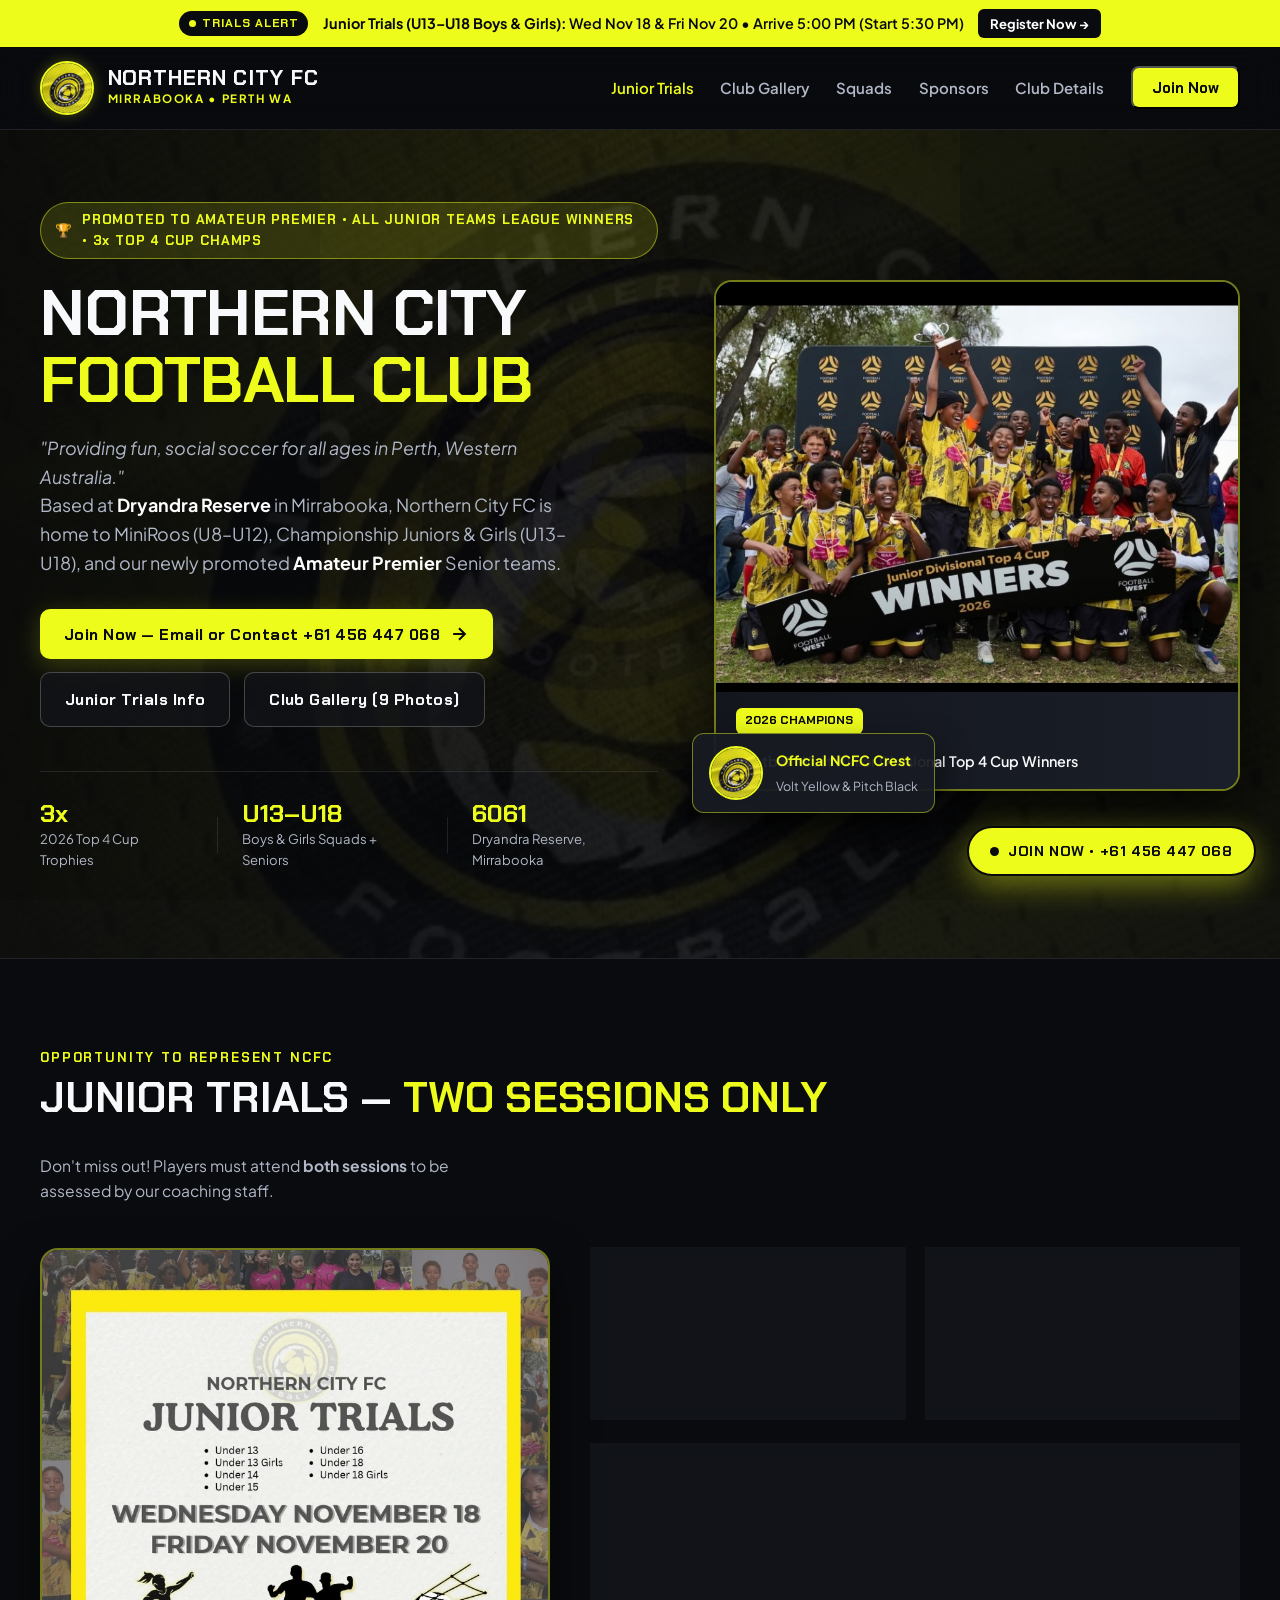
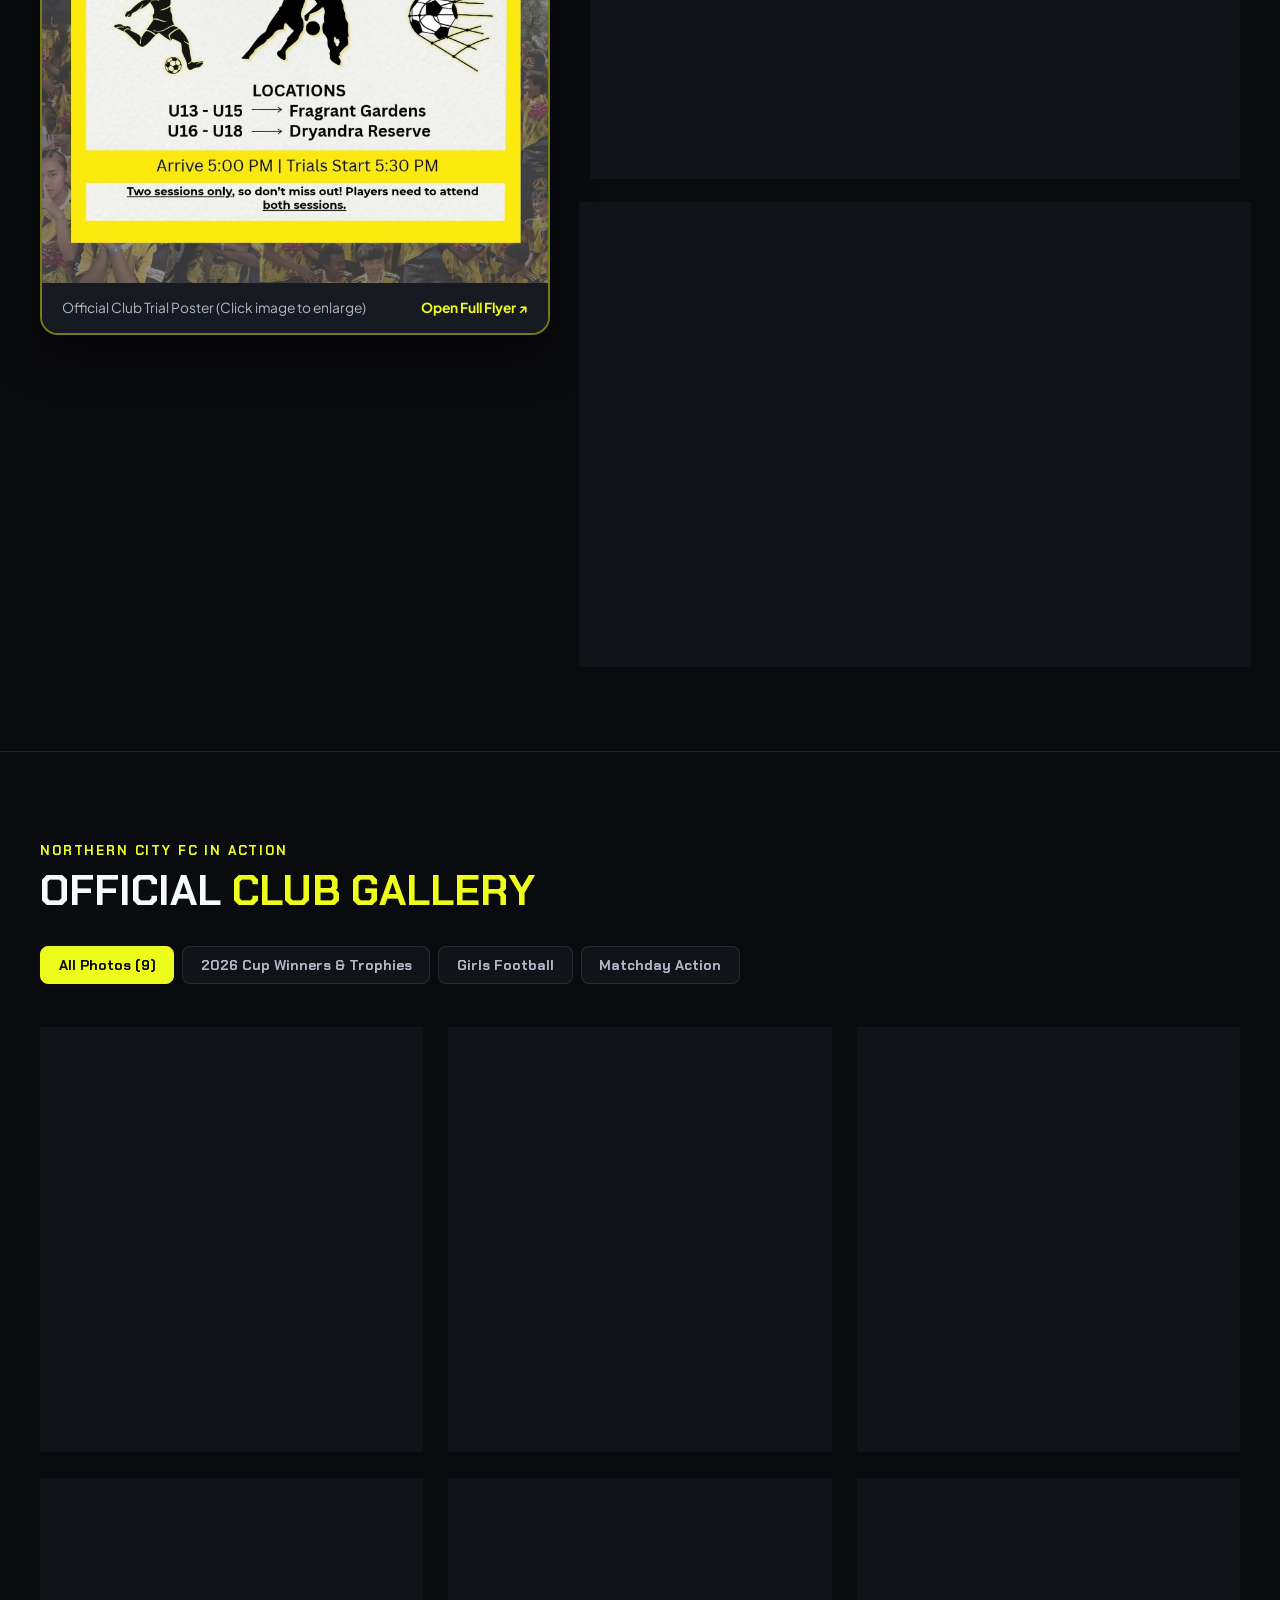
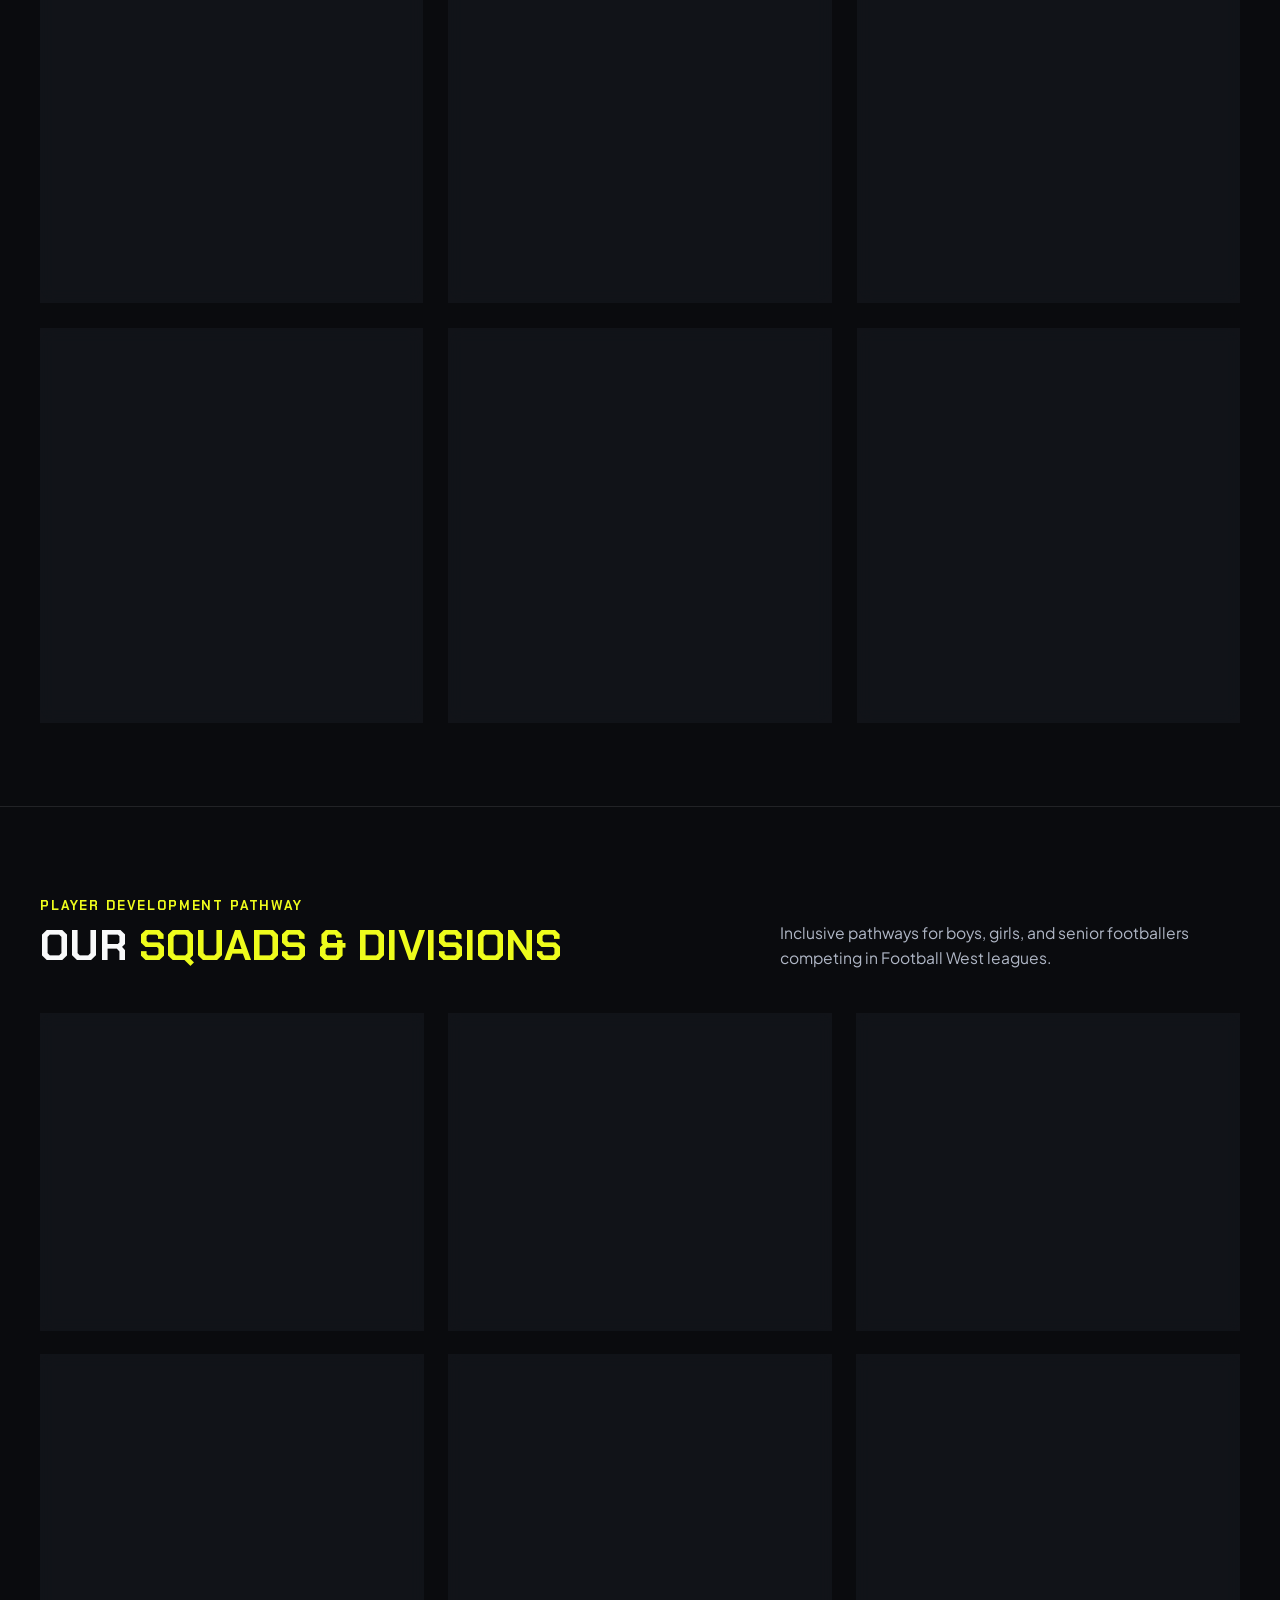
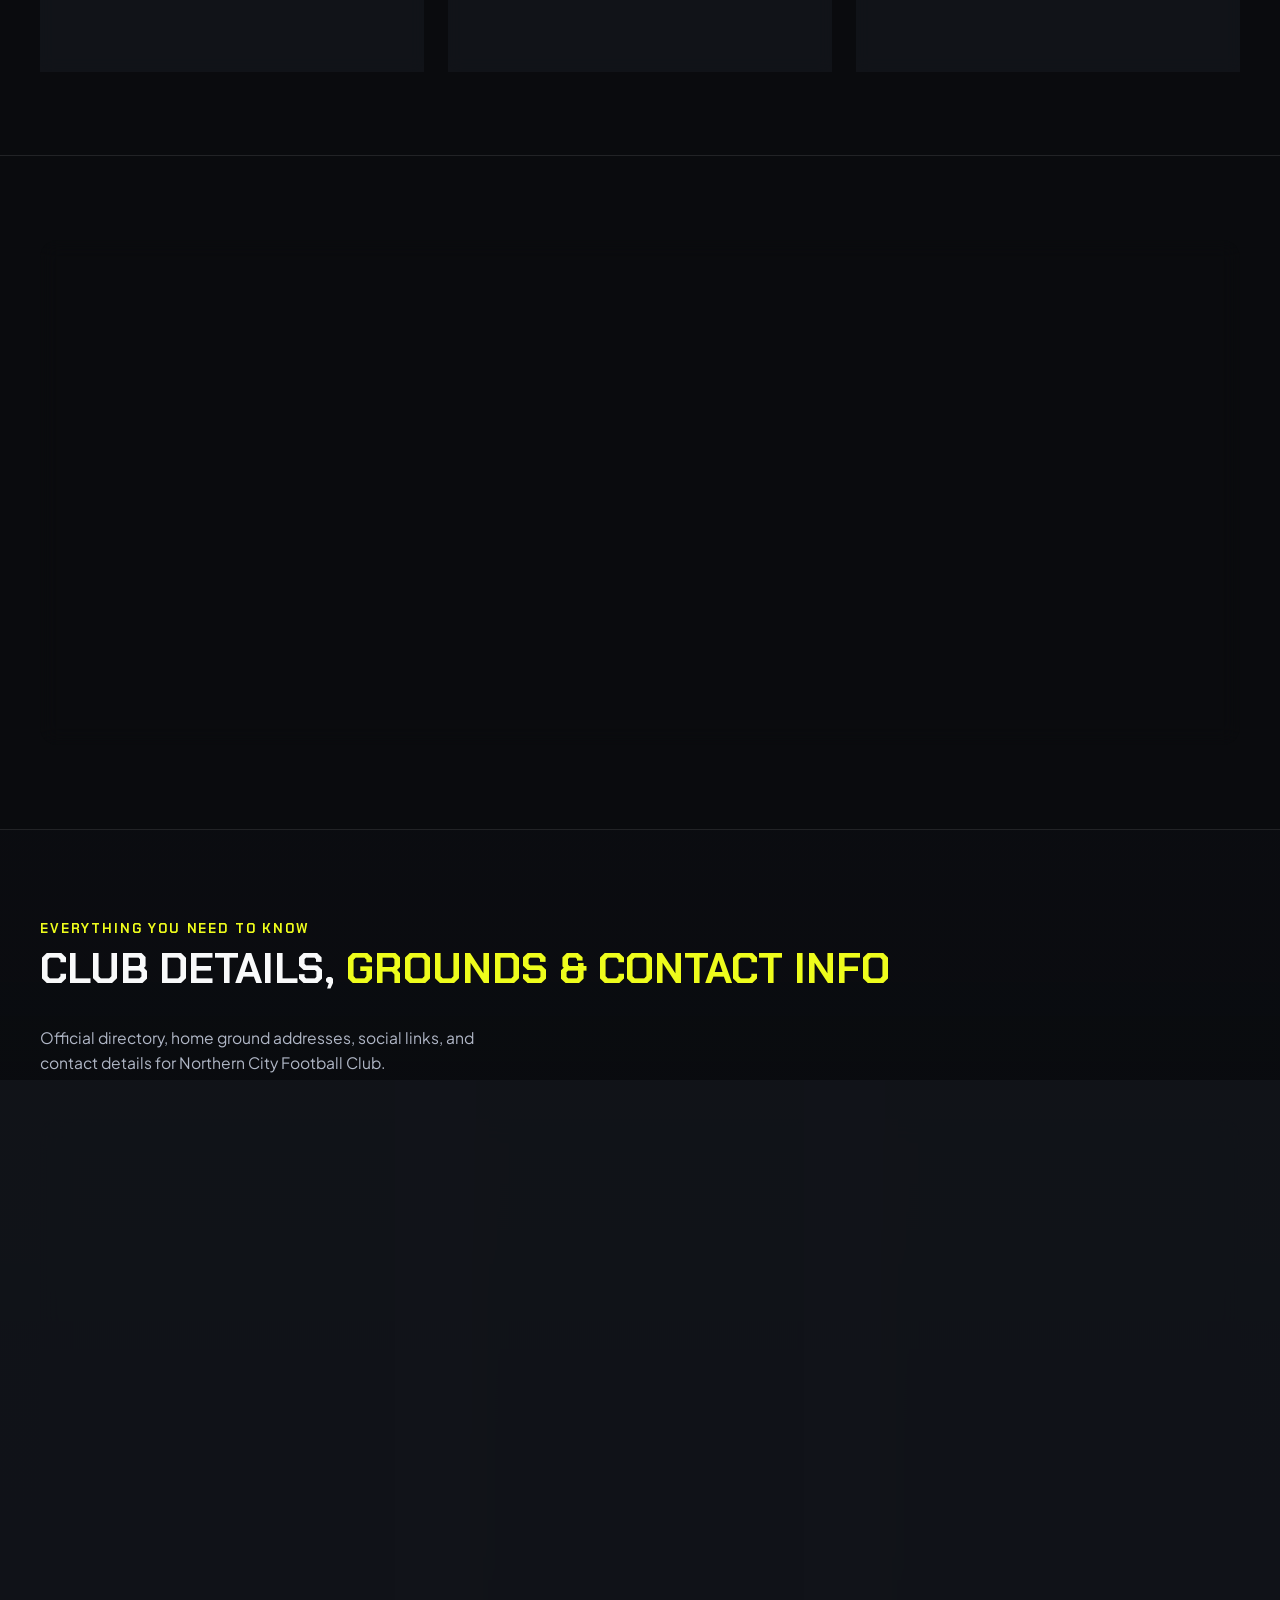
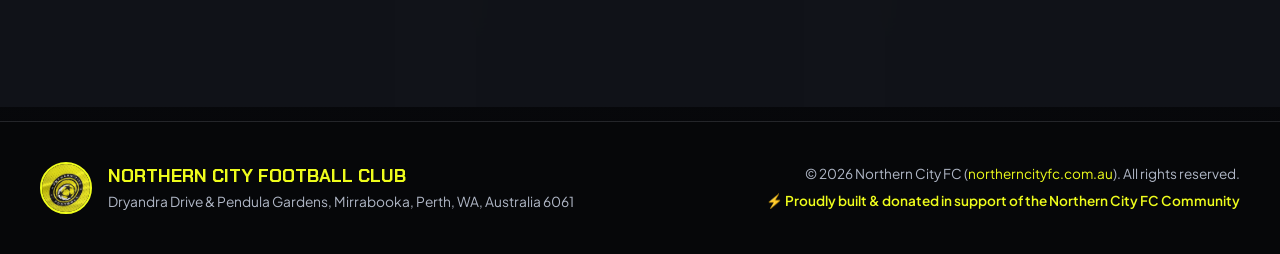
==== index.html @ 36cc4c71 "Add Join Now buttons and modal with direct Email, SMS, WhatsApp, and Call to +61 456 447 068" ====
<!DOCTYPE html>
<html lang="en">
<head>
  <meta charset="UTF-8" />
  <meta name="viewport" content="width=device-width, initial-scale=1.0" />
  <title>Northern City Football Club | Mirrabooka, Perth WA</title>
  <meta name="description" content="Official home of Northern City Football Club (NCFC) in Mirrabooka, Perth WA. 2026 Football West Junior Divisional Top 4 Cup Winners. Register for trials, view our club gallery, and connect with the club." />
  <link rel="preconnect" href="https://fonts.googleapis.com">
  <link rel="preconnect" href="https://fonts.gstatic.com" crossorigin>
  <link href="https://fonts.googleapis.com/css2?family=Chakra+Petch:ital,wght@0,600;0,700;1,700&family=Plus+Jakarta+Sans:wght@400;500;600;700&display=swap" rel="stylesheet">
  <link rel="stylesheet" href="assets/css/styles.css" />
</head>
<body>

  <!-- Fixed Background Club Logo Watermark -->
  <div class="bg-logo-watermark" aria-hidden="true"></div>

  <!-- Top Announcement Bar -->
  <div class="announcement-bar">
    <div class="container announcement-inner">
      <span class="badge-live"><span class="pulse-dot"></span> TRIALS ALERT</span>
      <p><strong>Junior Trials (U13–U18 Boys &amp; Girls):</strong> Wed Nov 18 &amp; Fri Nov 20 &bull; Arrive 5:00 PM (Start 5:30 PM)</p>
      <a href="#trials" class="announcement-cta">Register Now &rarr;</a>
    </div>
  </div>

  <!-- Navigation -->
  <header class="site-header" id="top">
    <div class="container nav-container">
      <a href="#top" class="brand" aria-label="Northern City FC Home">
        <div class="crest-wrapper">
          <img src="assets/images/logo-patch.jpg" alt="Northern City FC Crest" class="nav-crest-img" />
        </div>
        <div class="brand-text">
          <span class="brand-title">NORTHERN CITY FC</span>
          <span class="brand-sub">MIRRABOOKA &bull; PERTH WA</span>
        </div>
      </a>

      <button class="mobile-menu-btn" id="mobileMenuBtn" aria-label="Toggle Menu" aria-expanded="false">
        <span></span>
        <span></span>
        <span></span>
      </button>

      <nav class="main-nav" id="mainNav">
        <a href="#trials" class="nav-link highlight-link">Junior Trials</a>
        <a href="#gallery" class="nav-link">Club Gallery</a>
        <a href="#teams" class="nav-link">Squads</a>
        <a href="#sponsors" class="nav-link">Sponsors</a>
        <a href="#details" class="nav-link">Club Details</a>
        <button type="button" class="nav-btn open-join-modal">Join Now</button>
      </nav>
    </div>
  </header>

  <!-- Hero Section (with prominent Logo backdrop) -->
  <section class="hero">
    <div class="hero-logo-backdrop" aria-hidden="true"></div>
    <div class="container hero-grid">
      <div class="hero-content">
        <div class="hero-eyebrow">
          <span class="trophy-icon">&#127942;</span>
          <span>PROMOTED TO AMATEUR PREMIER &bull; ALL JUNIOR TEAMS LEAGUE WINNERS &bull; 3x TOP 4 CUP CHAMPS</span>
        </div>
        <h1 class="hero-title">
          NORTHERN CITY<br />
          <span class="text-volt">FOOTBALL CLUB</span>
        </h1>
        <p class="hero-lead">
          <em>"Providing fun, social soccer for all ages in Perth, Western Australia."</em><br />
          Based at <strong>Dryandra Reserve</strong> in Mirrabooka, Northern City FC is home to MiniRoos (U8–U12), Championship Juniors &amp; Girls (U13–U18), and our newly promoted <strong>Amateur Premier</strong> Senior teams.
        </p>
        <div class="hero-actions">
          <button type="button" class="btn btn-volt open-join-modal">
            Join Now &mdash; Email or Contact +61 456 447 068
            <svg width="20" height="20" viewBox="0 0 24 24" fill="none" stroke="currentColor" stroke-width="2.5"><path d="M5 12h14M12 5l7 7-7 7"/></svg>
          </button>
          <a href="#trials" class="btn btn-outline">
            Junior Trials Info
          </a>
          <a href="#gallery" class="btn btn-outline">
            Club Gallery (9 Photos)
          </a>
        </div>

        <div class="hero-stats">
          <div class="stat-item">
            <span class="stat-num">3x</span>
            <span class="stat-label">2026 Top 4 Cup Trophies</span>
          </div>
          <div class="stat-divider"></div>
          <div class="stat-item">
            <span class="stat-num">U13–U18</span>
            <span class="stat-label">Boys &amp; Girls Squads + Seniors</span>
          </div>
          <div class="stat-divider"></div>
          <div class="stat-item">
            <span class="stat-num">6061</span>
            <span class="stat-label">Dryandra Reserve, Mirrabooka</span>
          </div>
        </div>
      </div>

      <div class="hero-visual">
        <div class="hero-card-stack">
          <div class="hero-photo-main">
            <img src="assets/images/winners-cup-1.jpg" alt="Northern City FC players lifting the 2026 Football West Junior Divisional Top 4 Cup trophy" />
            <div class="photo-caption">
              <span class="caption-tag">2026 CHAMPIONS</span>
              <p>Football West Junior Divisional Top 4 Cup Winners</p>
            </div>
          </div>
          <div class="floating-crest-card">
            <img src="assets/images/logo-patch.jpg" alt="Northern City FC Woven Crest on Volt Yellow Kit" />
            <div>
              <strong>Official NCFC Crest</strong>
              <span>Volt Yellow &amp; Pitch Black</span>
            </div>
          </div>
        </div>
      </div>
    </div>
  </section>

  <!-- Junior Trials Section -->
  <section class="section trials-section" id="trials">
    <div class="container">
      <div class="section-header">
        <div>
          <span class="section-kicker">OPPORTUNITY TO REPRESENT NCFC</span>
          <h2 class="section-title">JUNIOR TRIALS &mdash; <span class="text-volt">TWO SESSIONS ONLY</span></h2>
        </div>
        <p class="section-subtitle">
          Don't miss out! Players must attend <strong>both sessions</strong> to be assessed by our coaching staff.
        </p>
      </div>

      <div class="trials-grid">
        <!-- Flyer Display -->
        <div class="trials-flyer-card">
          <div class="flyer-image-wrap">
            <img src="assets/images/junior-trials-flyer.jpg" alt="Northern City FC Junior Trials Official Flyer - Wed Nov 18 & Fri Nov 20" class="lightbox-trigger" data-caption="Official Northern City FC Junior Trials Flyer (Wed Nov 18 & Fri Nov 20)" />
          </div>
          <div class="flyer-footer">
            <span>Official Club Trial Poster (Click image to enlarge)</span>
            <a href="assets/images/junior-trials-flyer.jpg" target="_blank" rel="noopener" class="link-volt">Open Full Flyer &nearr;</a>
          </div>
        </div>

        <!-- Structured Schedule & Quick Registration -->
        <div class="trials-details-panel">
          <div class="trial-info-cards">
            <div class="info-card">
              <div class="info-card-icon">&#128197;</div>
              <div>
                <h3>Trial Dates</h3>
                <p class="highlight-text">Wednesday, November 18</p>
                <p class="highlight-text">Friday, November 20</p>
                <span class="info-note">Two sessions only &mdash; players need to attend both sessions.</span>
              </div>
            </div>

            <div class="info-card">
              <div class="info-card-icon">&#9200;</div>
              <div>
                <h3>Arrival &amp; Start Time</h3>
                <p class="highlight-text">Arrive: 5:00 PM</p>
                <p class="highlight-text">Trials Start: 5:30 PM</p>
                <span class="info-note">Bring boots, shin guards, and a water bottle.</span>
              </div>
            </div>
          </div>

          <!-- Age Groups & Split Locations -->
          <div class="location-split-box">
            <h3>Age Groups &amp; Trial Locations</h3>
            <div class="split-columns">
              <div class="split-col">
                <div class="loc-badge">LOCATION 1 &bull; U13 – U15</div>
                <h4>Fragrant Gardens</h4>
                <p class="loc-address">Mirrabooka, Perth WA 6061</p>
                <ul class="age-pill-list">
                  <li>Under 13</li>
                  <li class="girls-pill">Under 13 Girls</li>
                  <li>Under 14</li>
                  <li>Under 15</li>
                </ul>
              </div>
              <div class="split-col">
                <div class="loc-badge volt">LOCATION 2 &bull; U16 – U18</div>
                <h4>Dryandra Reserve</h4>
                <p class="loc-address">Dryandra Dr &amp; Pendula Gardens, Mirrabooka WA 6061</p>
                <ul class="age-pill-list">
                  <li>Under 16</li>
                  <li>Under 18</li>
                  <li class="girls-pill">Under 18 Girls</li>
                </ul>
              </div>
            </div>
          </div>

          <!-- Instant Trial Registration Form -->
          <form class="trial-reg-form" id="trialRegForm">
            <div class="form-head">
              <h3>Express Player Trial Registration</h3>
              <p>Pre-register your player details below so our coaches have you on the check-in sheet at 5:00 PM.</p>
            </div>
            <div class="form-row">
              <div class="form-group">
                <label for="playerName">Player Full Name *</label>
                <input type="text" id="playerName" name="playerName" required placeholder="e.g. Jordan Mensah" />
              </div>
              <div class="form-group">
                <label for="ageGroup">Select Squad / Age Group *</label>
                <select id="ageGroup" name="ageGroup" required>
                  <option value="">Choose Age Group...</option>
                  <option value="Under 13 (Fragrant Gardens)">Under 13 (Fragrant Gardens)</option>
                  <option value="Under 13 Girls (Fragrant Gardens)">Under 13 Girls (Fragrant Gardens)</option>
                  <option value="Under 14 (Fragrant Gardens)">Under 14 (Fragrant Gardens)</option>
                  <option value="Under 15 (Fragrant Gardens)">Under 15 (Fragrant Gardens)</option>
                  <option value="Under 16 (Dryandra Reserve)">Under 16 (Dryandra Reserve)</option>
                  <option value="Under 18 (Dryandra Reserve)">Under 18 (Dryandra Reserve)</option>
                  <option value="Under 18 Girls (Dryandra Reserve)">Under 18 Girls (Dryandra Reserve)</option>
                </select>
              </div>
            </div>
            <div class="form-row">
              <div class="form-group">
                <label for="parentPhone">Parent / Player Mobile *</label>
                <input type="tel" id="parentPhone" name="parentPhone" required placeholder="e.g. 0412 345 678" />
              </div>
              <div class="form-group">
                <label for="position">Preferred Position</label>
                <select id="position" name="position">
                  <option value="Midfielder">Midfielder</option>
                  <option value="Forward / Striker">Forward / Striker</option>
                  <option value="Winger">Winger</option>
                  <option value="Defender">Defender</option>
                  <option value="Goalkeeper">Goalkeeper</option>
                  <option value="Utility / Any">Utility / Any</option>
                </select>
              </div>
            </div>
            <div class="join-submit-actions">
              <button type="submit" data-action="email" class="btn btn-volt btn-full">
                &#9993; Join via Email (fcnortherncity@gmail.com)
              </button>
              <div class="join-phone-row">
                <button type="button" id="formSmsBtn" class="btn btn-outline btn-full">
                  &#128172; Text Details to +61 456 447 068
                </button>
                <button type="button" id="formWhatsappBtn" class="btn btn-outline btn-full">
                  &#128242; WhatsApp +61 456 447 068
                </button>
                <a href="tel:+61456447068" class="btn btn-outline btn-full">
                  &#128222; Call +61 456 447 068
                </a>
              </div>
            </div>
            <div id="formFeedback" class="form-feedback" aria-live="polite"></div>
          </form>
        </div>
      </div>
    </div>
  </section>

  <!-- Dedicated Club Gallery Section (All Uploaded Club Photos with Filter & Lightbox) -->
  <section class="section gallery-section" id="gallery">
    <div class="container">
      <div class="section-header">
        <div>
          <span class="section-kicker">NORTHERN CITY FC IN ACTION</span>
          <h2 class="section-title">OFFICIAL <span class="text-volt">CLUB GALLERY</span></h2>
        </div>
        <div class="filter-tabs" role="tablist" aria-label="Filter Club Gallery">
          <button class="gallery-filter-btn active" data-gallery-filter="all">All Photos (9)</button>
          <button class="gallery-filter-btn" data-gallery-filter="champions">2026 Cup Winners &amp; Trophies</button>
          <button class="gallery-filter-btn" data-gallery-filter="girls">Girls Football</button>
          <button class="gallery-filter-btn" data-gallery-filter="matchday">Matchday Action</button>
        </div>
      </div>

      <div class="club-gallery-grid" id="clubGalleryGrid">
        <!-- Photo 1: Junior Cup Winners 1 -->
        <figure class="club-photo-card" data-gallery-cat="champions">
          <div class="club-photo-img-wrap">
            <img src="assets/images/winners-cup-1.jpg" alt="Northern City FC Junior Squad lifting the 2026 Football West Junior Divisional Top 4 Cup" class="lightbox-trigger" data-caption="2026 Football West Junior Divisional Top 4 Cup Winners — Northern City FC" />
            <span class="photo-badge">2026 CUP WINNERS</span>
          </div>
          <figcaption class="club-photo-caption">
            <h3>Junior Divisional Top 4 Cup Champions</h3>
            <p>Celebrating a massive grand final victory with the 2026 Football West Top 4 Cup trophy.</p>
          </figcaption>
        </figure>

        <!-- Photo 2: Junior Cup Winners 2 -->
        <figure class="club-photo-card" data-gallery-cat="champions">
          <div class="club-photo-img-wrap">
            <img src="assets/images/winners-cup-2.jpg" alt="Northern City FC Squad celebrating 2026 Football West Top 4 Cup victory" class="lightbox-trigger" data-caption="2026 Football West Junior Divisional Top 4 Cup Winners — Trophy Celebration" />
            <span class="photo-badge">2026 CUP WINNERS</span>
          </div>
          <figcaption class="club-photo-caption">
            <h3>2026 Top 4 Cup Winners Celebration</h3>
            <p>Hands in the air as our yellow-and-black champions lift silverware for Mirrabooka.</p>
          </figcaption>
        </figure>

        <!-- Photo 3: Youth Cup Winners 3 -->
        <figure class="club-photo-card" data-gallery-cat="champions">
          <div class="club-photo-img-wrap">
            <img src="assets/images/winners-cup-3.jpg" alt="Northern City FC Youth Division team with 2026 Football West Top 4 Cup Winners banner and coaches" class="lightbox-trigger" data-caption="2026 Football West Junior Divisional Top 4 Cup Winners — Full Squad & Coaches" />
            <span class="photo-badge">2026 CUP WINNERS</span>
          </div>
          <figcaption class="club-photo-caption">
            <h3>Youth Division Top 4 Cup Champions</h3>
            <p>Full squad and coaching staff proud in gold medals after clinching the 2026 Top 4 Cup.</p>
          </figcaption>
        </figure>

        <!-- Photo 4: Coaches with 3 Trophies -->
        <figure class="club-photo-card" data-gallery-cat="champions">
          <div class="club-photo-img-wrap">
            <img src="assets/images/coaches-trophies.jpg" alt="Northern City FC coaching staff holding three 2026 Football West Junior Top 4 Cup trophies" class="lightbox-trigger" data-caption="Northern City FC Coaching & Leadership Team with 3x 2026 Top 4 Cup Trophies" />
            <span class="photo-badge">COACHING LEADERSHIP</span>
          </div>
          <figcaption class="club-photo-caption">
            <h3>Our Championship Coaching Team</h3>
            <p>Three trophies, countless hours on the training pitch — dedicated mentors leading the way.</p>
          </figcaption>
        </figure>

        <!-- Photo 5: Girls Medallists Team -->
        <figure class="club-photo-card" data-gallery-cat="girls champions">
          <div class="club-photo-img-wrap">
            <img src="assets/images/girls-team-medals.jpg" alt="Northern City FC Girls Team wearing their 2026 Football West Junior Top 4 medals" class="lightbox-trigger" data-caption="Northern City FC Girls Squad — 2026 Football West Junior Top 4 Medallists" />
            <span class="photo-badge badge-pink">GIRLS SQUAD</span>
          </div>
          <figcaption class="club-photo-caption">
            <h3>Northern City FC Girls Top 4 Medallists</h3>
            <p>Trailblazers for girls' football in Perth's north, proudly wearing their 2026 Top 4 medals.</p>
          </figcaption>
        </figure>

        <!-- Photo 6: Girls Matchday Action -->
        <figure class="club-photo-card" data-gallery-cat="girls matchday">
          <div class="club-photo-img-wrap">
            <img src="assets/images/girls-match-action.jpg" alt="Northern City FC girls player shielding the ball during weekend fixture" class="lightbox-trigger" data-caption="Girls Division Match Action — Strength & Composure on the Ball" />
            <span class="photo-badge badge-pink">GIRLS MATCHDAY</span>
          </div>
          <figcaption class="club-photo-caption">
            <h3>Girls Division Matchday Action</h3>
            <p>Competing with determination, skill, and poise in every 50/50 challenge.</p>
          </figcaption>
        </figure>

        <!-- Photo 7: Match Action Dryandra Clubrooms -->
        <figure class="club-photo-card" data-gallery-cat="matchday">
          <div class="club-photo-img-wrap">
            <img src="assets/images/match-action-1.jpg" alt="Northern City FC player driving forward with the ball in front of Dryandra Clubrooms" class="lightbox-trigger" data-caption="Matchday at Dryandra Clubrooms — Driving Forward on the Counter" />
            <span class="photo-badge">MATCHDAY ACTION</span>
          </div>
          <figcaption class="club-photo-caption">
            <h3>Home Turf at Dryandra Clubrooms</h3>
            <p>Pacy attacking football in front of our home supporters at Dryandra Reserve.</p>
          </figcaption>
        </figure>

        <!-- Photo 8: Match Action Combination Play -->
        <figure class="club-photo-card" data-gallery-cat="matchday">
          <div class="club-photo-img-wrap">
            <img src="assets/images/match-action-2.jpg" alt="Northern City FC teammates combining with a crisp pass on matchday" class="lightbox-trigger" data-caption="Northern City FC Matchday — High-Tempo Midfield Combination Play" />
            <span class="photo-badge">MATCHDAY ACTION</span>
          </div>
          <figcaption class="club-photo-caption">
            <h3>High-Tempo Combination Play</h3>
            <p>Sharp passing and movement trained every week on the pitch in Mirrabooka.</p>
          </figcaption>
        </figure>

        <!-- Photo 9: Official Woven Crest on Jersey -->
        <figure class="club-photo-card" data-gallery-cat="champions">
          <div class="club-photo-img-wrap">
            <img src="assets/images/logo-patch.jpg" alt="Close-up of the woven Northern City Football Club badge on the volt yellow kit" class="lightbox-trigger" data-caption="Official Northern City Football Club Woven Crest" />
            <span class="photo-badge">CLUB IDENTITY</span>
          </div>
          <figcaption class="club-photo-caption">
            <h3>The Badge We Play For</h3>
            <p>Our iconic black-and-volt Northern City Football Club crest worn with pride.</p>
          </figcaption>
        </figure>
      </div>
    </div>
  </section>

  <!-- Teams & Age Divisions -->
  <section class="section teams-section" id="teams">
    <div class="container">
      <div class="section-header">
        <div>
          <span class="section-kicker">PLAYER DEVELOPMENT PATHWAY</span>
          <h2 class="section-title">OUR <span class="text-volt">SQUADS &amp; DIVISIONS</span></h2>
        </div>
        <p class="section-subtitle">Inclusive pathways for boys, girls, and senior footballers competing in Football West leagues.</p>
      </div>

      <div class="teams-grid">
        <div class="team-card">
          <div class="team-tag">MINIROOS (AGES 7–12)</div>
          <h3>Under 8s to Under 12s</h3>
          <p>Fun, social discovery phase at Fragrant Gardens! Building ball mastery, teamwork, and a lifelong love for football in a welcoming community environment.</p>
          <div class="team-meta">
            <span><strong>Squads:</strong> U8, U9s, U10s, U11s, U12s</span>
            <span><strong>Home Venue:</strong> Fragrant Gardens, Mirrabooka</span>
          </div>
        </div>

        <div class="team-card">
          <div class="team-tag">2026 LEAGUE &amp; CUP WINNERS</div>
          <h3>Under 13, U14 &amp; U15 Boys</h3>
          <p>All our junior squads won their respective 2026 Football West leagues and competed in the Junior Top 4 Finals at UWA Sports Park.</p>
          <div class="team-meta">
            <span><strong>Trials Venue:</strong> Fragrant Gardens (18 &amp; 20 Nov)</span>
            <span><strong>League:</strong> Football West Juniors</span>
          </div>
        </div>

        <div class="team-card girls-card">
          <div class="team-tag tag-pink">GIRLS PATHWAY</div>
          <h3>Under 13 Girls</h3>
          <p>Empowering young female footballers in Mirrabooka with supportive coaching, competitive fixtures, and team spirit.</p>
          <div class="team-meta">
            <span><strong>Trials Venue:</strong> Fragrant Gardens (18 &amp; 20 Nov)</span>
            <span><strong>League:</strong> Football West Junior Girls</span>
          </div>
        </div>

        <div class="team-card">
          <div class="team-tag">YOUTH DEVELOPMENT</div>
          <h3>Under 16 &amp; Under 18 Boys</h3>
          <p>Championship youth divisions preparing players for senior Premier football with advanced match tactics and leadership at Dryandra Reserve.</p>
          <div class="team-meta">
            <span><strong>Trials Venue:</strong> Dryandra Reserve (18 &amp; 20 Nov)</span>
            <span><strong>League:</strong> Football West Youth</span>
          </div>
        </div>

        <div class="team-card girls-card">
          <div class="team-tag tag-pink">2026 TOP 4 MEDALLISTS</div>
          <h3>U17 / Under 18 Girls</h3>
          <p>Fresh off a stellar 2026 Top 4 Finals campaign — fast, competitive girls' football with a direct bridge into women's football.</p>
          <div class="team-meta">
            <span><strong>Trials Venue:</strong> Dryandra Reserve (18 &amp; 20 Nov)</span>
            <span><strong>League:</strong> Football West Girls</span>
          </div>
        </div>

        <div class="team-card">
          <div class="team-tag">PROMOTED FOR 2027</div>
          <h3>Senior Amateur Premier</h3>
          <p>Newly promoted to the <strong>Football West Amateur Premier Division</strong> after a landmark 2026 season! Representing Mirrabooka at the top amateur tier.</p>
          <div class="team-meta">
            <span><strong>Home Ground:</strong> Dryandra Reserve</span>
            <span><strong>League:</strong> Football West Amateur Premier</span>
          </div>
        </div>
      </div>
    </div>
  </section>

  <!-- Community Sponsors Section -->
  <section class="section sponsors-section" id="sponsors">
    <div class="container">
      <div class="sponsor-cta-box">
        <div class="sponsor-copy">
          <span class="section-kicker">COMMUNITY PARTNERSHIPS</span>
          <h2>Proudly Supported by Our <span class="text-volt">2026/27 Club Sponsors</span></h2>
          <p>
            Special thanks to our official club sponsors — <strong>MAA (Mandi Al Arabia)</strong>, <strong>Gratitude Support Services</strong>, <strong>3 YP Transport</strong>, and <strong>LIFE (Islamic Art)</strong> — who keep grassroots football affordable and thriving for young people in Mirrabooka. Want to connect your business with our 880+ local followers and club families?
          </p>
          <div class="sponsor-tiers">
            <div class="tier-pill"><strong>MAA (Mandi Al Arabia)</strong> &bull; Principal Front-of-Shirt Partner</div>
            <div class="tier-pill"><strong>Gratitude Support Services</strong> &bull; Official Sleeve &amp; Community Partner</div>
            <div class="tier-pill"><strong>3 YP Transport</strong> &bull; Official Club Partner</div>
            <div class="tier-pill"><strong>LIFE (Islamic Art)</strong> &bull; Official Club Partner</div>
          </div>
        </div>
        <div class="sponsor-action-card">
          <h3>Become a 2026/27 Club Partner</h3>
          <p>Reach out directly to discuss sponsorship packages or supporting a junior team.</p>
          <a href="mailto:fcnortherncity@gmail.com?subject=Sponsorship%20Enquiry%20-%20Northern%20City%20FC" class="btn btn-volt btn-full">
            Email Sponsorship Team
          </a>
          <a href="tel:+61456447068" class="btn btn-outline btn-full">
            Call: +61 456 447 068
          </a>
        </div>
      </div>
    </div>
  </section>

  <!-- All Club Details, Grounds, Links & Contact at the Bottom -->
  <section class="section bottom-details-section" id="details">
    <div class="container">
      <div class="section-header">
        <div>
          <span class="section-kicker">EVERYTHING YOU NEED TO KNOW</span>
          <h2 class="section-title">CLUB DETAILS, <span class="text-volt">GROUNDS &amp; CONTACT INFO</span></h2>
        </div>
        <p class="section-subtitle">Official directory, home ground addresses, social links, and contact details for Northern City Football Club.</p>
      </div>

      <!-- 3-Column Official Details Hub (Mirroring & expanding the Facebook Details card) -->
      <div class="details-hub-grid">
        <!-- Card 1: Official Details & Grounds -->
        <div class="details-card">
          <div class="details-card-head">
            <span class="details-icon">&#128205;</span>
            <h3>Locations &amp; Hours</h3>
          </div>
          <ul class="details-list">
            <li>
              <span class="detail-label">Club Status</span>
              <strong>Always Open &bull; Active Season &amp; Trials</strong>
            </li>
            <li>
              <span class="detail-label">Home Ground &amp; U16–U18 Trials</span>
              <strong>Dryandra Reserve (Dryandra Clubrooms)</strong>
              <p>Dryandra Drive &amp; Pendula Gardens, Mirrabooka, Perth, WA, Australia, 6061</p>
              <a href="https://www.google.com/maps/search/?api=1&query=Dryandra+Drive+%26+Pendula+Gardens+Mirrabooka+Perth+WA+6061" target="_blank" rel="noopener" class="detail-link">Open in Google Maps &nearr;</a>
            </li>
            <li>
              <span class="detail-label">Junior Trials Venue (U13–U15)</span>
              <strong>Fragrant Gardens Reserve</strong>
              <p>Fragrant Gardens, Mirrabooka, Perth, WA, Australia, 6061</p>
              <a href="https://www.google.com/maps/search/?api=1&query=Fragrant+Gardens+Mirrabooka+Perth+WA+6061" target="_blank" rel="noopener" class="detail-link">Open in Google Maps &nearr;</a>
            </li>
          </ul>
        </div>

        <!-- Card 2: Contact Info -->
        <div class="details-card">
          <div class="details-card-head">
            <span class="details-icon">&#128222;</span>
            <h3>Contact Info</h3>
          </div>
          <ul class="details-list">
            <li>
              <span class="detail-label">Phone / Mobile</span>
              <a href="tel:+61456447068" class="detail-big-link">+61 456 447 068</a>
              <p>Call or message for trial enquiries, team placements, or sponsorship.</p>
            </li>
            <li>
              <span class="detail-label">Official Email</span>
              <a href="mailto:fcnortherncity@gmail.com" class="detail-big-link">fcnortherncity@gmail.com</a>
              <p>Direct inbox for player registrations, KidSport vouchers, and club admin.</p>
            </li>
            <li>
              <span class="detail-label">Trial Check-In Times</span>
              <strong>Wed Nov 18 &amp; Fri Nov 20</strong>
              <p>Arrive 5:00 PM &bull; Trials Start 5:30 PM (Attend both sessions)</p>
            </li>
          </ul>
        </div>

        <!-- Card 3: Official Links & Social Media -->
        <div class="details-card">
          <div class="details-card-head">
            <span class="details-icon">&#128279;</span>
            <h3>Links &amp; Socials</h3>
          </div>
          <ul class="details-list">
            <li>
              <span class="detail-label">Official Website</span>
              <a href="https://northerncityfc.com.au" target="_blank" rel="noopener" class="detail-big-link">northerncityfc.com.au</a>
            </li>
            <li>
              <span class="detail-label">Instagram</span>
              <a href="https://www.instagram.com/northerncityfc/" target="_blank" rel="noopener" class="detail-big-link">@northerncityfc</a>
              <p>Follow for matchday photos, reels, and trial updates.</p>
            </li>
            <li>
              <span class="detail-label">Facebook Page</span>
              <a href="https://www.facebook.com/p/Northern-City-FC-100069073464415/" target="_blank" rel="noopener" class="detail-big-link">Northern City FC on Facebook</a>
              <p>Official community announcements, fixtures, and club news.</p>
            </li>
          </ul>
        </div>
      </div>
    </div>
  </section>

  <!-- Footer -->
  <footer class="site-footer">
    <div class="container footer-inner">
      <div class="footer-brand">
        <div class="footer-logo-row">
          <img src="assets/images/logo-patch.jpg" alt="Northern City FC Logo" class="footer-logo-img" />
          <div>
            <strong>NORTHERN CITY FOOTBALL CLUB</strong>
            <p>Dryandra Drive &amp; Pendula Gardens, Mirrabooka, Perth, WA, Australia 6061</p>
          </div>
        </div>
      </div>
      <div class="footer-credit">
        <p>&copy; 2026 Northern City FC (<a href="https://northerncityfc.com.au">northerncityfc.com.au</a>). All rights reserved.</p>
        <p class="community-supporter-badge">
          <span>&#9889; Proudly built &amp; donated in support of the Northern City FC Community</span>
        </p>
      </div>
    </div>
  </footer>

  <!-- Floating Quick "Join Now" Pill Button -->
  <button type="button" class="floating-join-fab open-join-modal" aria-label="Join Northern City FC Now">
    <span class="fab-dot"></span>
    <span>JOIN NOW &bull; +61 456 447 068</span>
  </button>

  <!-- "Join Now" Instant Contact & Registration Modal -->
  <div class="join-modal" id="joinModal" role="dialog" aria-modal="true" aria-labelledby="joinModalTitle" aria-hidden="true">
    <div class="join-modal-card">
      <button type="button" class="join-modal-close" id="joinModalClose" aria-label="Close Join Now window">&times;</button>

      <div class="join-modal-header">
        <img src="assets/images/logo-patch.jpg" alt="Northern City FC Crest" class="join-modal-crest" />
        <div>
          <span class="section-kicker">JOIN NORTHERN CITY FC</span>
          <h2 id="joinModalTitle">JOIN NOW &mdash; <span class="text-volt">DIRECT CLUB CONTACT</span></h2>
          <p>Enter player details once and choose to <strong>Email</strong>, <strong>SMS Text</strong>, <strong>WhatsApp</strong>, or <strong>Call</strong> our club number directly.</p>
        </div>
      </div>

      <!-- Instant 1-Tap Direct Contact Bar -->
      <div class="direct-contact-strip">
        <a href="tel:+61456447068" class="direct-strip-btn strip-call">
          <span>&#128222;</span>
          <div>
            <small>Call Club Directly</small>
            <strong>+61 456 447 068</strong>
          </div>
        </a>
        <a href="sms:+61456447068?body=Hi%20Northern%20City%20FC%2C%20I%20would%20like%20to%20join%20the%20club!" class="direct-strip-btn strip-sms">
          <span>&#128172;</span>
          <div>
            <small>Send SMS Text</small>
            <strong>+61 456 447 068</strong>
          </div>
        </a>
        <a href="https://wa.me/61456447068?text=Hi%20Northern%20City%20FC%2C%20I%20would%20like%20to%20join%20the%20club!" target="_blank" rel="noopener" class="direct-strip-btn strip-wa">
          <span>&#128242;</span>
          <div>
            <small>WhatsApp Message</small>
            <strong>+61 456 447 068</strong>
          </div>
        </a>
        <a href="mailto:fcnortherncity@gmail.com?subject=Join%20Northern%20City%20FC%20Enquiry" class="direct-strip-btn strip-email">
          <span>&#9993;</span>
          <div>
            <small>Official Club Email</small>
            <strong>fcnortherncity@gmail.com</strong>
          </div>
        </a>
      </div>

      <!-- Pre-filled Player Details Form -->
      <form class="join-modal-form" id="joinModalForm">
        <div class="form-row">
          <div class="form-group">
            <label for="modalPlayerName">Player / Parent Full Name *</label>
            <input type="text" id="modalPlayerName" required placeholder="e.g. Jordan Mensah" />
          </div>
          <div class="form-group">
            <label for="modalAgeGroup">Squad / Age Group *</label>
            <select id="modalAgeGroup" required>
              <option value="MiniRoos (U8 - U12)">MiniRoos (Ages 7–12 / U8–U12)</option>
              <option value="Under 13 (Fragrant Gardens)">Under 13 (Fragrant Gardens)</option>
              <option value="Under 13 Girls (Fragrant Gardens)">Under 13 Girls (Fragrant Gardens)</option>
              <option value="Under 14 (Fragrant Gardens)">Under 14 (Fragrant Gardens)</option>
              <option value="Under 15 (Fragrant Gardens)">Under 15 (Fragrant Gardens)</option>
              <option value="Under 16 (Dryandra Reserve)">Under 16 (Dryandra Reserve)</option>
              <option value="Under 18 (Dryandra Reserve)">Under 18 (Dryandra Reserve)</option>
              <option value="Under 18 Girls (Dryandra Reserve)">Under 18 Girls (Dryandra Reserve)</option>
              <option value="Senior Amateur Premier">Senior Amateur Premier</option>
            </select>
          </div>
        </div>
        <div class="form-row">
          <div class="form-group">
            <label for="modalPhone">Your Contact Number *</label>
            <input type="tel" id="modalPhone" required placeholder="e.g. 0412 345 678" />
          </div>
          <div class="form-group">
            <label for="modalNotes">Position or Question (Optional)</label>
            <input type="text" id="modalNotes" placeholder="e.g. Midfielder / Attending Trials" />
          </div>
        </div>

        <div class="modal-action-buttons">
          <button type="button" id="modalSendEmail" class="btn btn-volt">
            &#9993; Send via Email (fcnortherncity@gmail.com)
          </button>
          <button type="button" id="modalSendSms" class="btn btn-outline">
            &#128172; Text to +61 456 447 068
          </button>
          <button type="button" id="modalSendWa" class="btn btn-outline">
            &#128242; WhatsApp +61 456 447 068
          </button>
        </div>
        <div id="modalFeedback" class="form-feedback" aria-live="polite"></div>
      </form>
    </div>
  </div>

  <!-- Fullscreen Image Lightbox Modal -->
  <div class="lightbox-modal" id="lightboxModal" role="dialog" aria-modal="true" aria-hidden="true">
    <button class="lightbox-close" id="lightboxClose" aria-label="Close Image Preview">&times;</button>
    <div class="lightbox-content">
      <img src="" alt="" id="lightboxImg" />
      <p class="lightbox-caption" id="lightboxCaption"></p>
    </div>
  </div>

  <script src="assets/js/main.js"></script>
</body>
</html>
---- assets/css/styles.css ----
:root {
  --volt: #eefc1c;
  --volt-hover: #fff44f;
  --volt-dim: rgba(238, 252, 28, 0.14);
  --bg-dark: #0a0b0e;
  --bg-card: rgba(18, 20, 26, 0.9);
  --bg-card-elevated: rgba(24, 27, 35, 0.94);
  --border-subtle: rgba(255, 255, 255, 0.1);
  --border-volt: rgba(238, 252, 28, 0.45);
  --text-main: #f8f9fa;
  --text-muted: #b0b7c6;
  --pink-accent: #ff3e9d;
  --font-display: 'Chakra Petch', sans-serif;
  --font-sans: 'Plus Jakarta Sans', -apple-system, BlinkMacSystemFont, sans-serif;
  --radius-md: 12px;
  --radius-lg: 18px;
}

* {
  box-sizing: border-box;
  margin: 0;
  padding: 0;
}

html {
  scroll-behavior: smooth;
}

body {
  background-color: var(--bg-dark);
  color: var(--text-main);
  font-family: var(--font-sans);
  line-height: 1.6;
  overflow-x: hidden;
  position: relative;
}

/* Fixed Background Club Logo Watermark */
.bg-logo-watermark {
  position: fixed;
  inset: 0;
  z-index: 0;
  pointer-events: none;
  background-image:
    radial-gradient(circle at 50% 50%, rgba(10, 11, 14, 0.72) 0%, rgba(10, 11, 14, 0.93) 75%),
    url('../images/logo-patch.jpg');
  background-position: center center;
  background-repeat: no-repeat;
  background-size: cover, 640px auto;
  opacity: 0.28;
  filter: saturate(1.15) contrast(1.1);
}

.announcement-bar,
.site-header,
.hero,
.section,
.site-footer {
  position: relative;
  z-index: 1;
}

img {
  max-width: 100%;
  display: block;
}

a {
  color: inherit;
  text-decoration: none;
}

.container {
  width: 100%;
  max-width: 1240px;
  margin: 0 auto;
  padding: 0 1.25rem;
}

.text-volt {
  color: var(--volt);
}

/* Announcement Bar */
.announcement-bar {
  background: var(--volt);
  color: #090a0d;
  font-size: 0.9rem;
  font-weight: 600;
  padding: 0.55rem 0;
}

.announcement-inner {
  display: flex;
  align-items: center;
  justify-content: center;
  gap: 0.9rem;
  flex-wrap: wrap;
  text-align: center;
}

.badge-live {
  background: #0a0b0e;
  color: var(--volt);
  font-family: var(--font-display);
  font-size: 0.75rem;
  font-weight: 700;
  letter-spacing: 0.08em;
  padding: 0.2rem 0.6rem;
  border-radius: 99px;
  display: inline-flex;
  align-items: center;
  gap: 0.4rem;
}

.pulse-dot {
  width: 7px;
  height: 7px;
  background: var(--volt);
  border-radius: 50%;
  display: inline-block;
  animation: pulse 1.6s infinite;
}

@keyframes pulse {
  0%, 100% { transform: scale(1); opacity: 1; }
  50% { transform: scale(1.4); opacity: 0.45; }
}

.announcement-cta {
  background: #0a0b0e;
  color: #ffffff;
  padding: 0.25rem 0.75rem;
  border-radius: 6px;
  font-size: 0.82rem;
  font-weight: 700;
  transition: transform 0.2s ease;
}

.announcement-cta:hover {
  transform: translateX(3px);
}

/* Header & Navigation */
.site-header {
  position: sticky;
  top: 0;
  z-index: 100;
  background: rgba(10, 11, 14, 0.88);
  backdrop-filter: blur(16px);
  border-bottom: 1px solid var(--border-subtle);
}

.nav-container {
  display: flex;
  align-items: center;
  justify-content: space-between;
  height: 82px;
}

.brand {
  display: flex;
  align-items: center;
  gap: 0.85rem;
}

.crest-wrapper {
  width: 54px;
  height: 54px;
  flex-shrink: 0;
  border-radius: 50%;
  overflow: hidden;
  border: 2px solid var(--volt);
  box-shadow: 0 0 14px rgba(238, 252, 28, 0.28);
}

.nav-crest-img {
  width: 100%;
  height: 100%;
  object-fit: cover;
}

.brand-text {
  display: flex;
  flex-direction: column;
}

.brand-title {
  font-family: var(--font-display);
  font-size: 1.35rem;
  font-weight: 700;
  letter-spacing: 0.04em;
  line-height: 1.1;
}

.brand-sub {
  font-size: 0.72rem;
  color: var(--volt);
  font-weight: 700;
  letter-spacing: 0.14em;
}

.main-nav {
  display: flex;
  align-items: center;
  gap: 1.65rem;
}

.nav-link {
  font-size: 0.94rem;
  font-weight: 600;
  color: var(--text-muted);
  transition: color 0.2s ease;
}

.nav-link:hover,
.nav-link.highlight-link {
  color: var(--volt);
}

.nav-btn {
  background: var(--volt);
  color: #0a0b0e;
  font-family: var(--font-display);
  font-weight: 700;
  font-size: 0.95rem;
  padding: 0.6rem 1.2rem;
  border-radius: 8px;
  transition: all 0.2s ease;
}

.nav-btn:hover {
  background: var(--volt-hover);
  transform: translateY(-2px);
}

.mobile-menu-btn {
  display: none;
  background: none;
  border: 1px solid var(--border-subtle);
  border-radius: 8px;
  padding: 0.5rem;
  cursor: pointer;
  flex-direction: column;
  gap: 5px;
}

.mobile-menu-btn span {
  width: 22px;
  height: 2px;
  background: var(--text-main);
  display: block;
}

/* Hero Section with Large Logo Backdrop */
.hero {
  position: relative;
  padding: 4.5rem 0 5.5rem;
  overflow: hidden;
  border-bottom: 1px solid var(--border-subtle);
}

.hero-logo-backdrop {
  position: absolute;
  inset: 0;
  background:
    linear-gradient(90deg, rgba(10, 11, 14, 0.92) 0%, rgba(10, 11, 14, 0.72) 50%, rgba(10, 11, 14, 0.88) 100%),
    url('../images/logo-patch.jpg') center center / cover no-repeat;
  opacity: 0.34;
  pointer-events: none;
}

.hero-grid {
  position: relative;
  display: grid;
  grid-template-columns: 1.08fr 0.92fr;
  gap: 3.5rem;
  align-items: center;
}

.hero-eyebrow {
  display: inline-flex;
  align-items: center;
  gap: 0.55rem;
  background: var(--volt-dim);
  border: 1px solid var(--border-volt);
  color: var(--volt);
  font-family: var(--font-display);
  font-weight: 700;
  font-size: 0.84rem;
  letter-spacing: 0.06em;
  padding: 0.4rem 0.9rem;
  border-radius: 99px;
  margin-bottom: 1.35rem;
}

.hero-title {
  font-family: var(--font-display);
  font-size: clamp(2.5rem, 5vw, 4.3rem);
  font-weight: 700;
  line-height: 1.04;
  letter-spacing: -0.01em;
  margin-bottom: 1.25rem;
}

.hero-lead {
  font-size: 1.12rem;
  color: var(--text-muted);
  max-width: 560px;
  margin-bottom: 2rem;
}

.hero-lead strong {
  color: #ffffff;
}

.hero-actions {
  display: flex;
  flex-wrap: wrap;
  gap: 0.85rem;
  margin-bottom: 2.75rem;
}

.btn {
  display: inline-flex;
  align-items: center;
  justify-content: center;
  gap: 0.55rem;
  font-family: var(--font-display);
  font-size: 0.98rem;
  font-weight: 700;
  letter-spacing: 0.03em;
  padding: 0.88rem 1.5rem;
  border-radius: 10px;
  cursor: pointer;
  transition: all 0.2s ease;
  border: none;
}

.btn-volt {
  background: var(--volt);
  color: #090a0d;
  box-shadow: 0 6px 24px rgba(238, 252, 28, 0.22);
}

.btn-volt:hover {
  background: var(--volt-hover);
  transform: translateY(-2px);
  box-shadow: 0 10px 30px rgba(238, 252, 28, 0.34);
}

.btn-outline {
  background: rgba(18, 20, 26, 0.75);
  color: var(--text-main);
  border: 1px solid rgba(255, 255, 255, 0.22);
}

.btn-outline:hover {
  border-color: var(--volt);
  color: var(--volt);
}

.btn-full {
  width: 100%;
}

.hero-stats {
  display: flex;
  align-items: center;
  gap: 1.5rem;
  padding-top: 1.75rem;
  border-top: 1px solid var(--border-subtle);
}

.stat-item {
  display: flex;
  flex-direction: column;
}

.stat-num {
  font-family: var(--font-display);
  font-size: 1.55rem;
  font-weight: 700;
  color: var(--volt);
  line-height: 1.1;
}

.stat-label {
  font-size: 0.82rem;
  color: var(--text-muted);
}

.stat-divider {
  width: 1px;
  height: 36px;
  background: var(--border-subtle);
}

/* Hero Visual Card Stack */
.hero-card-stack {
  position: relative;
}

.hero-photo-main {
  border-radius: var(--radius-lg);
  overflow: hidden;
  border: 2px solid var(--border-volt);
  box-shadow: 0 24px 55px rgba(0, 0, 0, 0.7);
  background: var(--bg-card);
}

.hero-photo-main img {
  width: 100%;
  height: 410px;
  object-fit: cover;
}

.photo-caption {
  padding: 1rem 1.25rem;
  background: linear-gradient(90deg, #13161d, #1b1f29);
  display: flex;
  align-items: center;
  justify-content: space-between;
  gap: 1rem;
  flex-wrap: wrap;
}

.caption-tag {
  background: var(--volt);
  color: #0a0b0e;
  font-family: var(--font-display);
  font-size: 0.76rem;
  font-weight: 700;
  padding: 0.2rem 0.6rem;
  border-radius: 6px;
}

.photo-caption p {
  font-size: 0.9rem;
  font-weight: 600;
}

.floating-crest-card {
  position: absolute;
  bottom: -22px;
  left: -22px;
  background: var(--bg-card-elevated);
  border: 1px solid var(--border-volt);
  border-radius: var(--radius-md);
  padding: 0.75rem 1rem;
  display: flex;
  align-items: center;
  gap: 0.85rem;
  box-shadow: 0 16px 32px rgba(0, 0, 0, 0.65);
}

.floating-crest-card img {
  width: 54px;
  height: 54px;
  border-radius: 50%;
  object-fit: cover;
  border: 2px solid var(--volt);
}

.floating-crest-card strong {
  display: block;
  font-size: 0.88rem;
  color: var(--volt);
}

.floating-crest-card span {
  font-size: 0.78rem;
  color: var(--text-muted);
}

/* Generic Sections */
.section {
  padding: 5.25rem 0;
  border-bottom: 1px solid var(--border-subtle);
}

.section-header {
  display: flex;
  align-items: flex-end;
  justify-content: space-between;
  gap: 2rem;
  margin-bottom: 2.75rem;
  flex-wrap: wrap;
}

.section-kicker {
  display: inline-block;
  font-family: var(--font-display);
  font-size: 0.82rem;
  font-weight: 700;
  letter-spacing: 0.14em;
  color: var(--volt);
  margin-bottom: 0.45rem;
  text-transform: uppercase;
}

.section-title {
  font-family: var(--font-display);
  font-size: clamp(1.9rem, 3.3vw, 2.75rem);
  font-weight: 700;
  line-height: 1.1;
}

.section-subtitle {
  max-width: 460px;
  color: var(--text-muted);
  font-size: 0.98rem;
}

/* Trials Section */
.trials-grid {
  display: grid;
  grid-template-columns: 0.88fr 1.12fr;
  gap: 2.5rem;
  align-items: start;
}

.trials-flyer-card {
  background: var(--bg-card);
  border: 2px solid var(--border-volt);
  border-radius: var(--radius-lg);
  overflow: hidden;
  box-shadow: 0 20px 45px rgba(0, 0, 0, 0.55);
}

.flyer-image-wrap img {
  width: 100%;
  height: auto;
  cursor: zoom-in;
}

.flyer-footer {
  padding: 0.9rem 1.25rem;
  display: flex;
  justify-content: space-between;
  align-items: center;
  background: var(--bg-card-elevated);
  font-size: 0.86rem;
  color: var(--text-muted);
}

.link-volt {
  color: var(--volt);
  font-weight: 700;
}

.trials-details-panel {
  display: flex;
  flex-direction: column;
  gap: 1.5rem;
}

.trial-info-cards {
  display: grid;
  grid-template-columns: 1fr 1fr;
  gap: 1.25rem;
}

.info-card {
  background: var(--bg-card);
  border: 1px solid var(--border-subtle);
  border-left: 4px solid var(--volt);
  border-radius: var(--radius-md);
  padding: 1.25rem;
  display: flex;
  gap: 1rem;
  backdrop-filter: blur(8px);
}

.info-card-icon {
  font-size: 1.65rem;
}

.info-card h3 {
  font-family: var(--font-display);
  font-size: 1.1rem;
  margin-bottom: 0.3rem;
}

.highlight-text {
  color: var(--volt);
  font-weight: 700;
  font-size: 0.98rem;
}

.info-note {
  display: block;
  margin-top: 0.4rem;
  font-size: 0.8rem;
  color: var(--text-muted);
}

.location-split-box {
  background: var(--bg-card);
  border: 1px solid var(--border-subtle);
  border-radius: var(--radius-md);
  padding: 1.5rem;
  backdrop-filter: blur(8px);
}

.location-split-box > h3 {
  font-family: var(--font-display);
  font-size: 1.2rem;
  margin-bottom: 1.1rem;
}

.split-columns {
  display: grid;
  grid-template-columns: 1fr 1fr;
  gap: 1.25rem;
}

.split-col {
  background: var(--bg-card-elevated);
  border: 1px solid var(--border-subtle);
  border-radius: 10px;
  padding: 1.15rem;
}

.loc-badge {
  display: inline-block;
  font-family: var(--font-display);
  font-size: 0.75rem;
  font-weight: 700;
  background: rgba(255, 255, 255, 0.1);
  color: #ffffff;
  padding: 0.2rem 0.55rem;
  border-radius: 5px;
  margin-bottom: 0.5rem;
}

.loc-badge.volt {
  background: var(--volt);
  color: #0a0b0e;
}

.split-col h4 {
  font-family: var(--font-display);
  font-size: 1.25rem;
  color: var(--volt);
}

.loc-address {
  font-size: 0.82rem;
  color: var(--text-muted);
  margin-bottom: 0.85rem;
}

.age-pill-list {
  list-style: none;
  display: flex;
  flex-wrap: wrap;
  gap: 0.5rem;
}

.age-pill-list li {
  background: rgba(255, 255, 255, 0.07);
  border: 1px solid rgba(255, 255, 255, 0.12);
  padding: 0.3rem 0.65rem;
  border-radius: 6px;
  font-size: 0.82rem;
  font-weight: 600;
}

.age-pill-list li.girls-pill {
  background: rgba(255, 62, 157, 0.15);
  border-color: rgba(255, 62, 157, 0.45);
  color: #ff8bc2;
}

/* Trial Form */
.trial-reg-form {
  background: var(--bg-card);
  border: 1px solid var(--border-volt);
  border-radius: var(--radius-md);
  padding: 1.5rem;
  backdrop-filter: blur(8px);
}

.form-head {
  margin-bottom: 1.15rem;
}

.form-head h3 {
  font-family: var(--font-display);
  font-size: 1.25rem;
  color: var(--volt);
}

.form-head p {
  font-size: 0.88rem;
  color: var(--text-muted);
}

.form-row {
  display: grid;
  grid-template-columns: 1fr 1fr;
  gap: 1rem;
  margin-bottom: 1rem;
}

.form-group {
  display: flex;
  flex-direction: column;
  gap: 0.35rem;
}

.form-group label {
  font-size: 0.82rem;
  font-weight: 600;
  color: var(--text-muted);
}

.form-group input,
.form-group select {
  background: #0b0d12;
  border: 1px solid rgba(255, 255, 255, 0.16);
  color: var(--text-main);
  padding: 0.72rem 0.9rem;
  border-radius: 8px;
  font-family: var(--font-sans);
  font-size: 0.92rem;
}

.form-group input:focus,
.form-group select:focus {
  outline: none;
  border-color: var(--volt);
}

.form-feedback {
  margin-top: 0.85rem;
  font-size: 0.88rem;
  font-weight: 600;
  color: var(--volt);
}

.join-submit-actions {
  display: flex;
  flex-direction: column;
  gap: 0.75rem;
}

.join-phone-row {
  display: grid;
  grid-template-columns: repeat(3, 1fr);
  gap: 0.65rem;
}

.join-phone-row .btn {
  padding: 0.72rem 0.65rem;
  font-size: 0.86rem;
}

/* Floating Quick Join Now Pill */
.floating-join-fab {
  position: fixed;
  bottom: 1.5rem;
  right: 1.5rem;
  z-index: 95;
  background: var(--volt);
  color: #090a0d;
  border: 2px solid #090a0d;
  border-radius: 99px;
  padding: 0.8rem 1.35rem;
  font-family: var(--font-display);
  font-size: 0.92rem;
  font-weight: 700;
  letter-spacing: 0.04em;
  display: inline-flex;
  align-items: center;
  gap: 0.55rem;
  cursor: pointer;
  box-shadow: 0 10px 30px rgba(238, 252, 28, 0.4);
  transition: transform 0.2s ease, background 0.2s ease;
}

.floating-join-fab:hover {
  background: var(--volt-hover);
  transform: translateY(-3px) scale(1.02);
}

.fab-dot {
  width: 9px;
  height: 9px;
  border-radius: 50%;
  background: #090a0d;
  animation: pulse 1.6s infinite;
}

/* Join Now Instant Contact Modal */
.join-modal {
  position: fixed;
  inset: 0;
  z-index: 1000;
  background: rgba(5, 6, 9, 0.88);
  backdrop-filter: blur(12px);
  display: none;
  align-items: center;
  justify-content: center;
  padding: 1.25rem;
  overflow-y: auto;
}

.join-modal.open {
  display: flex;
}

.join-modal-card {
  position: relative;
  width: 100%;
  max-width: 720px;
  background: #12151d;
  border: 2px solid var(--border-volt);
  border-radius: var(--radius-lg);
  padding: 2rem;
  box-shadow: 0 28px 65px rgba(0, 0, 0, 0.85);
}

.join-modal-close {
  position: absolute;
  top: 1.15rem;
  right: 1.25rem;
  width: 38px;
  height: 38px;
  border-radius: 50%;
  border: 1px solid var(--border-subtle);
  background: rgba(255, 255, 255, 0.08);
  color: var(--text-main);
  font-size: 1.5rem;
  line-height: 1;
  cursor: pointer;
}

.join-modal-close:hover {
  background: var(--volt);
  color: #090a0d;
}

.join-modal-header {
  display: flex;
  align-items: center;
  gap: 1.15rem;
  margin-bottom: 1.35rem;
}

.join-modal-crest {
  width: 68px;
  height: 68px;
  border-radius: 50%;
  object-fit: cover;
  border: 2px solid var(--volt);
  flex-shrink: 0;
}

.join-modal-header h2 {
  font-family: var(--font-display);
  font-size: 1.65rem;
  line-height: 1.15;
}

.join-modal-header p {
  font-size: 0.9rem;
  color: var(--text-muted);
  margin-top: 0.25rem;
}

.direct-contact-strip {
  display: grid;
  grid-template-columns: repeat(2, 1fr);
  gap: 0.75rem;
  margin-bottom: 1.5rem;
}

.direct-strip-btn {
  display: flex;
  align-items: center;
  gap: 0.75rem;
  background: rgba(255, 255, 255, 0.04);
  border: 1px solid var(--border-subtle);
  border-radius: 10px;
  padding: 0.75rem 1rem;
  transition: all 0.2s ease;
}

.direct-strip-btn:hover {
  border-color: var(--volt);
  background: var(--volt-dim);
}

.direct-strip-btn span {
  font-size: 1.4rem;
}

.direct-strip-btn small {
  display: block;
  font-size: 0.75rem;
  color: var(--text-muted);
}

.direct-strip-btn strong {
  font-family: var(--font-display);
  font-size: 0.98rem;
  color: var(--volt);
}

.modal-action-buttons {
  display: grid;
  grid-template-columns: 1.3fr 1fr 1fr;
  gap: 0.75rem;
  margin-top: 0.5rem;
}

/* Dedicated Club Gallery Section */
.filter-tabs {
  display: flex;
  gap: 0.5rem;
  flex-wrap: wrap;
}

.gallery-filter-btn {
  background: var(--bg-card);
  border: 1px solid var(--border-subtle);
  color: var(--text-muted);
  font-family: var(--font-display);
  font-weight: 700;
  font-size: 0.88rem;
  padding: 0.55rem 1.1rem;
  border-radius: 8px;
  cursor: pointer;
  transition: all 0.2s ease;
}

.gallery-filter-btn.active,
.gallery-filter-btn:hover {
  background: var(--volt);
  color: #090a0d;
  border-color: var(--volt);
}

.club-gallery-grid {
  display: grid;
  grid-template-columns: repeat(3, 1fr);
  gap: 1.65rem;
}

.club-photo-card {
  background: var(--bg-card);
  border: 1px solid var(--border-subtle);
  border-radius: var(--radius-lg);
  overflow: hidden;
  display: flex;
  flex-direction: column;
  transition: transform 0.25s ease, border-color 0.25s ease, box-shadow 0.25s ease;
  backdrop-filter: blur(8px);
}

.club-photo-card:hover {
  transform: translateY(-5px);
  border-color: var(--border-volt);
  box-shadow: 0 18px 40px rgba(0, 0, 0, 0.55);
}

.club-photo-img-wrap {
  position: relative;
  height: 270px;
  overflow: hidden;
  background: #07080a;
}

.club-photo-img-wrap img {
  width: 100%;
  height: 100%;
  object-fit: cover;
  cursor: zoom-in;
  transition: transform 0.4s ease;
}

.club-photo-card:hover .club-photo-img-wrap img {
  transform: scale(1.04);
}

.photo-badge {
  position: absolute;
  top: 0.85rem;
  right: 0.85rem;
  background: var(--volt);
  color: #090a0d;
  font-family: var(--font-display);
  font-size: 0.74rem;
  font-weight: 700;
  letter-spacing: 0.06em;
  padding: 0.25rem 0.65rem;
  border-radius: 99px;
}

.photo-badge.badge-pink {
  background: var(--pink-accent);
  color: #ffffff;
}

.club-photo-caption {
  padding: 1.25rem 1.35rem;
}

.club-photo-caption h3 {
  font-family: var(--font-display);
  font-size: 1.2rem;
  margin-bottom: 0.35rem;
}

.club-photo-caption p {
  font-size: 0.88rem;
  color: var(--text-muted);
}

/* Squads / Teams Grid */
.teams-grid {
  display: grid;
  grid-template-columns: repeat(3, 1fr);
  gap: 1.5rem;
}

.team-card {
  background: var(--bg-card);
  border: 1px solid var(--border-subtle);
  border-radius: var(--radius-md);
  padding: 1.65rem;
  display: flex;
  flex-direction: column;
  justify-content: space-between;
  transition: border-color 0.2s ease, transform 0.2s ease;
  backdrop-filter: blur(8px);
}

.team-card:hover {
  border-color: var(--volt);
  transform: translateY(-4px);
}

.team-card.girls-card:hover {
  border-color: var(--pink-accent);
}

.team-tag {
  display: inline-block;
  align-self: flex-start;
  font-family: var(--font-display);
  font-size: 0.74rem;
  font-weight: 700;
  letter-spacing: 0.08em;
  background: var(--volt-dim);
  color: var(--volt);
  padding: 0.22rem 0.6rem;
  border-radius: 5px;
  margin-bottom: 0.85rem;
}

.team-tag.tag-pink {
  background: rgba(255, 62, 157, 0.15);
  color: #ff8bc2;
}

.team-card h3 {
  font-family: var(--font-display);
  font-size: 1.4rem;
  margin-bottom: 0.6rem;
}

.team-card p {
  color: var(--text-muted);
  font-size: 0.92rem;
  margin-bottom: 1.25rem;
}

.team-meta {
  border-top: 1px solid var(--border-subtle);
  padding-top: 0.9rem;
  display: flex;
  flex-direction: column;
  gap: 0.3rem;
  font-size: 0.83rem;
  color: var(--text-muted);
}

.team-meta strong {
  color: var(--text-main);
}

/* Sponsors Section */
.sponsor-cta-box {
  background: linear-gradient(135deg, rgba(238, 252, 28, 0.12), rgba(18, 20, 26, 0.92));
  border: 1px solid var(--border-volt);
  border-radius: var(--radius-lg);
  padding: 2.5rem;
  display: grid;
  grid-template-columns: 1.35fr 0.65fr;
  gap: 2.5rem;
  align-items: center;
  backdrop-filter: blur(10px);
}

.sponsor-copy h2 {
  font-family: var(--font-display);
  font-size: 2.1rem;
  margin-bottom: 0.85rem;
}

.sponsor-copy p {
  color: var(--text-muted);
  margin-bottom: 1.5rem;
}

.sponsor-copy strong {
  color: #ffffff;
}

.sponsor-tiers {
  display: flex;
  flex-wrap: wrap;
  gap: 0.75rem;
}

.tier-pill {
  background: rgba(10, 11, 14, 0.78);
  border: 1px solid var(--border-subtle);
  padding: 0.5rem 0.9rem;
  border-radius: 8px;
  font-size: 0.85rem;
}

.tier-pill strong {
  color: var(--volt);
}

.sponsor-action-card {
  background: var(--bg-card);
  border: 1px solid var(--border-subtle);
  border-radius: var(--radius-md);
  padding: 1.75rem;
  display: flex;
  flex-direction: column;
  gap: 0.9rem;
}

.sponsor-action-card h3 {
  font-family: var(--font-display);
  font-size: 1.3rem;
}

.sponsor-action-card p {
  font-size: 0.88rem;
  color: var(--text-muted);
}

/* Bottom All-In-One Club Details Hub */
.bottom-details-section {
  background: linear-gradient(180deg, rgba(12, 14, 19, 0.65) 0%, rgba(7, 8, 11, 0.96) 100%);
}

.details-hub-grid {
  display: grid;
  grid-template-columns: repeat(3, 1fr);
  gap: 1.75rem;
}

.details-card {
  background: var(--bg-card);
  border: 1px solid var(--border-volt);
  border-radius: var(--radius-lg);
  padding: 2rem;
  backdrop-filter: blur(12px);
  box-shadow: 0 16px 36px rgba(0, 0, 0, 0.45);
}

.details-card-head {
  display: flex;
  align-items: center;
  gap: 0.85rem;
  padding-bottom: 1.15rem;
  margin-bottom: 1.25rem;
  border-bottom: 1px solid var(--border-subtle);
}

.details-icon {
  width: 44px;
  height: 44px;
  border-radius: 10px;
  background: var(--volt-dim);
  color: var(--volt);
  display: flex;
  align-items: center;
  justify-content: center;
  font-size: 1.3rem;
}

.details-card-head h3 {
  font-family: var(--font-display);
  font-size: 1.4rem;
  color: var(--volt);
}

.details-list {
  list-style: none;
  display: flex;
  flex-direction: column;
  gap: 1.35rem;
}

.detail-label {
  display: block;
  font-size: 0.76rem;
  font-weight: 700;
  text-transform: uppercase;
  letter-spacing: 0.08em;
  color: var(--text-muted);
  margin-bottom: 0.2rem;
}

.details-list strong {
  display: block;
  font-size: 1.02rem;
  color: #ffffff;
}

.details-list p {
  font-size: 0.88rem;
  color: var(--text-muted);
  margin-top: 0.2rem;
}

.detail-big-link {
  display: inline-block;
  font-family: var(--font-display);
  font-size: 1.18rem;
  font-weight: 700;
  color: var(--volt);
  transition: color 0.2s ease;
}

.detail-big-link:hover {
  color: var(--volt-hover);
  text-decoration: underline;
}

.detail-link {
  display: inline-block;
  margin-top: 0.35rem;
  font-size: 0.84rem;
  font-weight: 700;
  color: var(--volt);
}

.detail-link:hover {
  text-decoration: underline;
}

/* Footer */
.site-footer {
  background: #060709;
  padding: 2.5rem 0;
}

.footer-inner {
  display: flex;
  justify-content: space-between;
  align-items: center;
  flex-wrap: wrap;
  gap: 1.5rem;
}

.footer-logo-row {
  display: flex;
  align-items: center;
  gap: 1rem;
}

.footer-logo-img {
  width: 52px;
  height: 52px;
  border-radius: 50%;
  object-fit: cover;
  border: 2px solid var(--volt);
}

.footer-brand strong {
  font-family: var(--font-display);
  font-size: 1.15rem;
  color: var(--volt);
}

.footer-brand p {
  font-size: 0.86rem;
  color: var(--text-muted);
}

.footer-credit {
  text-align: right;
  font-size: 0.85rem;
  color: var(--text-muted);
}

.footer-credit a {
  color: var(--volt);
}

.community-supporter-badge {
  margin-top: 0.35rem;
  color: var(--volt);
  font-weight: 600;
}

/* Lightbox Modal */
.lightbox-modal {
  position: fixed;
  inset: 0;
  z-index: 999;
  background: rgba(5, 6, 8, 0.92);
  backdrop-filter: blur(10px);
  display: none;
  align-items: center;
  justify-content: center;
  padding: 2rem;
}

.lightbox-modal.open {
  display: flex;
}

.lightbox-close {
  position: absolute;
  top: 1.5rem;
  right: 2rem;
  background: var(--volt);
  color: #090a0d;
  border: none;
  width: 44px;
  height: 44px;
  border-radius: 50%;
  font-size: 1.8rem;
  font-weight: 700;
  cursor: pointer;
  line-height: 1;
}

.lightbox-content {
  max-width: 960px;
  width: 100%;
  text-align: center;
}

.lightbox-content img {
  max-height: 80vh;
  margin: 0 auto;
  border-radius: var(--radius-md);
  border: 2px solid var(--border-volt);
}

.lightbox-caption {
  margin-top: 1rem;
  font-family: var(--font-display);
  font-size: 1.1rem;
  color: var(--volt);
}

/* Responsive Breakpoints */
@media (max-width: 992px) {
  .hero-grid,
  .trials-grid,
  .sponsor-cta-box,
  .details-hub-grid {
    grid-template-columns: 1fr;
  }

  .club-gallery-grid,
  .teams-grid {
    grid-template-columns: repeat(2, 1fr);
  }

  .floating-crest-card {
    position: static;
    margin-top: 1rem;
  }
}

@media (max-width: 768px) {
  .mobile-menu-btn {
    display: flex;
  }

  .main-nav {
    position: absolute;
    top: 82px;
    left: 0;
    right: 0;
    background: #0d0f14;
    border-bottom: 1px solid var(--border-subtle);
    flex-direction: column;
    padding: 1.5rem;
    display: none;
  }

  .main-nav.open {
    display: flex;
  }

  .trial-info-cards,
  .split-columns,
  .form-row,
  .club-gallery-grid,
  .teams-grid,
  .join-phone-row,
  .direct-contact-strip,
  .modal-action-buttons {
    grid-template-columns: 1fr;
  }

  .footer-credit {
    text-align: left;
  }
}
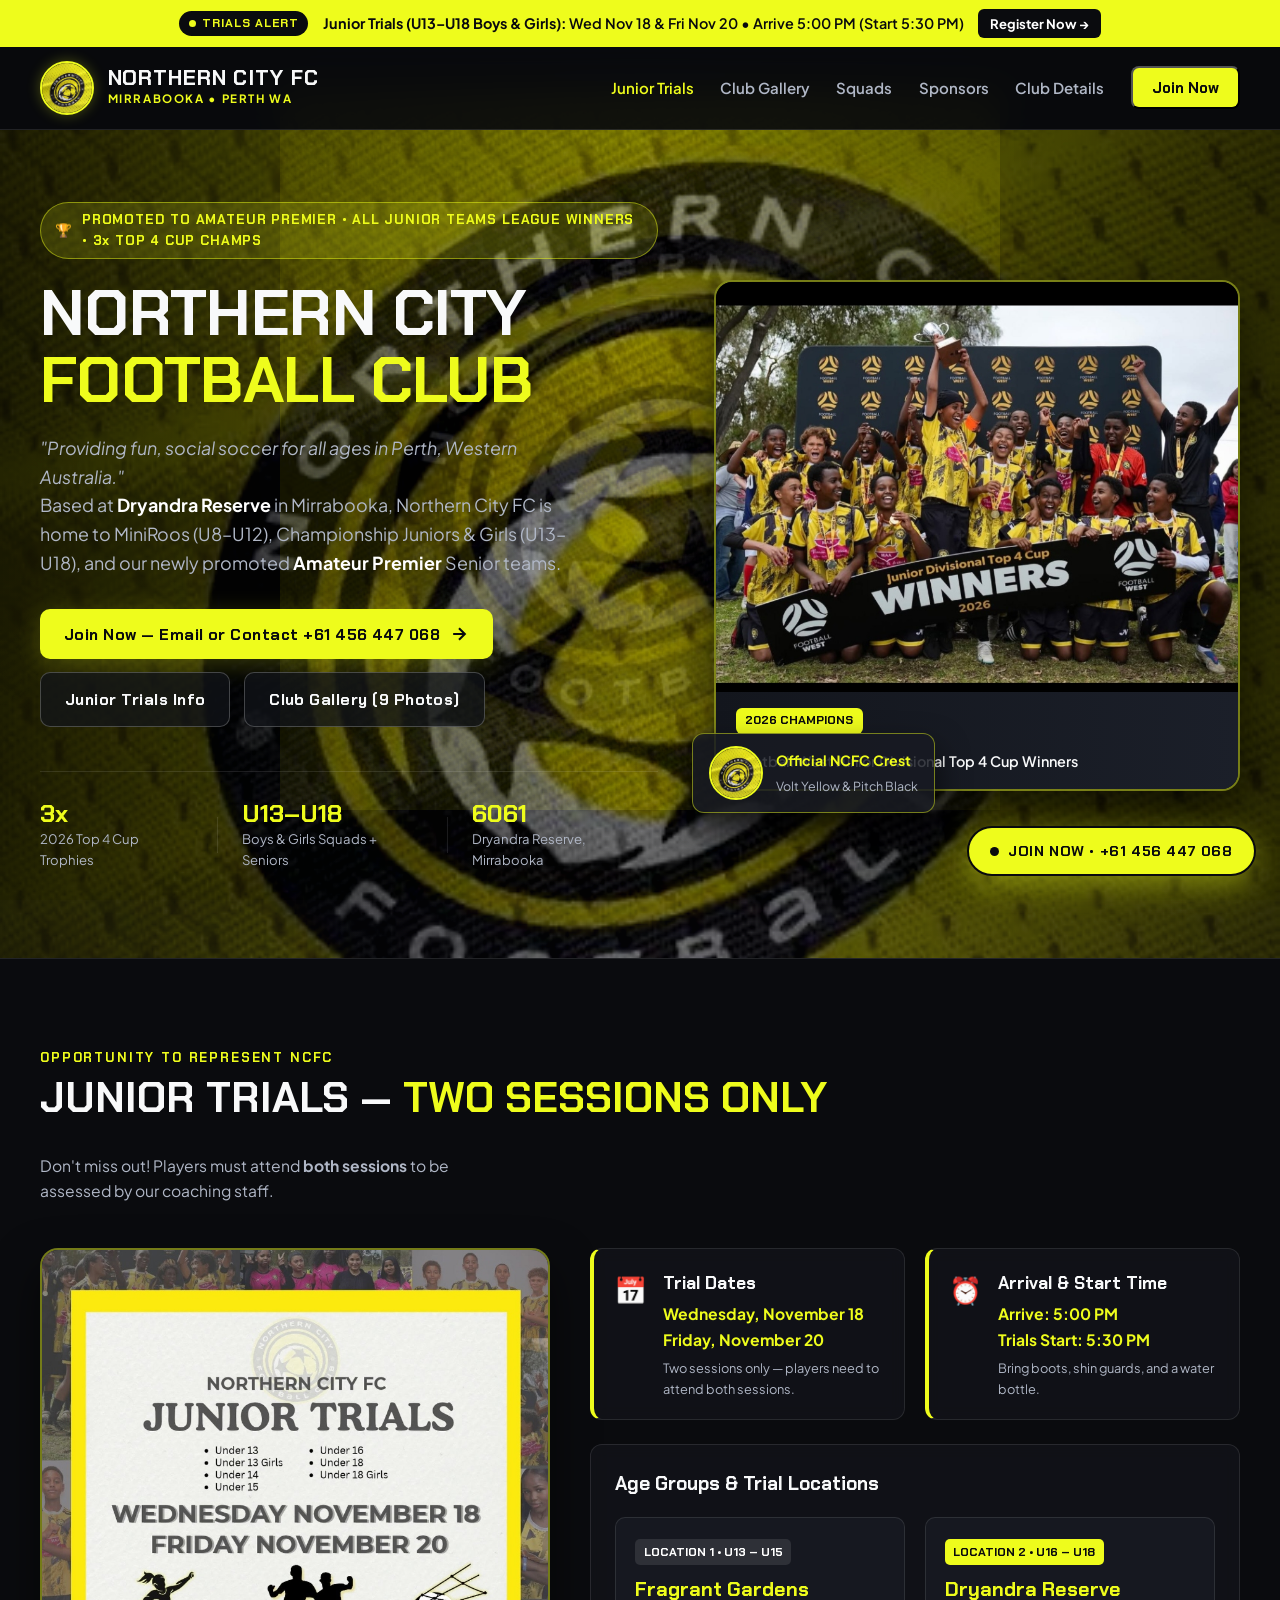
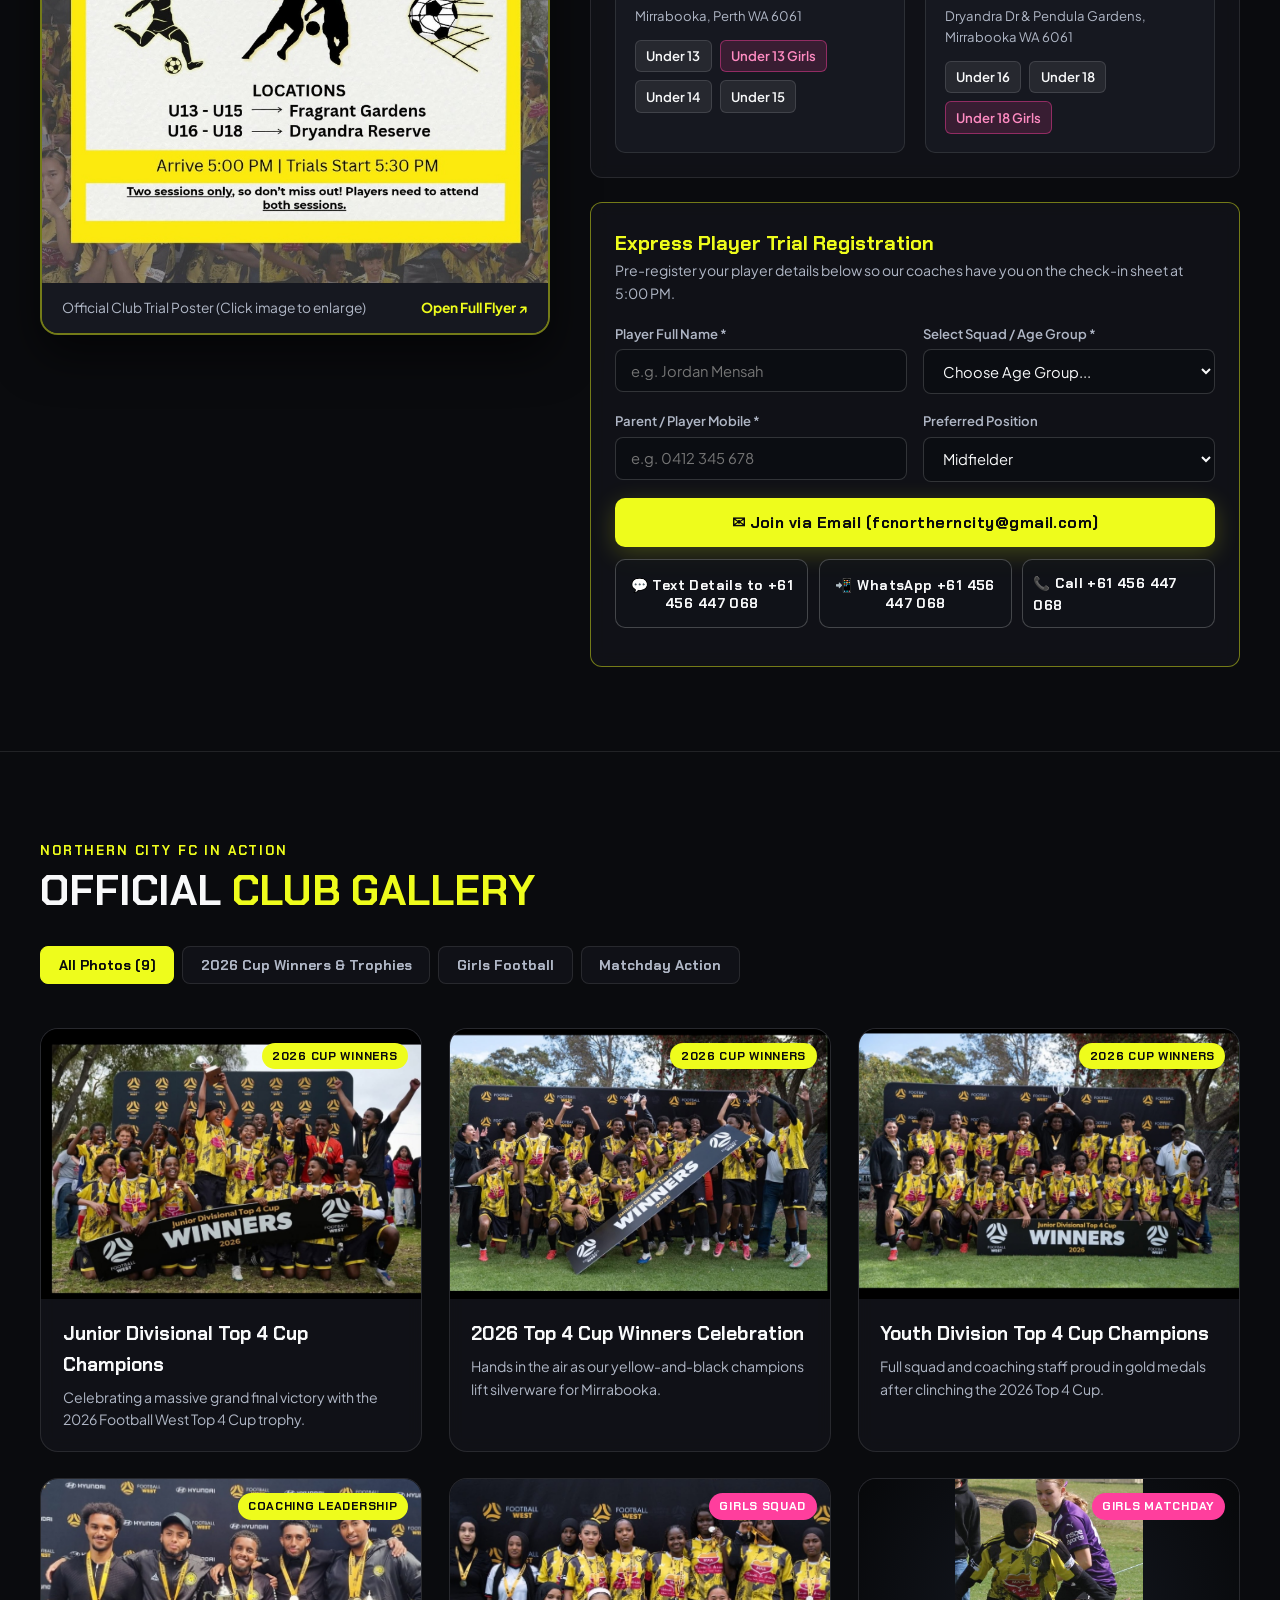
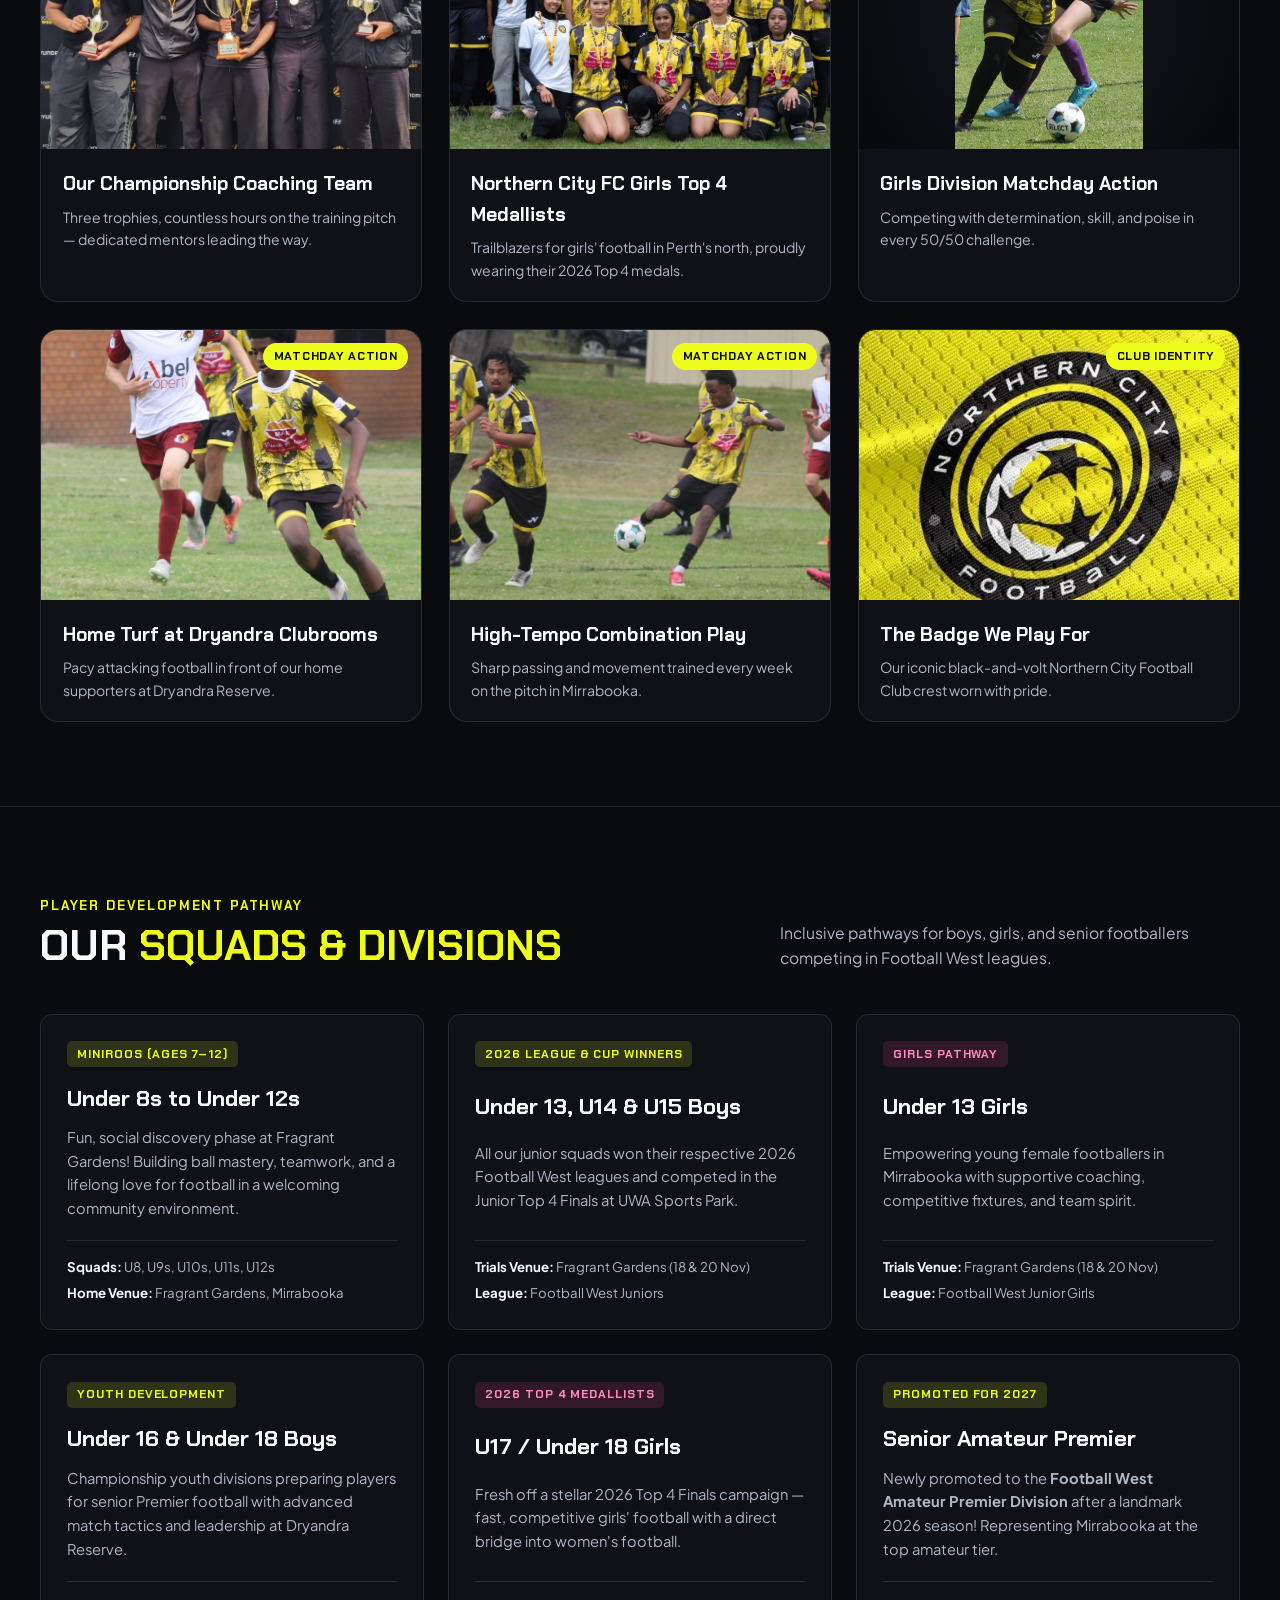
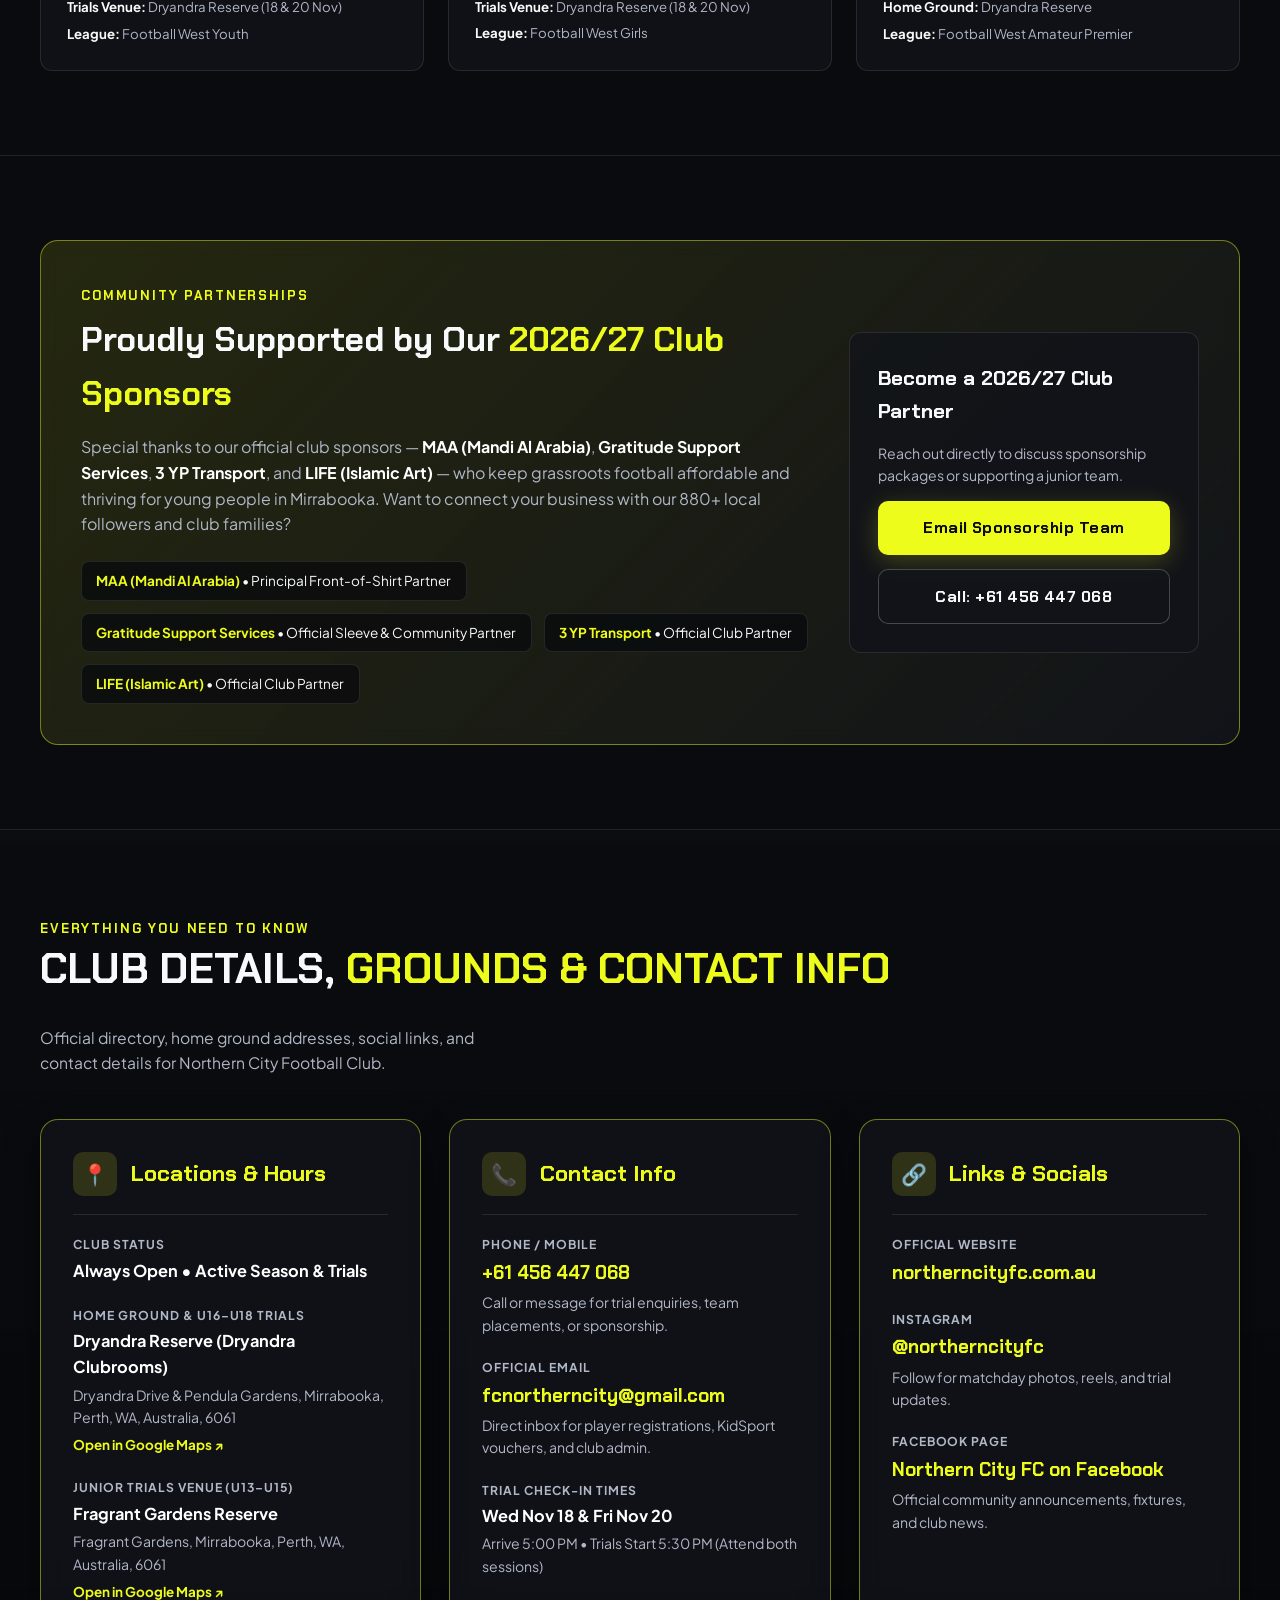
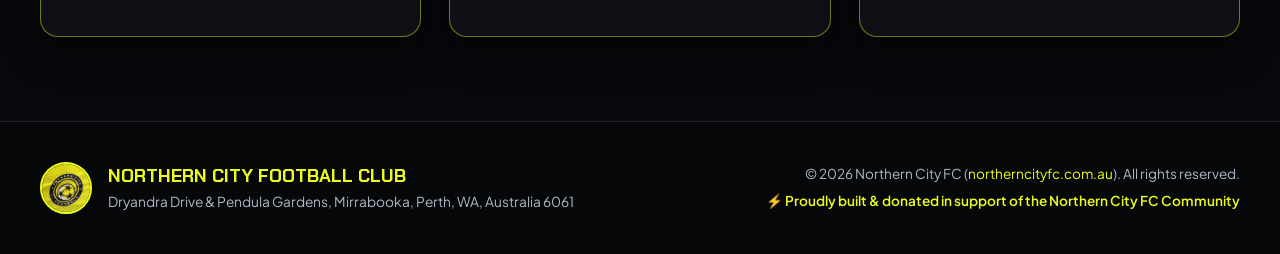
==== commit 495e6d74: "Tighter crop on coaches photo and zoom out girls matchday action photo" ====
--- a/index.html
+++ b/index.html
@@ -321,7 +321,7 @@
         <!-- Photo 4: Coaches with 3 Trophies -->
         <figure class="club-photo-card" data-gallery-cat="champions">
           <div class="club-photo-img-wrap">
-            <img src="assets/images/coaches-trophies.jpg" alt="Northern City FC coaching staff holding three 2026 Football West Junior Top 4 Cup trophies" class="lightbox-trigger" data-caption="Northern City FC Coaching & Leadership Team with 3x 2026 Top 4 Cup Trophies" />
+            <img src="assets/images/coaches-trophies.jpg" alt="Northern City FC coaching staff holding three 2026 Football West Junior Top 4 Cup trophies" class="lightbox-trigger img-coaches-closeup" data-caption="Northern City FC Coaching & Leadership Team with 3x 2026 Top 4 Cup Trophies" />
             <span class="photo-badge">COACHING LEADERSHIP</span>
           </div>
           <figcaption class="club-photo-caption">
@@ -345,7 +345,7 @@
         <!-- Photo 6: Girls Matchday Action -->
         <figure class="club-photo-card" data-gallery-cat="girls matchday">
           <div class="club-photo-img-wrap">
-            <img src="assets/images/girls-match-action.jpg" alt="Northern City FC girls player shielding the ball during weekend fixture" class="lightbox-trigger" data-caption="Girls Division Match Action — Strength & Composure on the Ball" />
+            <img src="assets/images/girls-match-action.jpg" alt="Northern City FC girls player shielding the ball during weekend fixture" class="lightbox-trigger img-girls-action" data-caption="Girls Division Match Action — Strength & Composure on the Ball" />
             <span class="photo-badge badge-pink">GIRLS MATCHDAY</span>
           </div>
           <figcaption class="club-photo-caption">
--- a/assets/css/styles.css
+++ b/assets/css/styles.css
@@ -3,8 +3,8 @@
   --volt-hover: #fff44f;
   --volt-dim: rgba(238, 252, 28, 0.14);
   --bg-dark: #0a0b0e;
-  --bg-card: rgba(18, 20, 26, 0.9);
-  --bg-card-elevated: rgba(24, 27, 35, 0.94);
+  --bg-card: rgba(18, 20, 26, 0.78);
+  --bg-card-elevated: rgba(24, 27, 35, 0.85);
   --border-subtle: rgba(255, 255, 255, 0.1);
   --border-volt: rgba(238, 252, 28, 0.45);
   --text-main: #f8f9fa;
@@ -42,13 +42,13 @@
   z-index: 0;
   pointer-events: none;
   background-image:
-    radial-gradient(circle at 50% 50%, rgba(10, 11, 14, 0.72) 0%, rgba(10, 11, 14, 0.93) 75%),
+    radial-gradient(circle at 50% 50%, rgba(10, 11, 14, 0.25) 0%, rgba(10, 11, 14, 0.78) 78%),
     url('../images/logo-patch.jpg');
   background-position: center center;
   background-repeat: no-repeat;
-  background-size: cover, 640px auto;
-  opacity: 0.28;
-  filter: saturate(1.15) contrast(1.1);
+  background-size: cover, min(720px, 88vw) auto;
+  opacity: 0.62;
+  filter: saturate(1.25) contrast(1.15) brightness(1.08);
 }
 
 .announcement-bar,
@@ -264,9 +264,10 @@
   position: absolute;
   inset: 0;
   background:
-    linear-gradient(90deg, rgba(10, 11, 14, 0.92) 0%, rgba(10, 11, 14, 0.72) 50%, rgba(10, 11, 14, 0.88) 100%),
+    linear-gradient(90deg, rgba(10, 11, 14, 0.78) 0%, rgba(10, 11, 14, 0.35) 50%, rgba(10, 11, 14, 0.72) 100%),
     url('../images/logo-patch.jpg') center center / cover no-repeat;
-  opacity: 0.34;
+  opacity: 0.64;
+  filter: saturate(1.2) contrast(1.12);
   pointer-events: none;
 }
 
@@ -981,6 +982,17 @@
   transition: transform 0.4s ease;
 }
 
+.club-photo-img-wrap img.img-coaches-closeup {
+  object-fit: cover;
+  object-position: center 22%;
+}
+
+.club-photo-img-wrap img.img-girls-action {
+  object-fit: contain;
+  object-position: center center;
+  background: radial-gradient(circle at 50% 50%, #151922 0%, #07080a 100%);
+}
+
 .club-photo-card:hover .club-photo-img-wrap img {
   transform: scale(1.04);
 }
@@ -1160,7 +1172,7 @@
 
 /* Bottom All-In-One Club Details Hub */
 .bottom-details-section {
-  background: linear-gradient(180deg, rgba(12, 14, 19, 0.65) 0%, rgba(7, 8, 11, 0.96) 100%);
+  background: linear-gradient(180deg, rgba(12, 14, 19, 0.45) 0%, rgba(7, 8, 11, 0.78) 100%);
 }
 
 .details-hub-grid {
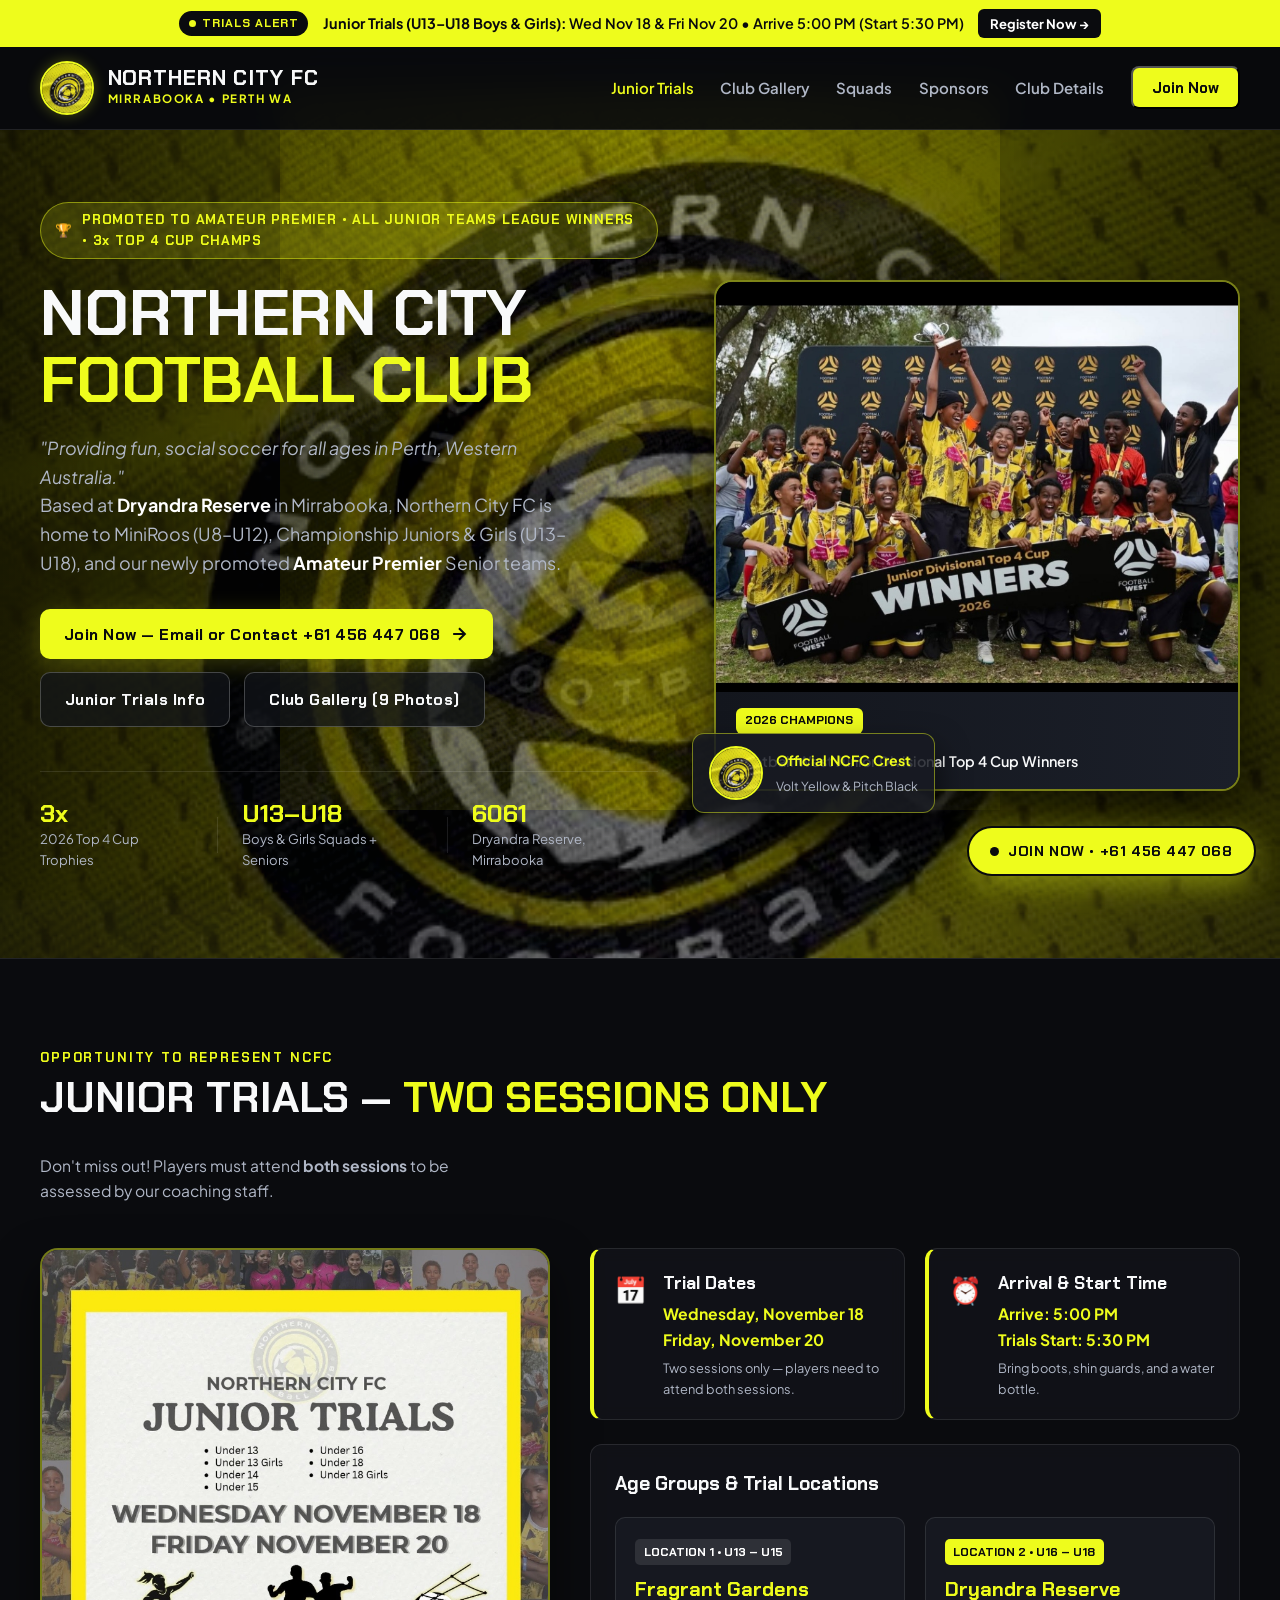
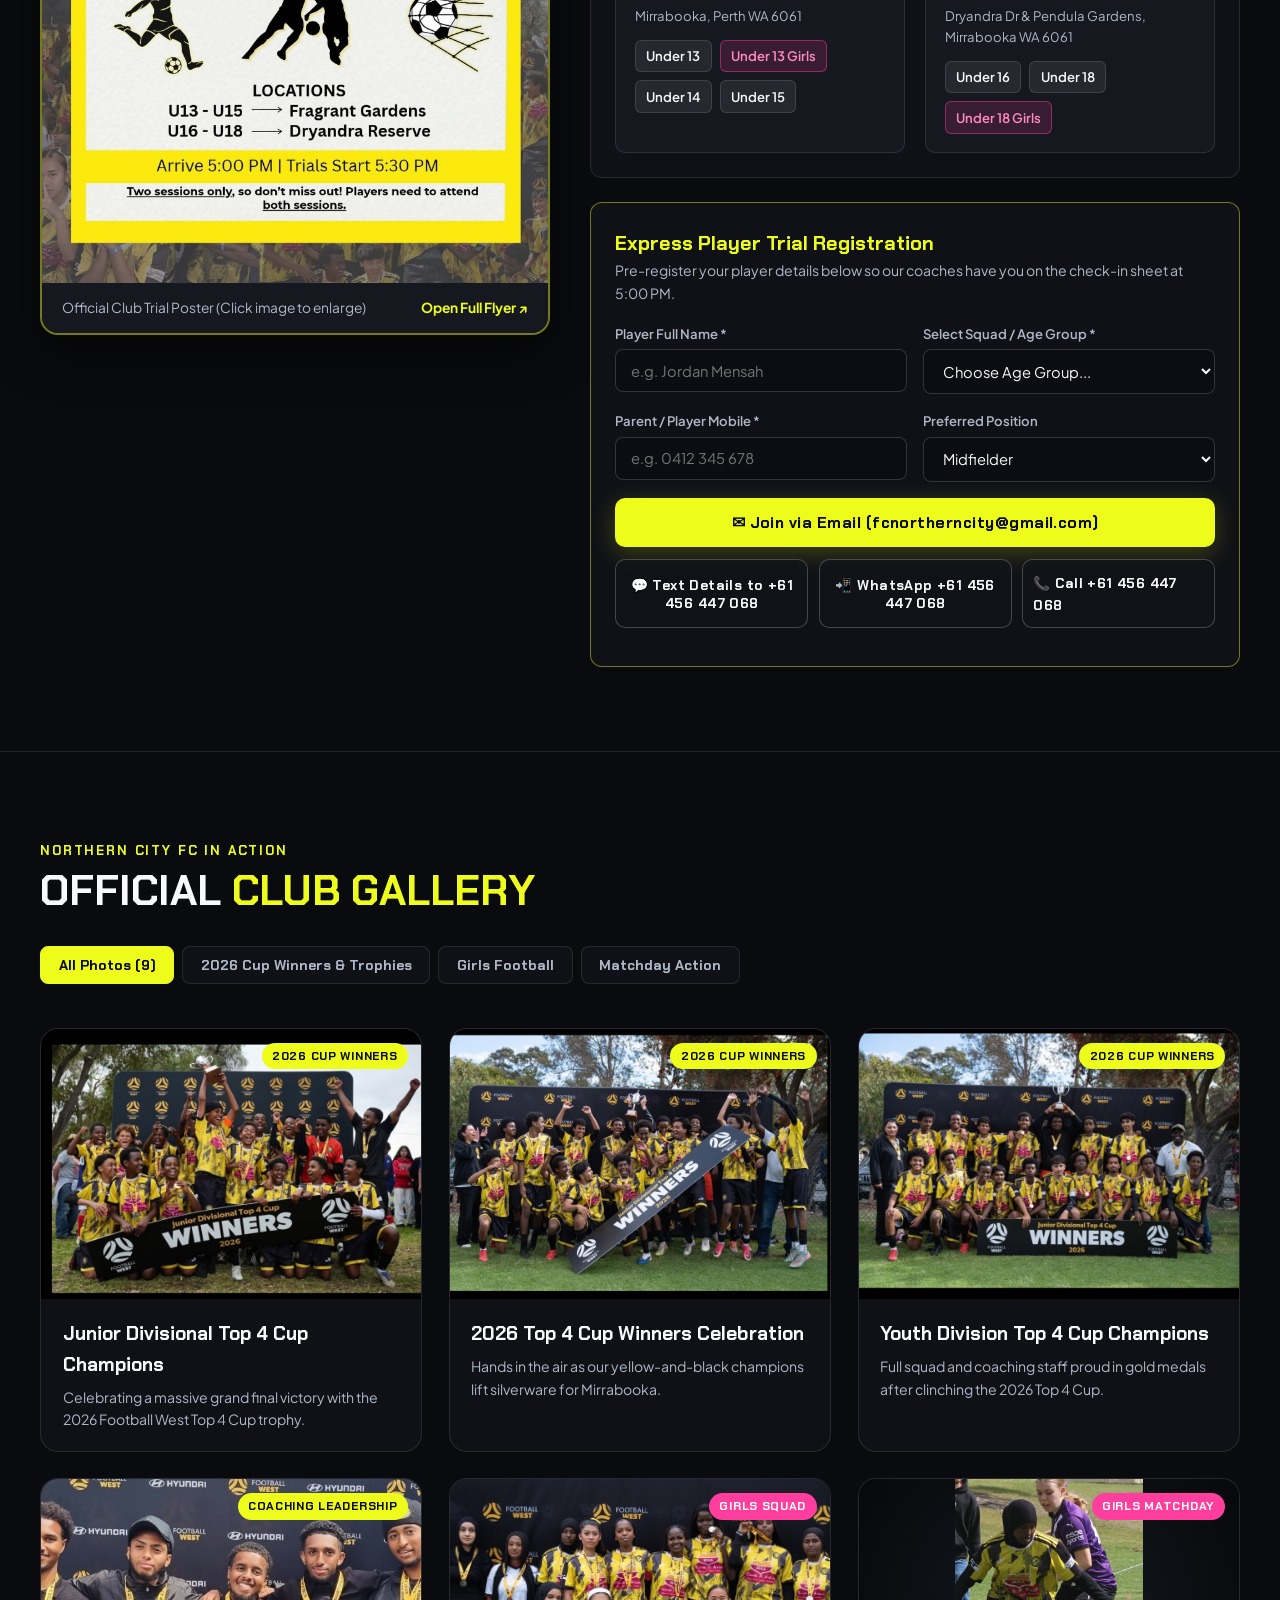
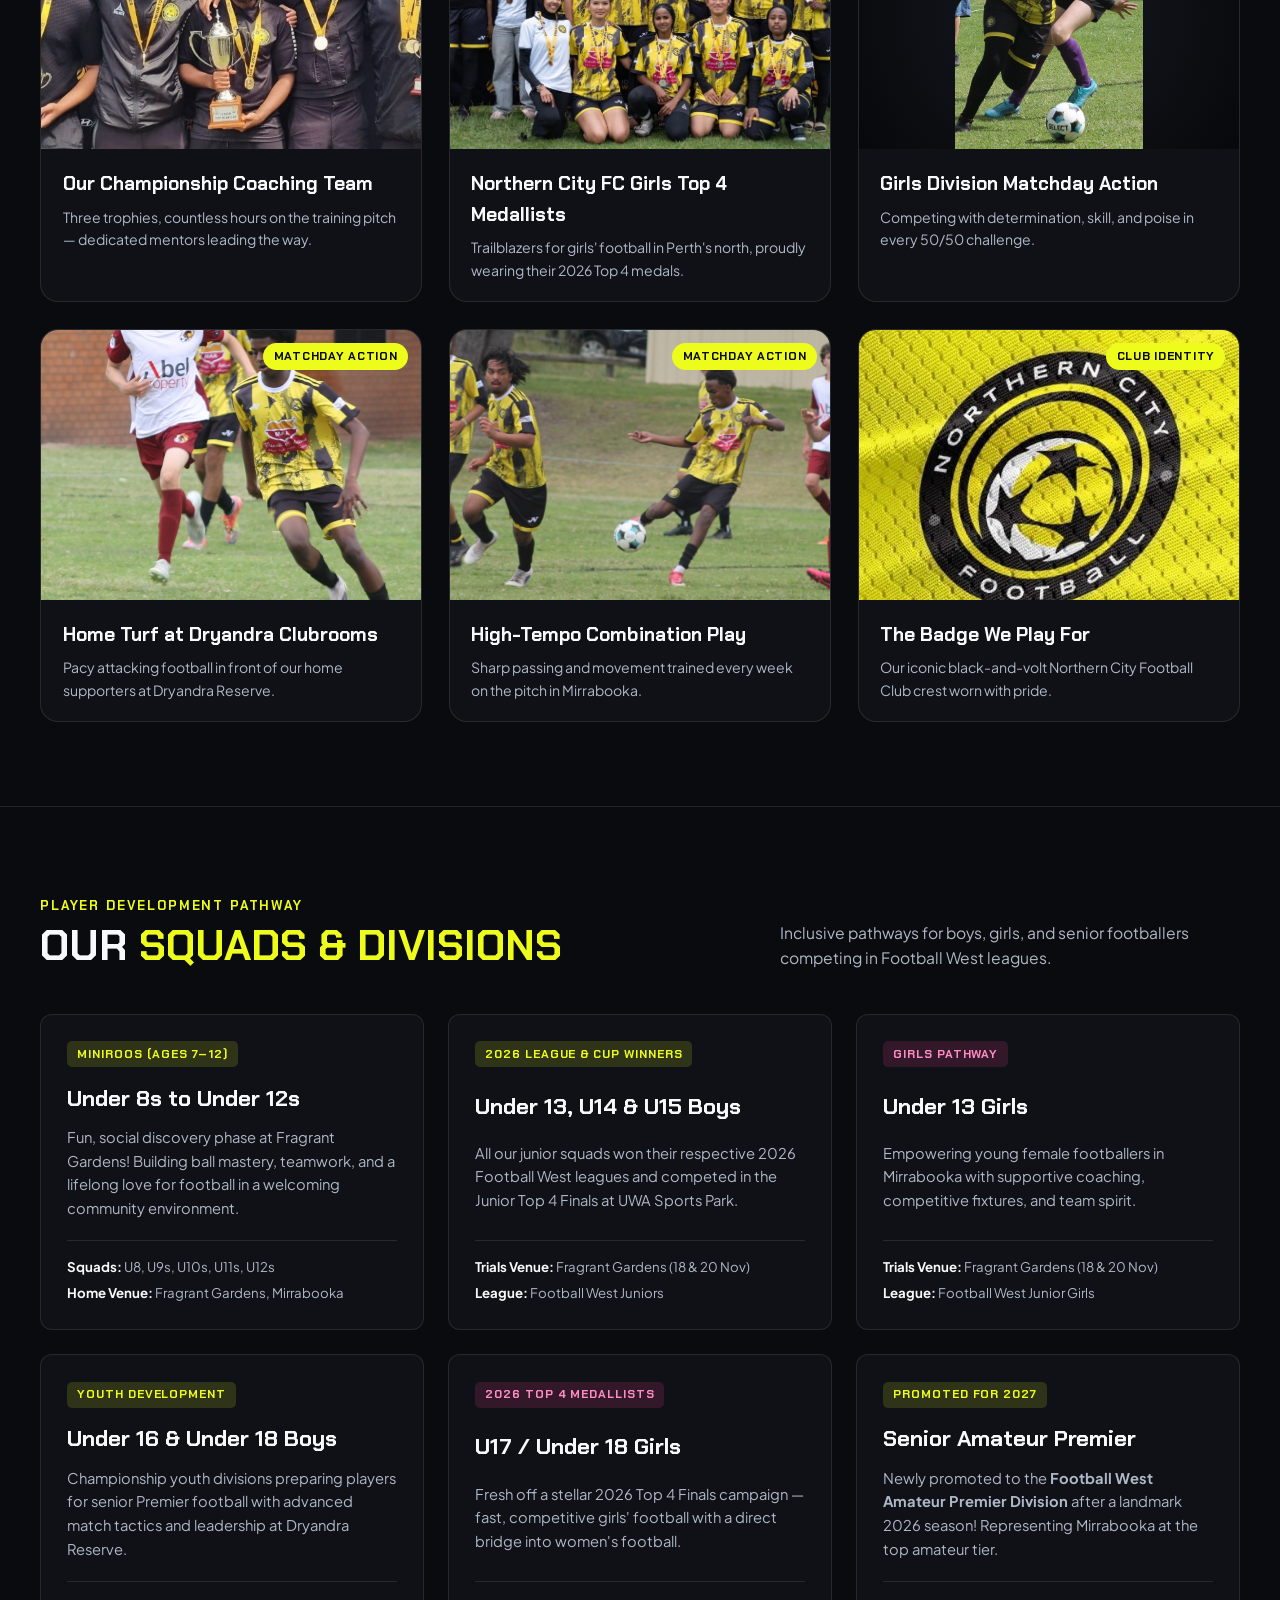
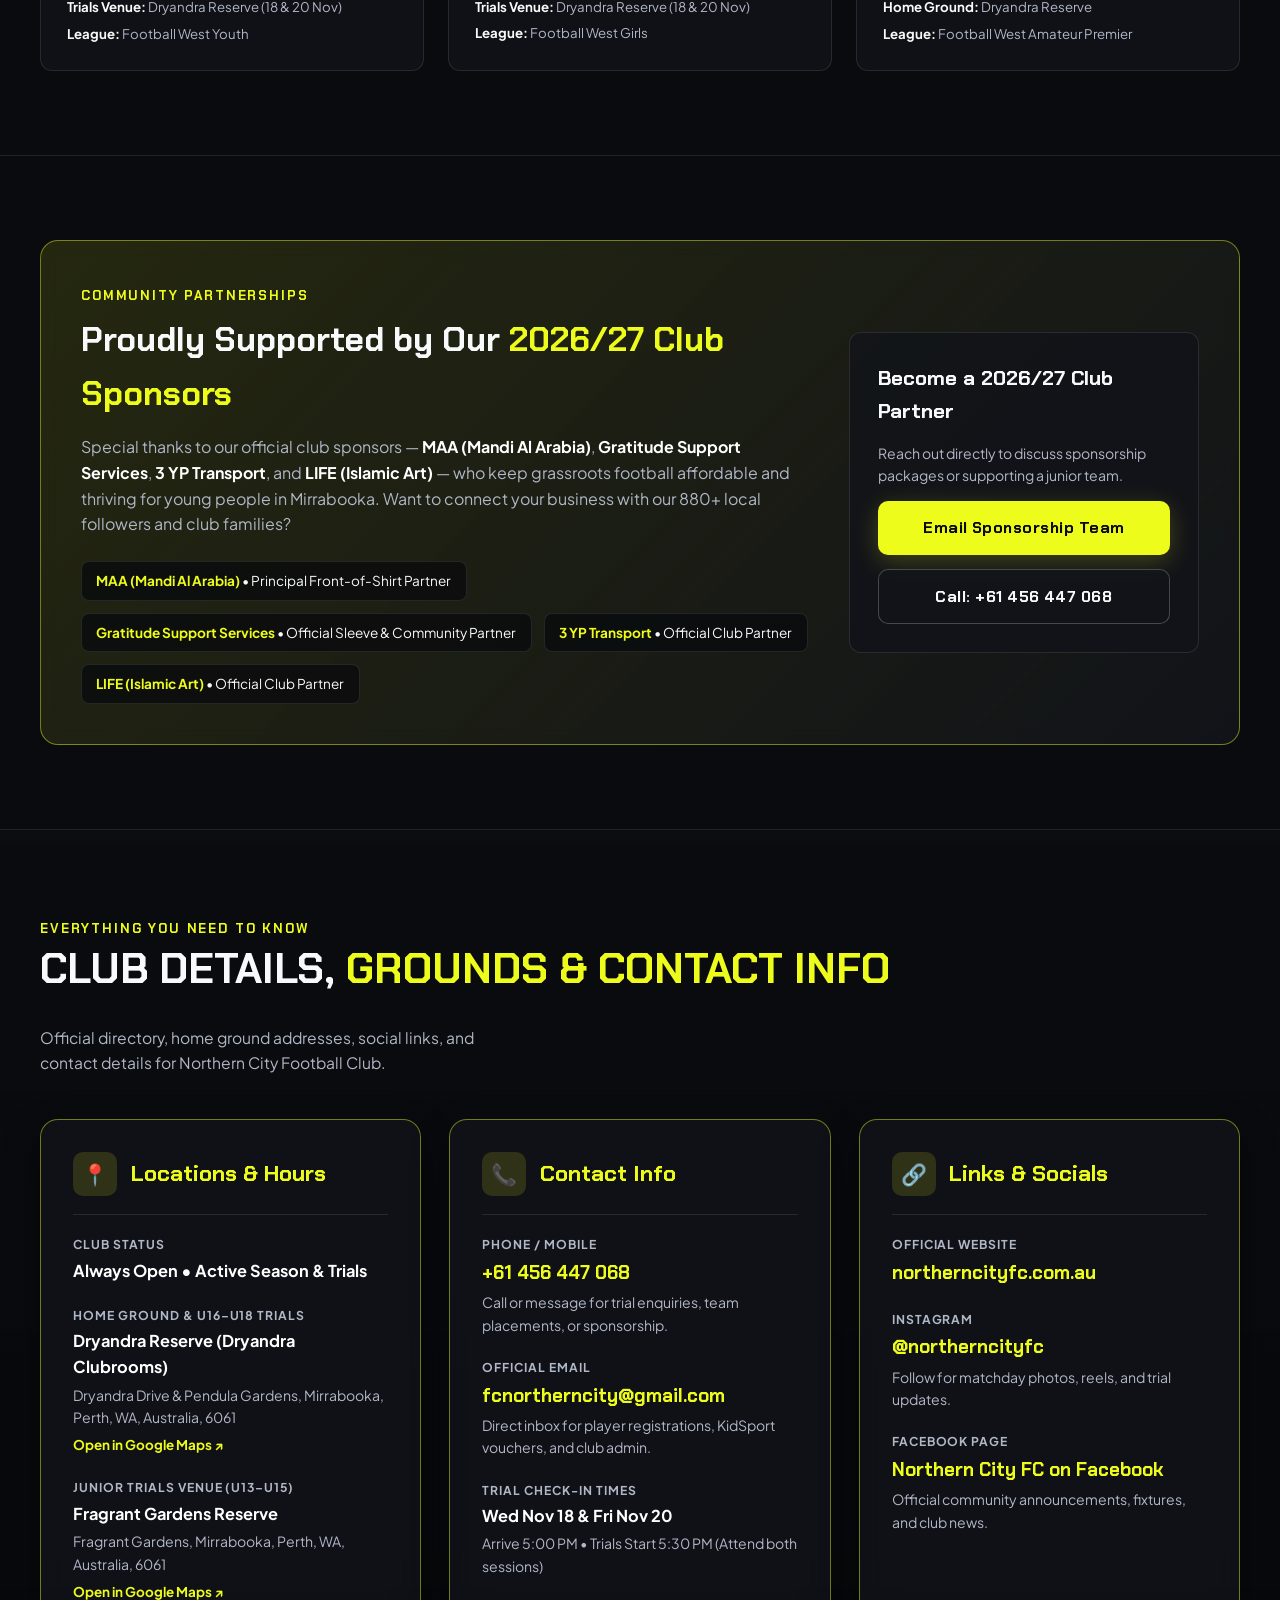
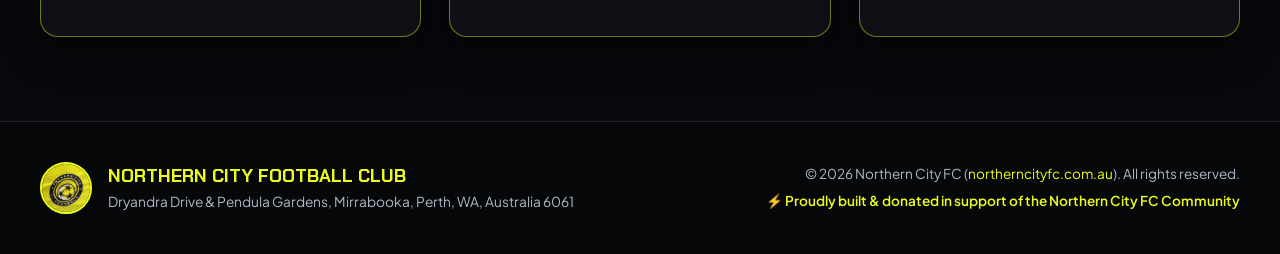
==== commit 849e7706: "Add cache-busting query params and tighter upper-body crop on coaches photo" ====
--- a/index.html
+++ b/index.html
@@ -8,7 +8,7 @@
   <link rel="preconnect" href="https://fonts.googleapis.com">
   <link rel="preconnect" href="https://fonts.gstatic.com" crossorigin>
   <link href="https://fonts.googleapis.com/css2?family=Chakra+Petch:ital,wght@0,600;0,700;1,700&family=Plus+Jakarta+Sans:wght@400;500;600;700&display=swap" rel="stylesheet">
-  <link rel="stylesheet" href="assets/css/styles.css" />
+  <link rel="stylesheet" href="assets/css/styles.css?v=3" />
 </head>
 <body>
 
@@ -321,7 +321,7 @@
         <!-- Photo 4: Coaches with 3 Trophies -->
         <figure class="club-photo-card" data-gallery-cat="champions">
           <div class="club-photo-img-wrap">
-            <img src="assets/images/coaches-trophies.jpg" alt="Northern City FC coaching staff holding three 2026 Football West Junior Top 4 Cup trophies" class="lightbox-trigger img-coaches-closeup" data-caption="Northern City FC Coaching & Leadership Team with 3x 2026 Top 4 Cup Trophies" />
+            <img src="assets/images/coaches-trophies.jpg?v=3" alt="Northern City FC coaching staff holding three 2026 Football West Junior Top 4 Cup trophies" class="lightbox-trigger img-coaches-closeup" data-caption="Northern City FC Coaching & Leadership Team with 3x 2026 Top 4 Cup Trophies" />
             <span class="photo-badge">COACHING LEADERSHIP</span>
           </div>
           <figcaption class="club-photo-caption">
@@ -345,7 +345,7 @@
         <!-- Photo 6: Girls Matchday Action -->
         <figure class="club-photo-card" data-gallery-cat="girls matchday">
           <div class="club-photo-img-wrap">
-            <img src="assets/images/girls-match-action.jpg" alt="Northern City FC girls player shielding the ball during weekend fixture" class="lightbox-trigger img-girls-action" data-caption="Girls Division Match Action — Strength & Composure on the Ball" />
+            <img src="assets/images/girls-match-action.jpg?v=3" alt="Northern City FC girls player shielding the ball during weekend fixture" class="lightbox-trigger img-girls-action" data-caption="Girls Division Match Action — Strength & Composure on the Ball" />
             <span class="photo-badge badge-pink">GIRLS MATCHDAY</span>
           </div>
           <figcaption class="club-photo-caption">
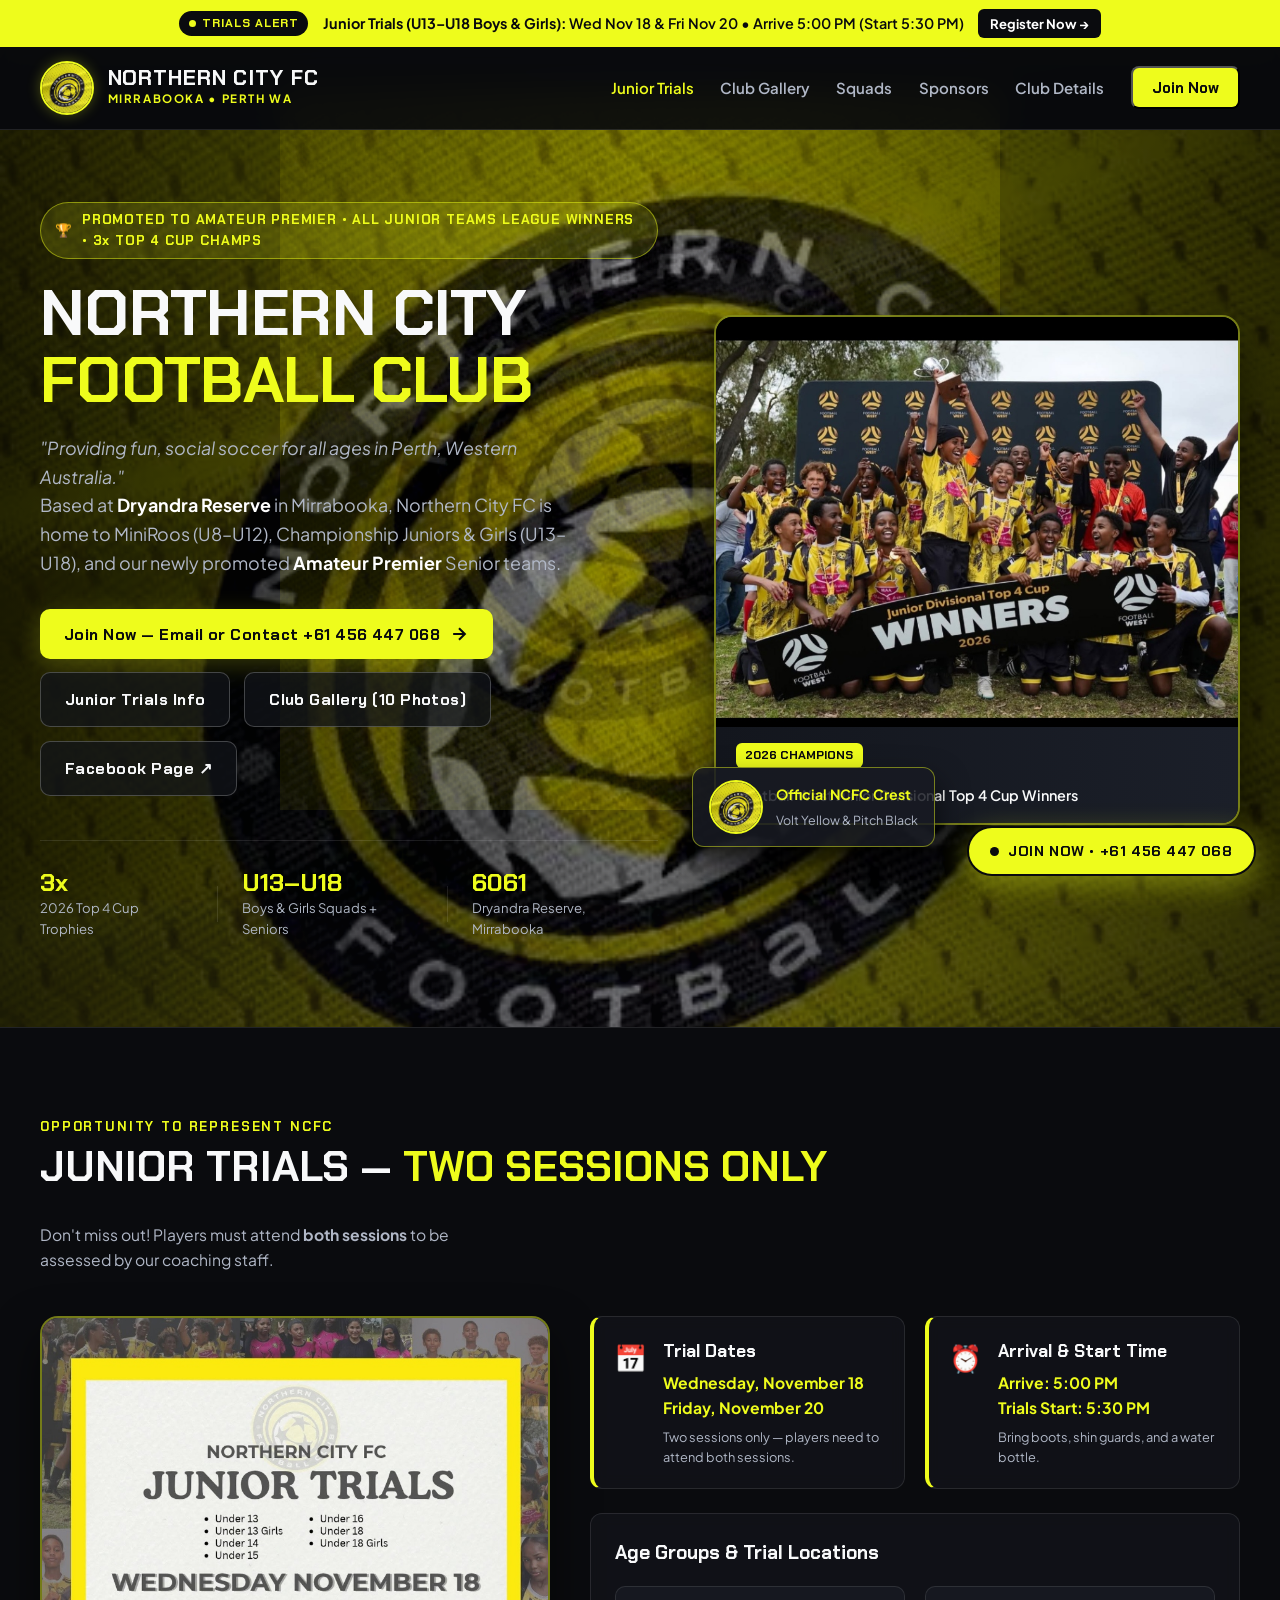
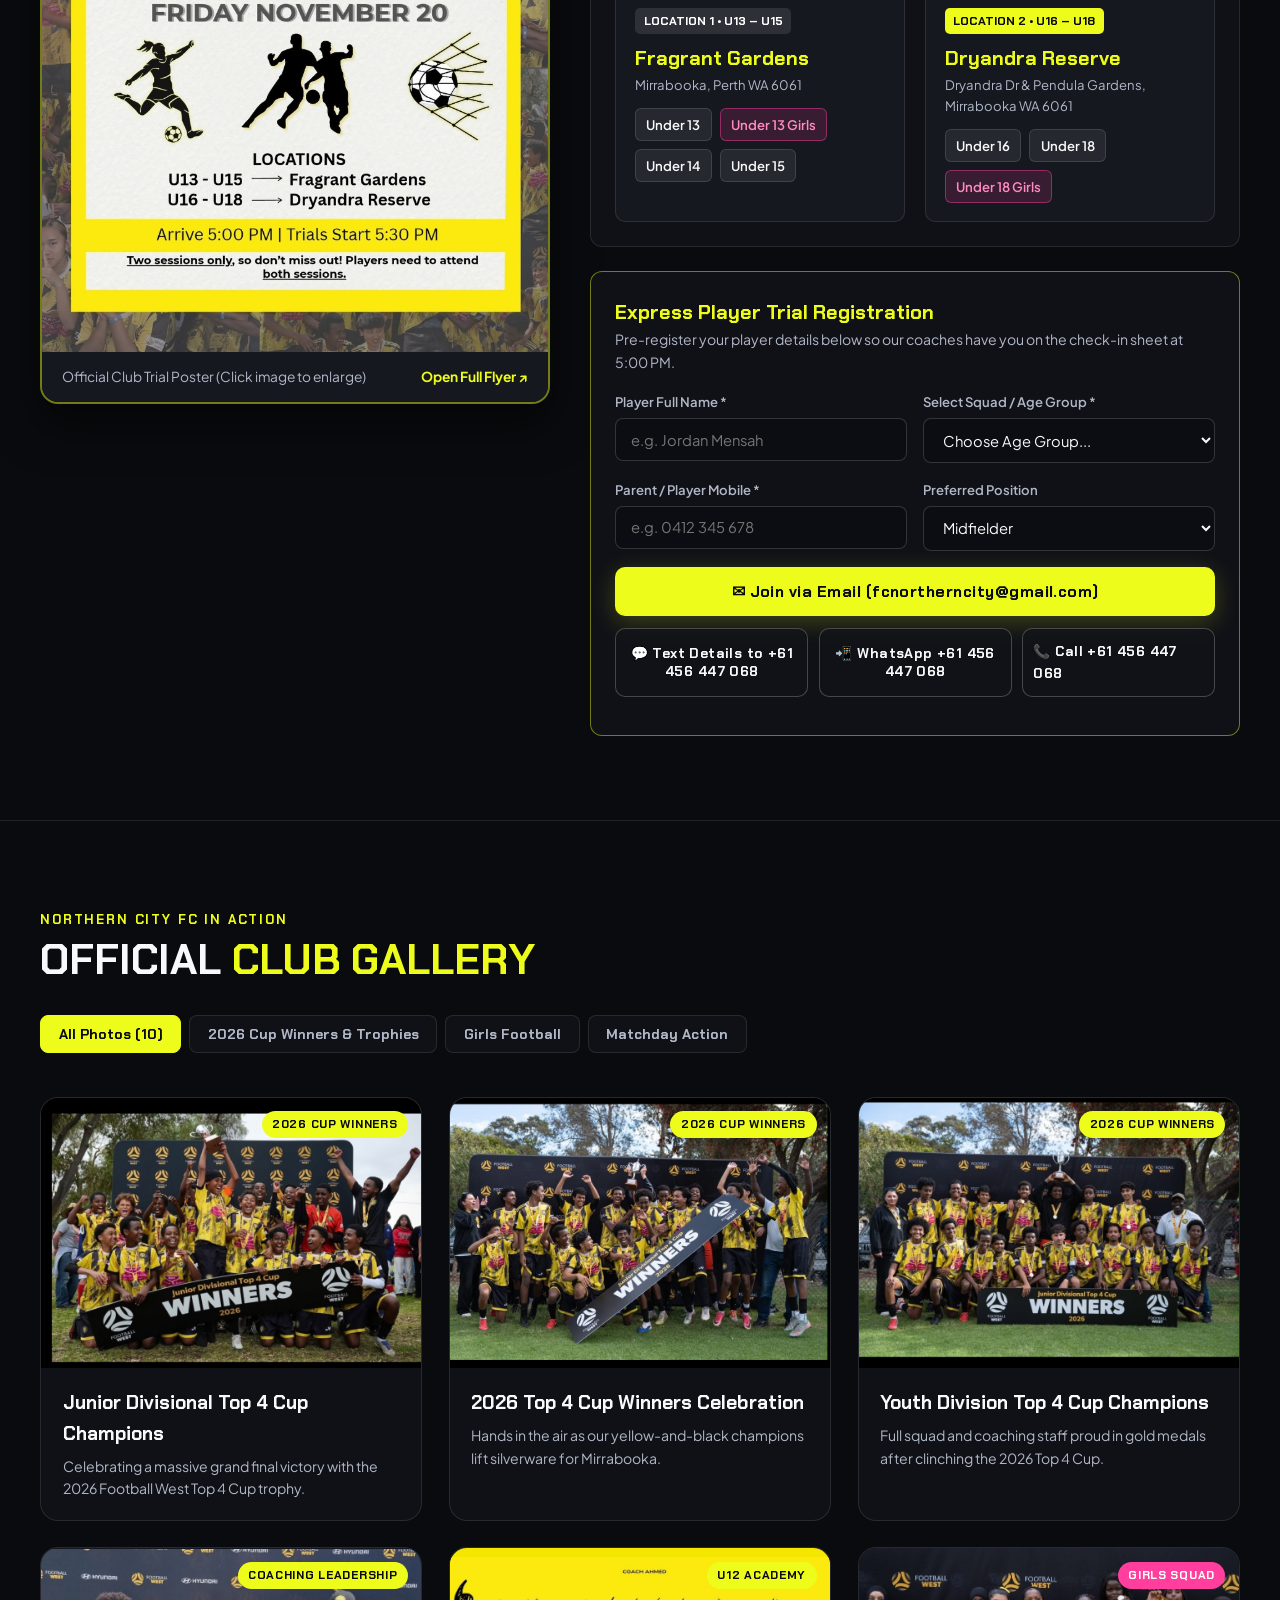
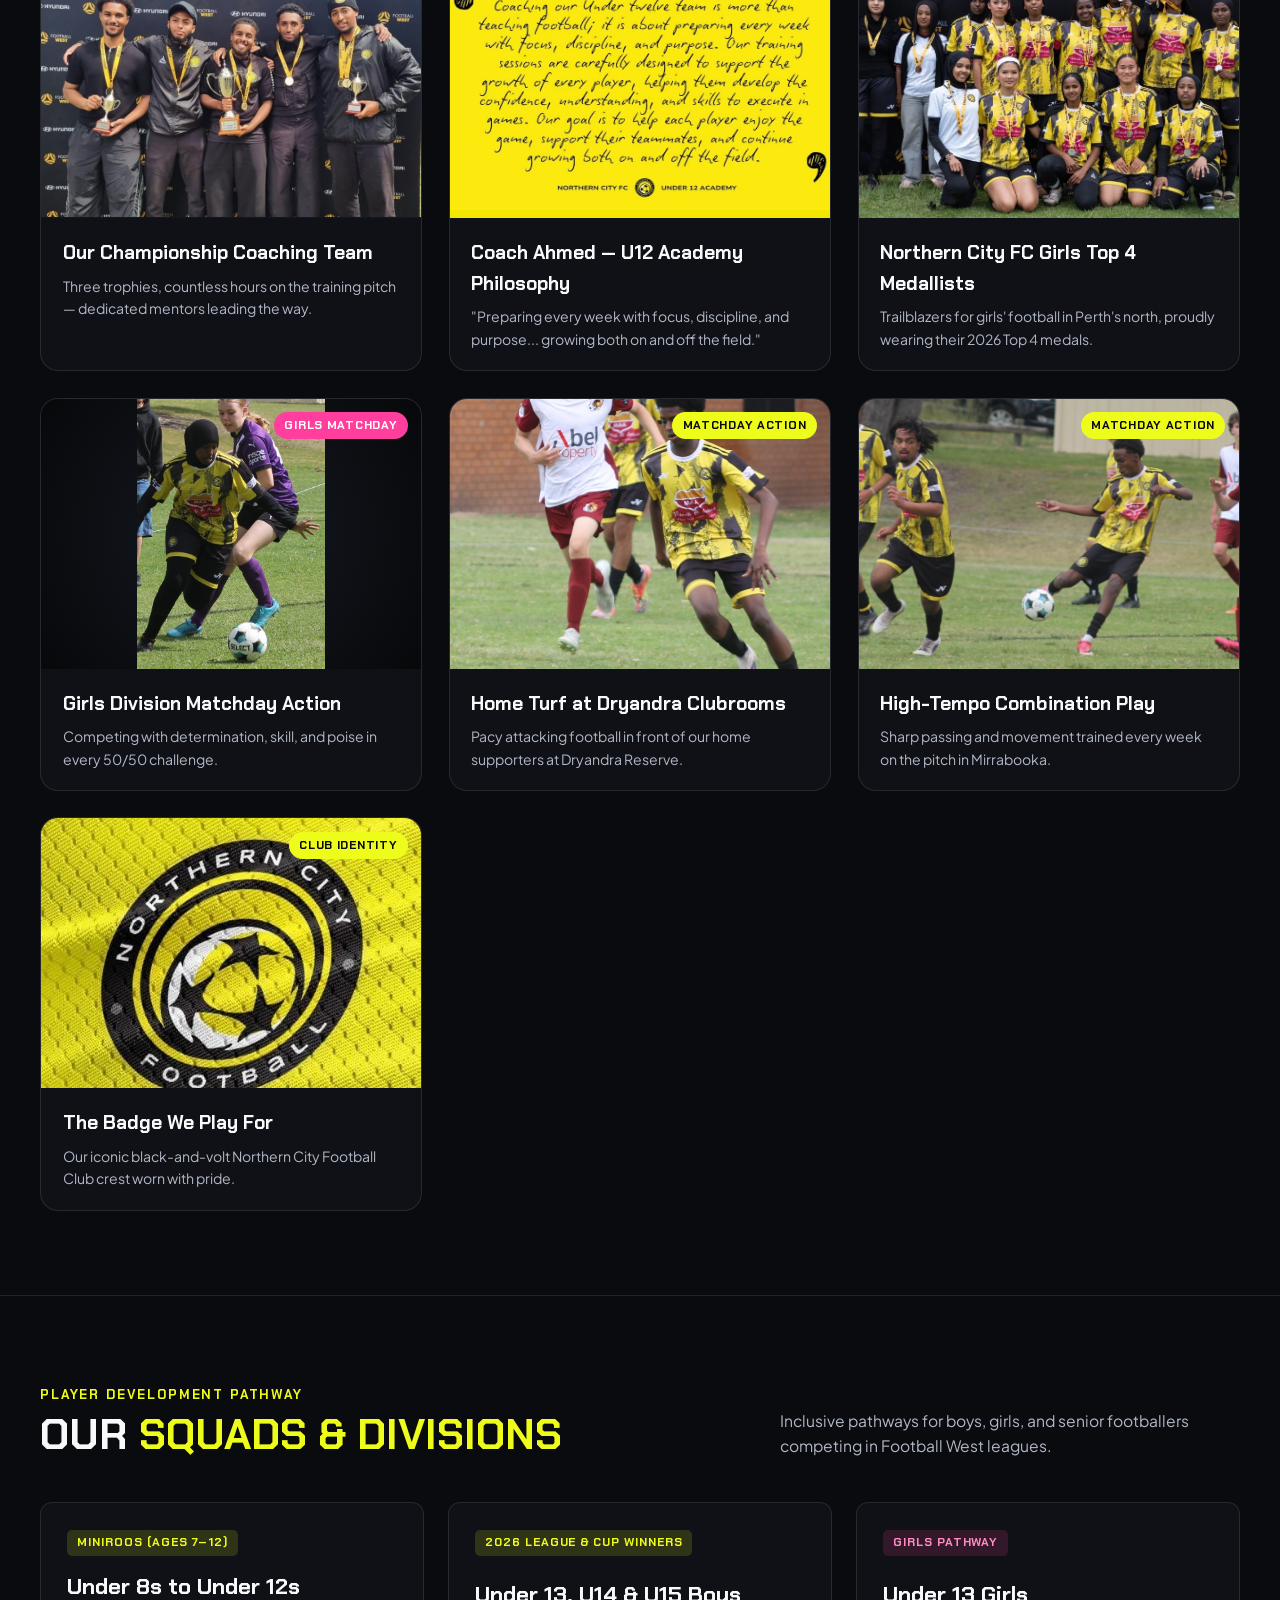
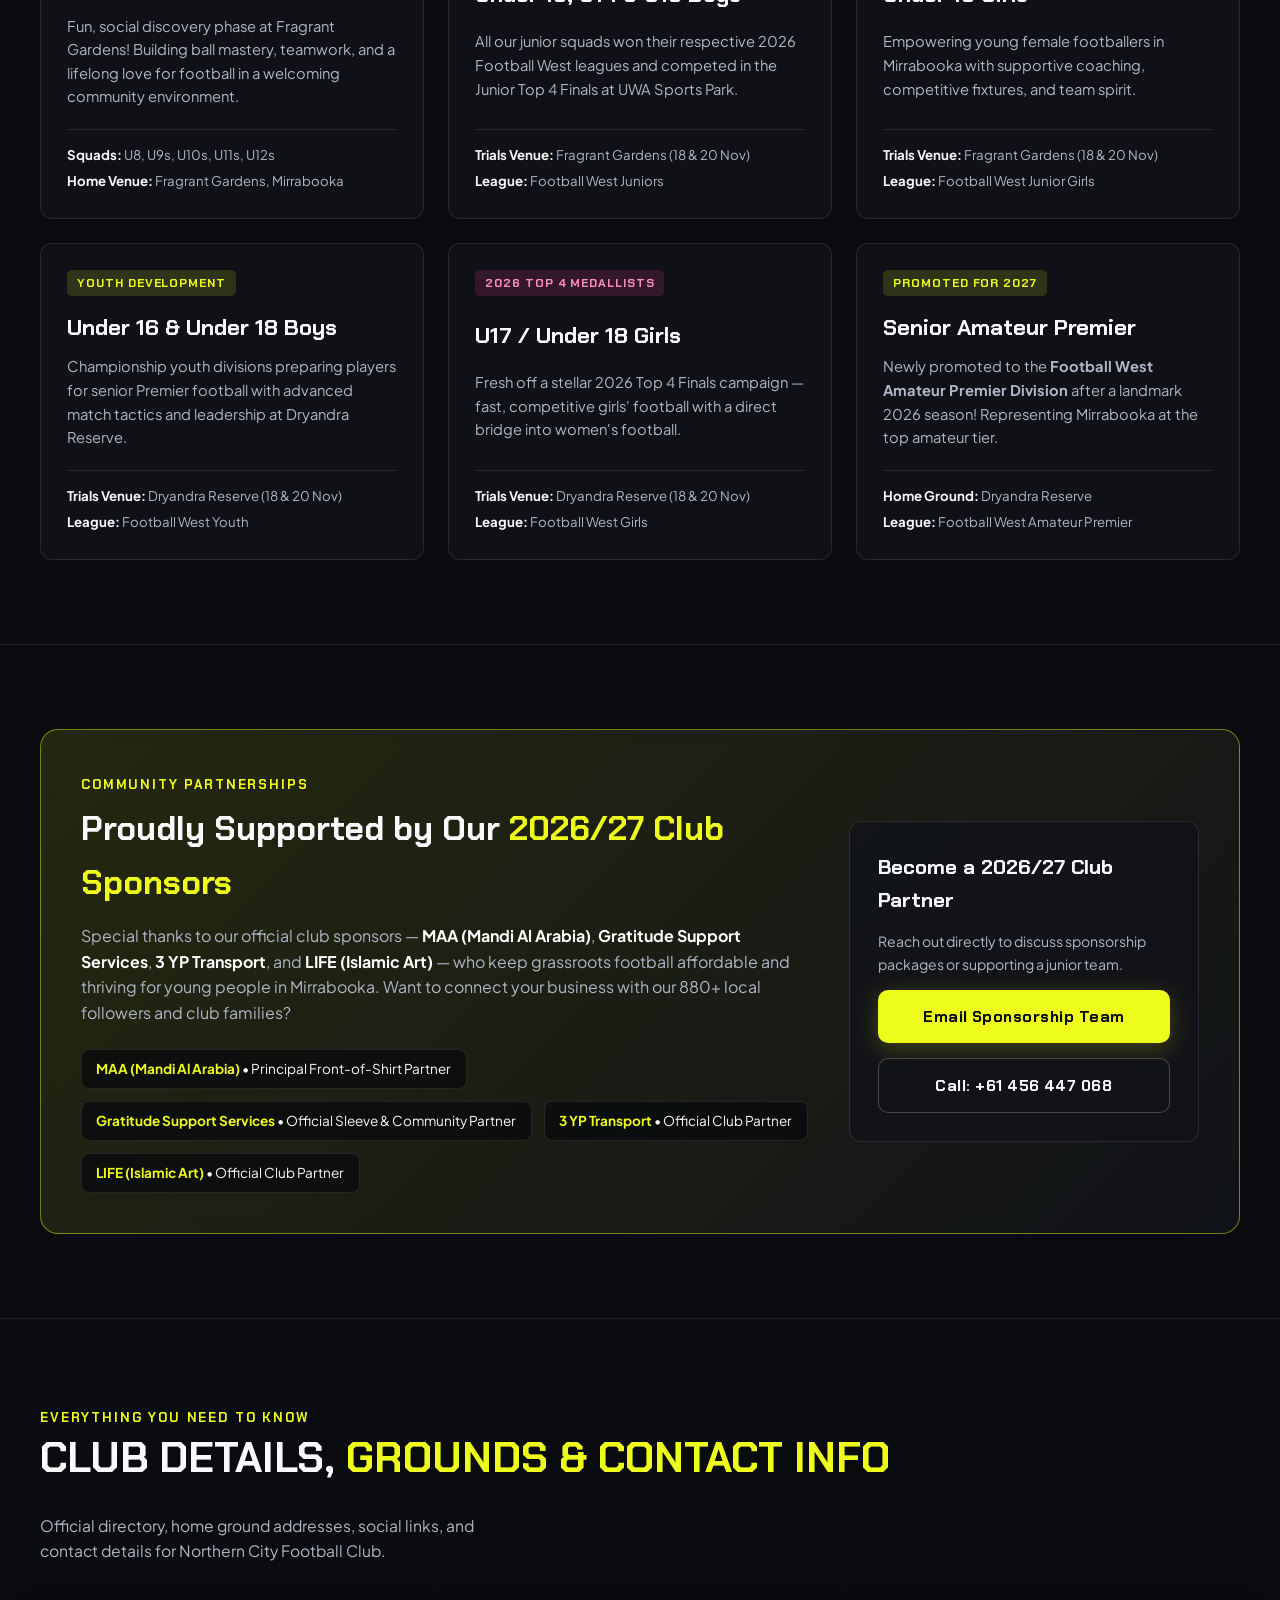
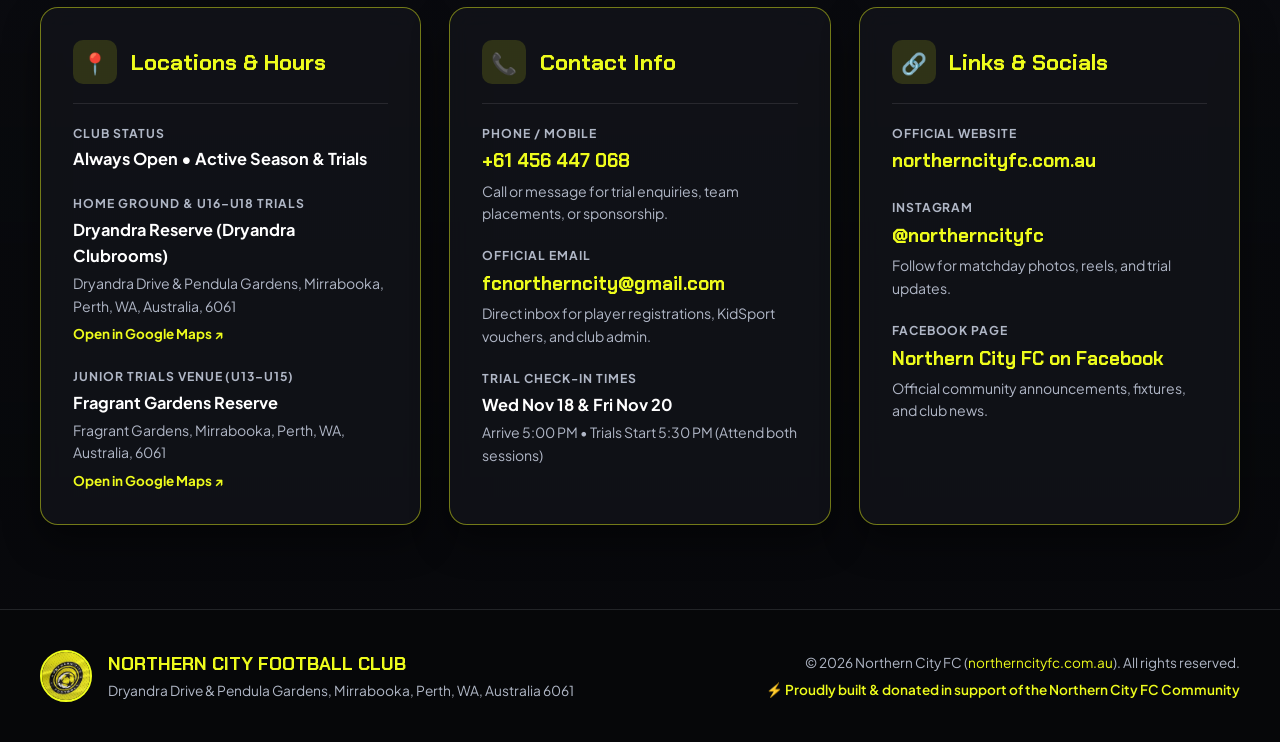
==== commit 86e2f668: "Zoom out coaches photo to keep all 5 coaches visible, add Coach Ahmed quote card, and update Faceboo" ====
--- a/index.html
+++ b/index.html
@@ -8,7 +8,7 @@
   <link rel="preconnect" href="https://fonts.googleapis.com">
   <link rel="preconnect" href="https://fonts.gstatic.com" crossorigin>
   <link href="https://fonts.googleapis.com/css2?family=Chakra+Petch:ital,wght@0,600;0,700;1,700&family=Plus+Jakarta+Sans:wght@400;500;600;700&display=swap" rel="stylesheet">
-  <link rel="stylesheet" href="assets/css/styles.css?v=3" />
+  <link rel="stylesheet" href="assets/css/styles.css?v=4" />
 </head>
 <body>
 
@@ -80,7 +80,10 @@
             Junior Trials Info
           </a>
           <a href="#gallery" class="btn btn-outline">
-            Club Gallery (9 Photos)
+            Club Gallery (10 Photos)
+          </a>
+          <a href="https://www.facebook.com/search/top?q=northern%20city%20fc" target="_blank" rel="noopener" class="btn btn-outline">
+            Facebook Page &nearr;
           </a>
         </div>
 
@@ -274,7 +277,7 @@
           <h2 class="section-title">OFFICIAL <span class="text-volt">CLUB GALLERY</span></h2>
         </div>
         <div class="filter-tabs" role="tablist" aria-label="Filter Club Gallery">
-          <button class="gallery-filter-btn active" data-gallery-filter="all">All Photos (9)</button>
+          <button class="gallery-filter-btn active" data-gallery-filter="all">All Photos (10)</button>
           <button class="gallery-filter-btn" data-gallery-filter="champions">2026 Cup Winners &amp; Trophies</button>
           <button class="gallery-filter-btn" data-gallery-filter="girls">Girls Football</button>
           <button class="gallery-filter-btn" data-gallery-filter="matchday">Matchday Action</button>
@@ -321,12 +324,24 @@
         <!-- Photo 4: Coaches with 3 Trophies -->
         <figure class="club-photo-card" data-gallery-cat="champions">
           <div class="club-photo-img-wrap">
-            <img src="assets/images/coaches-trophies.jpg?v=3" alt="Northern City FC coaching staff holding three 2026 Football West Junior Top 4 Cup trophies" class="lightbox-trigger img-coaches-closeup" data-caption="Northern City FC Coaching & Leadership Team with 3x 2026 Top 4 Cup Trophies" />
+            <img src="assets/images/coaches-trophies.jpg?v=4" alt="Northern City FC coaching staff holding three 2026 Football West Junior Top 4 Cup trophies" class="lightbox-trigger img-coaches-closeup" data-caption="Northern City FC Coaching & Leadership Team with 3x 2026 Top 4 Cup Trophies" />
             <span class="photo-badge">COACHING LEADERSHIP</span>
           </div>
           <figcaption class="club-photo-caption">
             <h3>Our Championship Coaching Team</h3>
             <p>Three trophies, countless hours on the training pitch — dedicated mentors leading the way.</p>
+          </figcaption>
+        </figure>
+
+        <!-- Photo 4B: Coach Ahmed Under 12 Academy Quote -->
+        <figure class="club-photo-card" data-gallery-cat="champions">
+          <div class="club-photo-img-wrap">
+            <img src="assets/images/coach-ahmed-quote.jpg?v=4" alt="Coach Ahmed quote — Northern City FC Under 12 Academy" class="lightbox-trigger img-coach-quote" data-caption="Coach Ahmed — Northern City FC Under 12 Academy Philosophy" />
+            <span class="photo-badge">U12 ACADEMY</span>
+          </div>
+          <figcaption class="club-photo-caption">
+            <h3>Coach Ahmed &mdash; U12 Academy Philosophy</h3>
+            <p>"Preparing every week with focus, discipline, and purpose... growing both on and off the field."</p>
           </figcaption>
         </figure>
 
@@ -581,7 +596,7 @@
             </li>
             <li>
               <span class="detail-label">Facebook Page</span>
-              <a href="https://www.facebook.com/p/Northern-City-FC-100069073464415/" target="_blank" rel="noopener" class="detail-big-link">Northern City FC on Facebook</a>
+              <a href="https://www.facebook.com/search/top?q=northern%20city%20fc" target="_blank" rel="noopener" class="detail-big-link">Northern City FC on Facebook</a>
               <p>Official community announcements, fixtures, and club news.</p>
             </li>
           </ul>
--- a/assets/css/styles.css
+++ b/assets/css/styles.css
@@ -983,8 +983,15 @@
 }
 
 .club-photo-img-wrap img.img-coaches-closeup {
-  object-fit: cover;
-  object-position: center 22%;
+  object-fit: contain;
+  object-position: center center;
+  background: #14171f;
+}
+
+.club-photo-img-wrap img.img-coach-quote {
+  object-fit: contain;
+  object-position: center center;
+  background: #f5e600;
 }
 
 .club-photo-img-wrap img.img-girls-action {
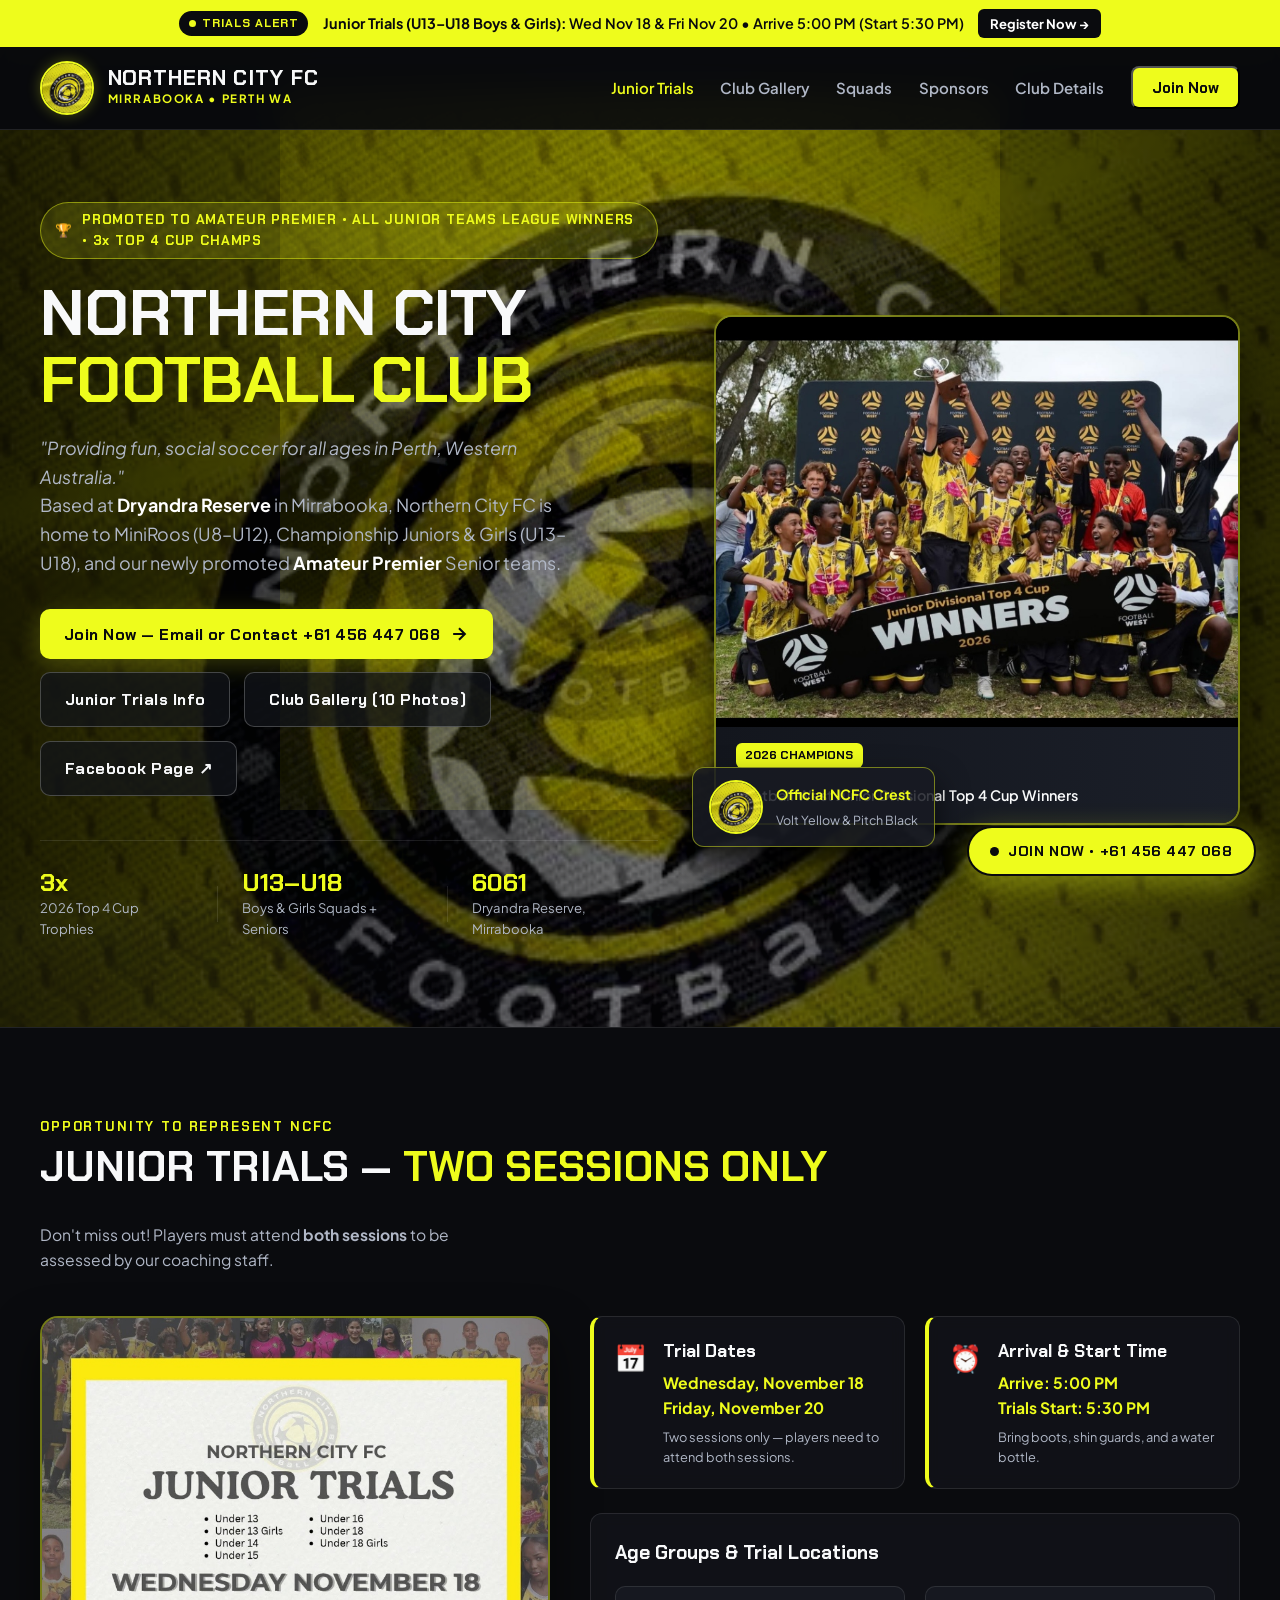
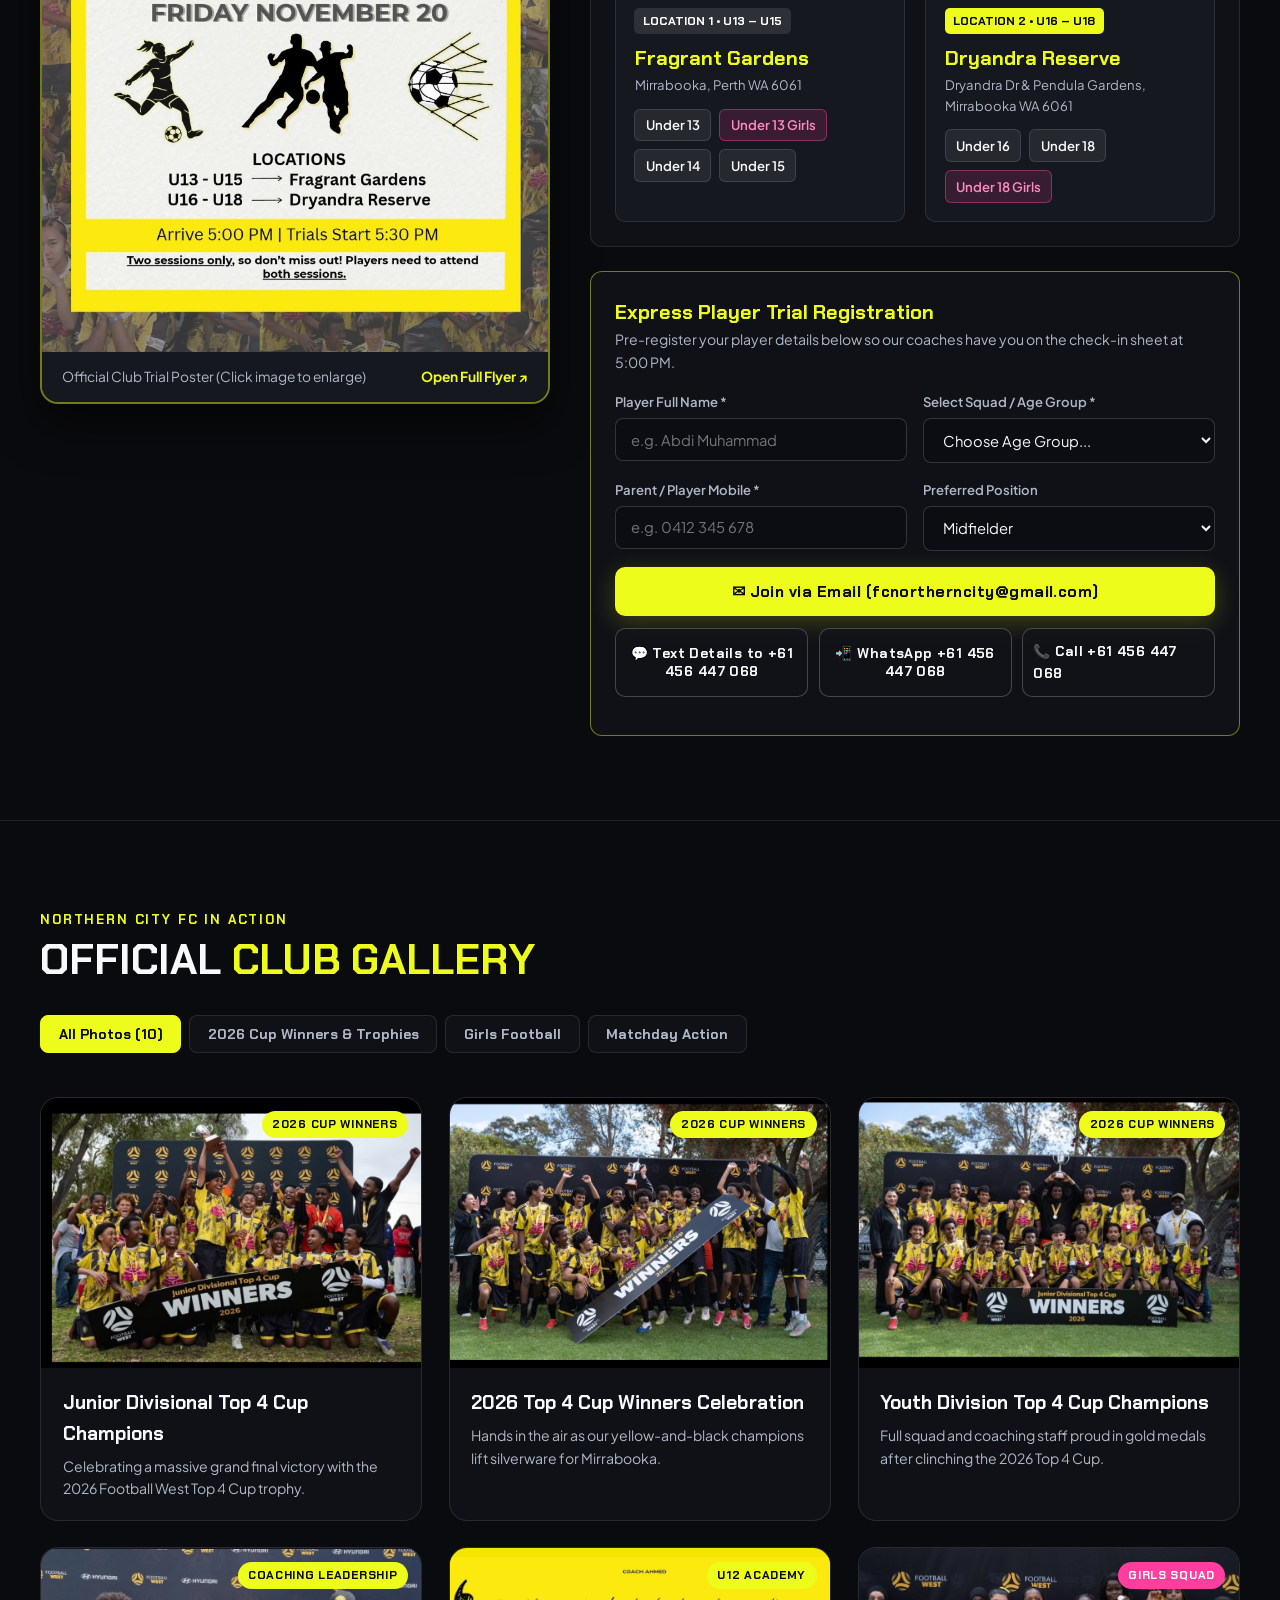
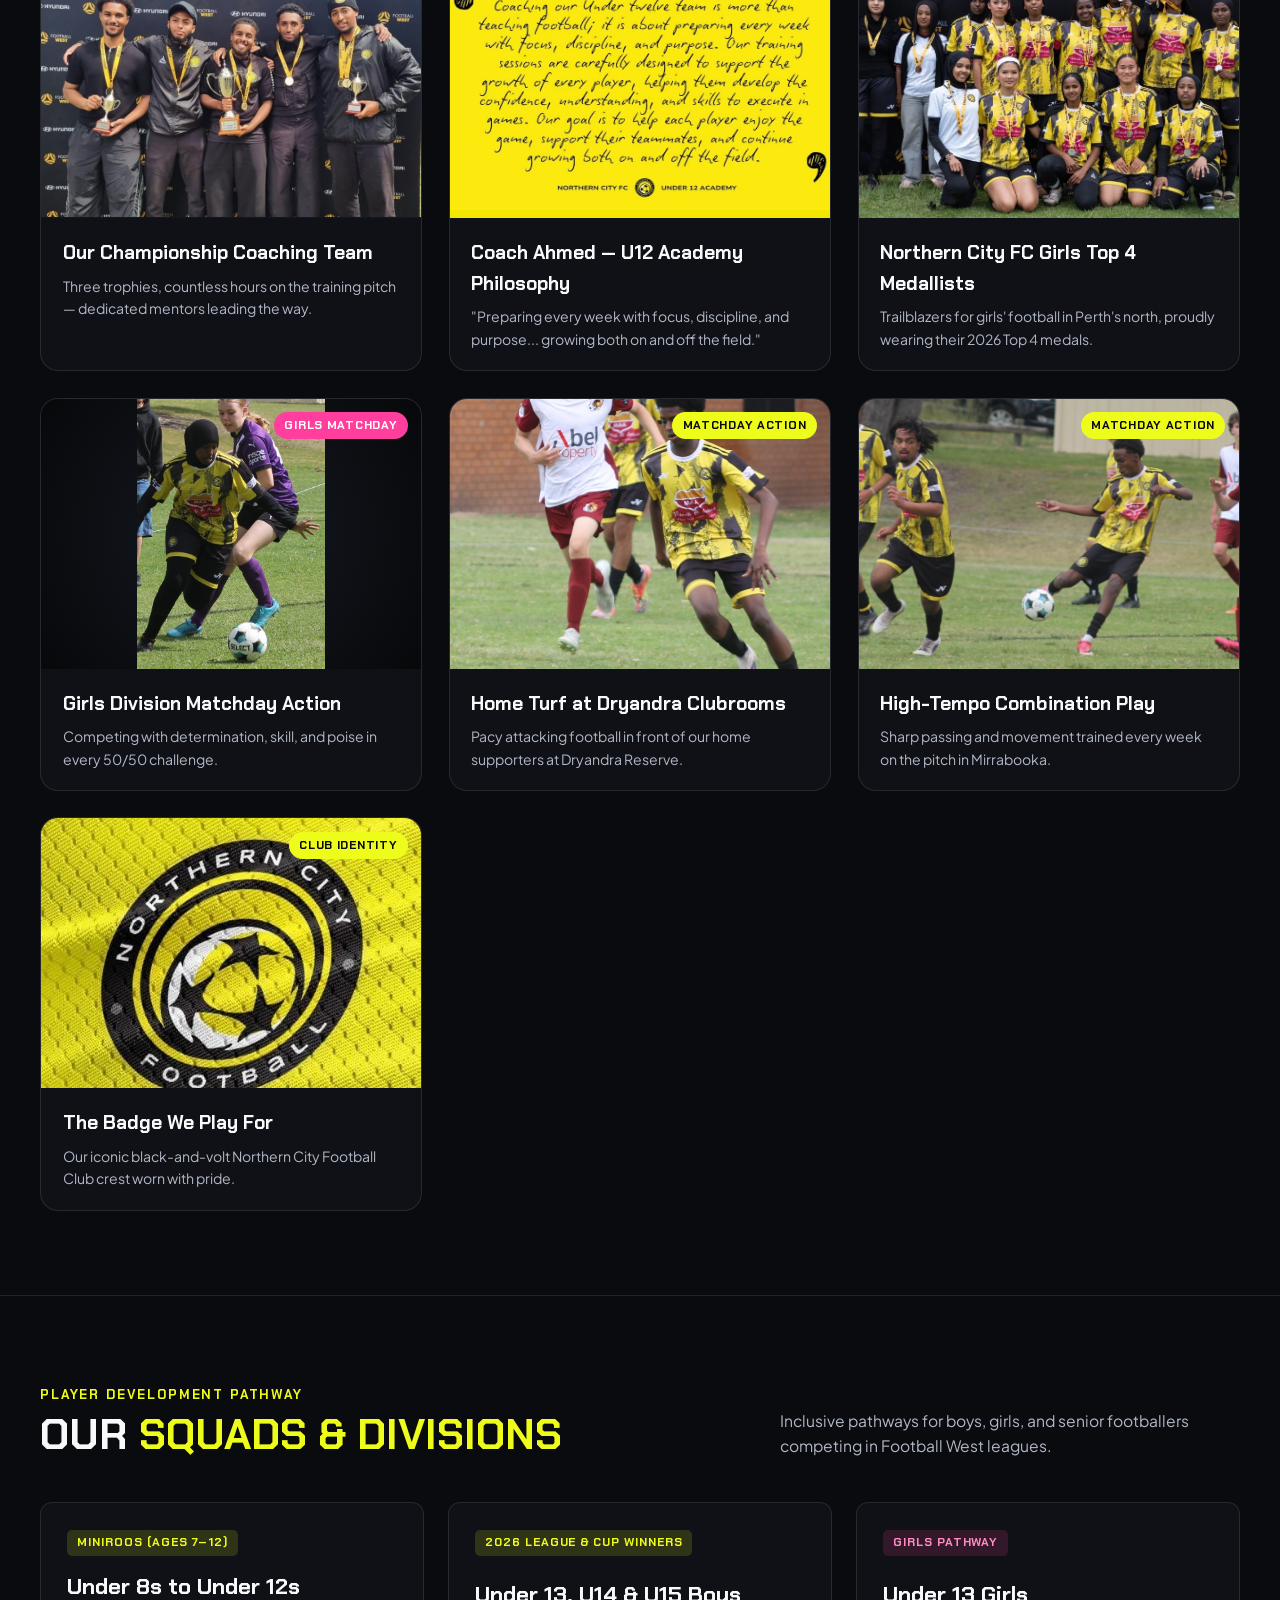
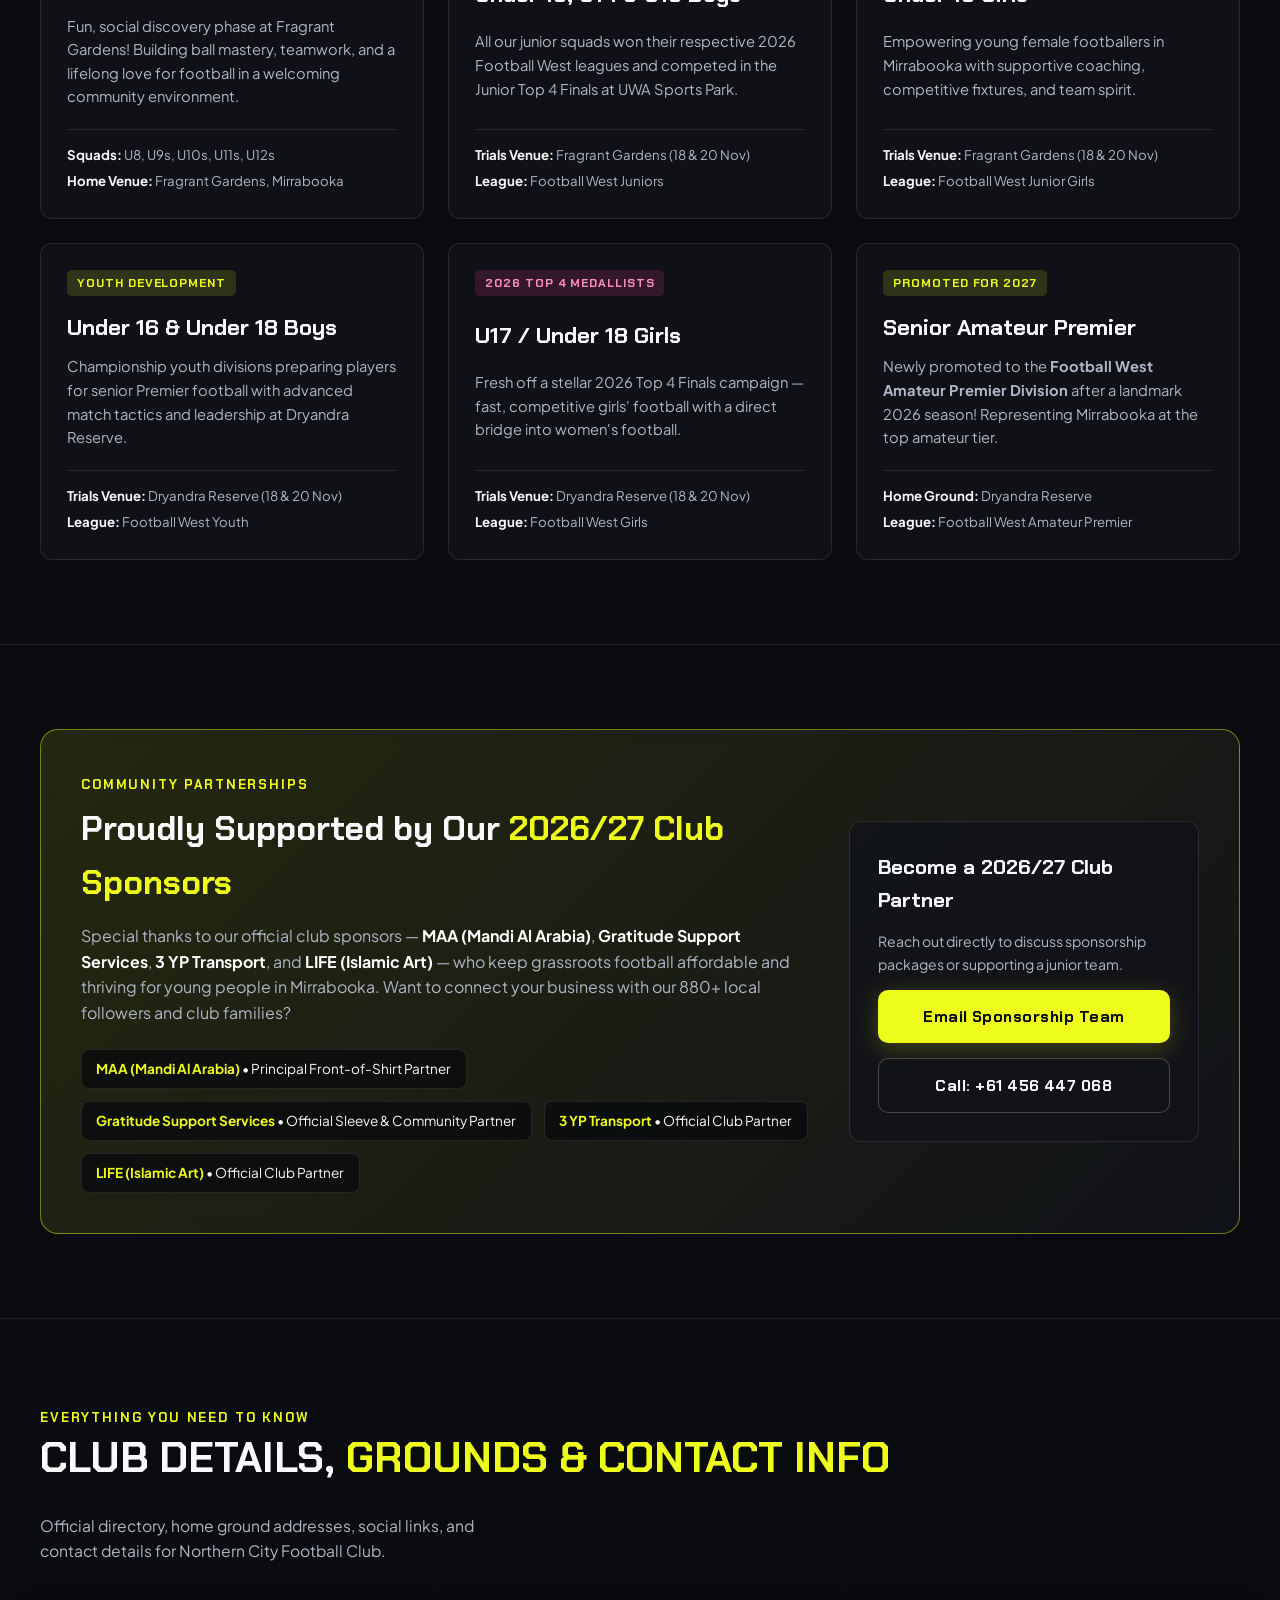
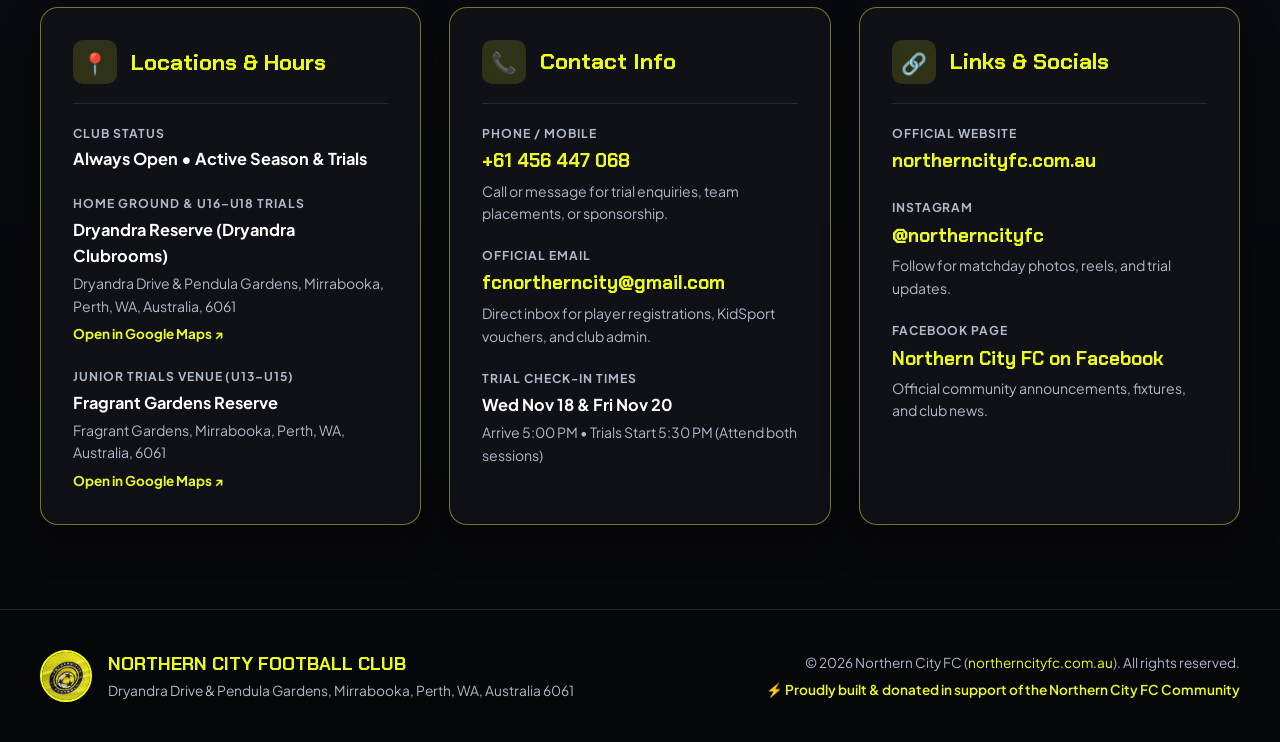
==== commit af84fbb3: "Personalise player name placeholder to e.g. Abdi Muhammad" ====
--- a/index.html
+++ b/index.html
@@ -212,7 +212,7 @@
             <div class="form-row">
               <div class="form-group">
                 <label for="playerName">Player Full Name *</label>
-                <input type="text" id="playerName" name="playerName" required placeholder="e.g. Jordan Mensah" />
+                <input type="text" id="playerName" name="playerName" required placeholder="e.g. Abdi Muhammad" />
               </div>
               <div class="form-group">
                 <label for="ageGroup">Select Squad / Age Group *</label>
@@ -683,7 +683,7 @@
         <div class="form-row">
           <div class="form-group">
             <label for="modalPlayerName">Player / Parent Full Name *</label>
-            <input type="text" id="modalPlayerName" required placeholder="e.g. Jordan Mensah" />
+            <input type="text" id="modalPlayerName" required placeholder="e.g. Abdi Muhammad" />
           </div>
           <div class="form-group">
             <label for="modalAgeGroup">Squad / Age Group *</label>
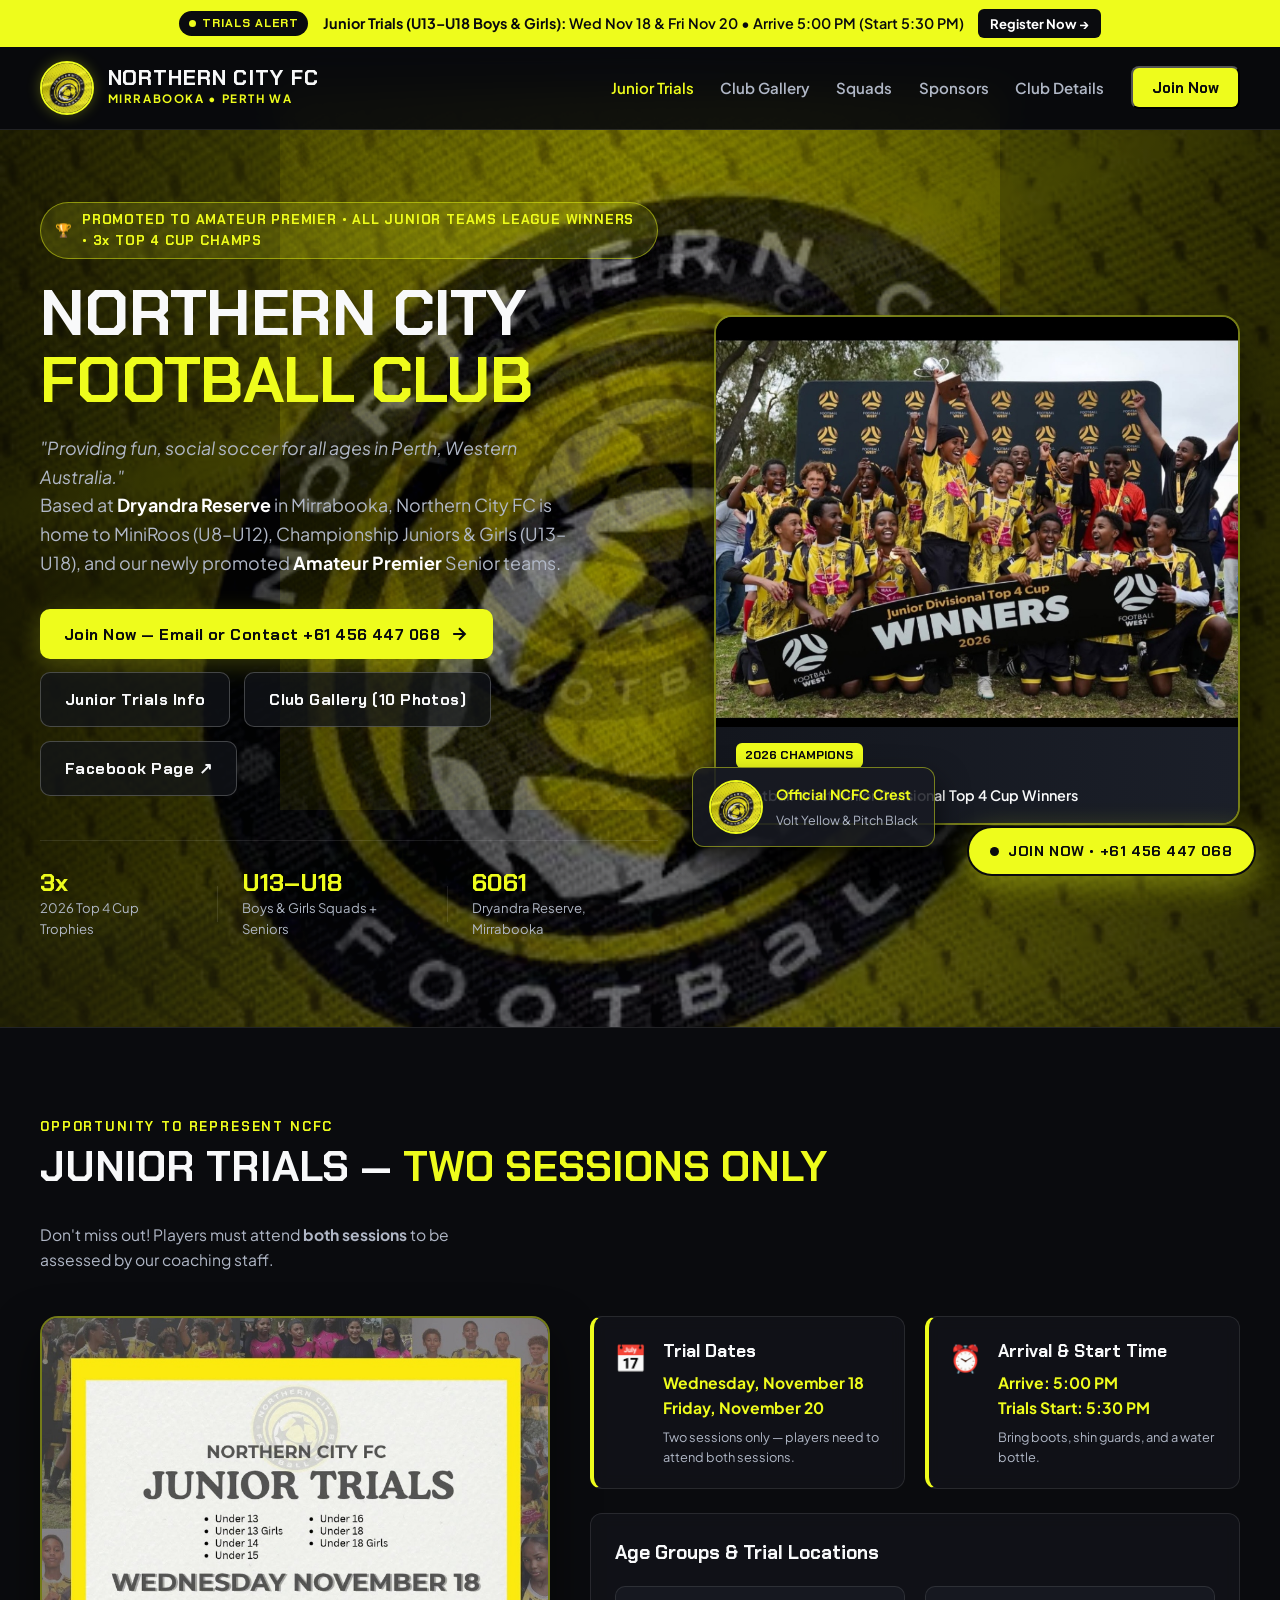
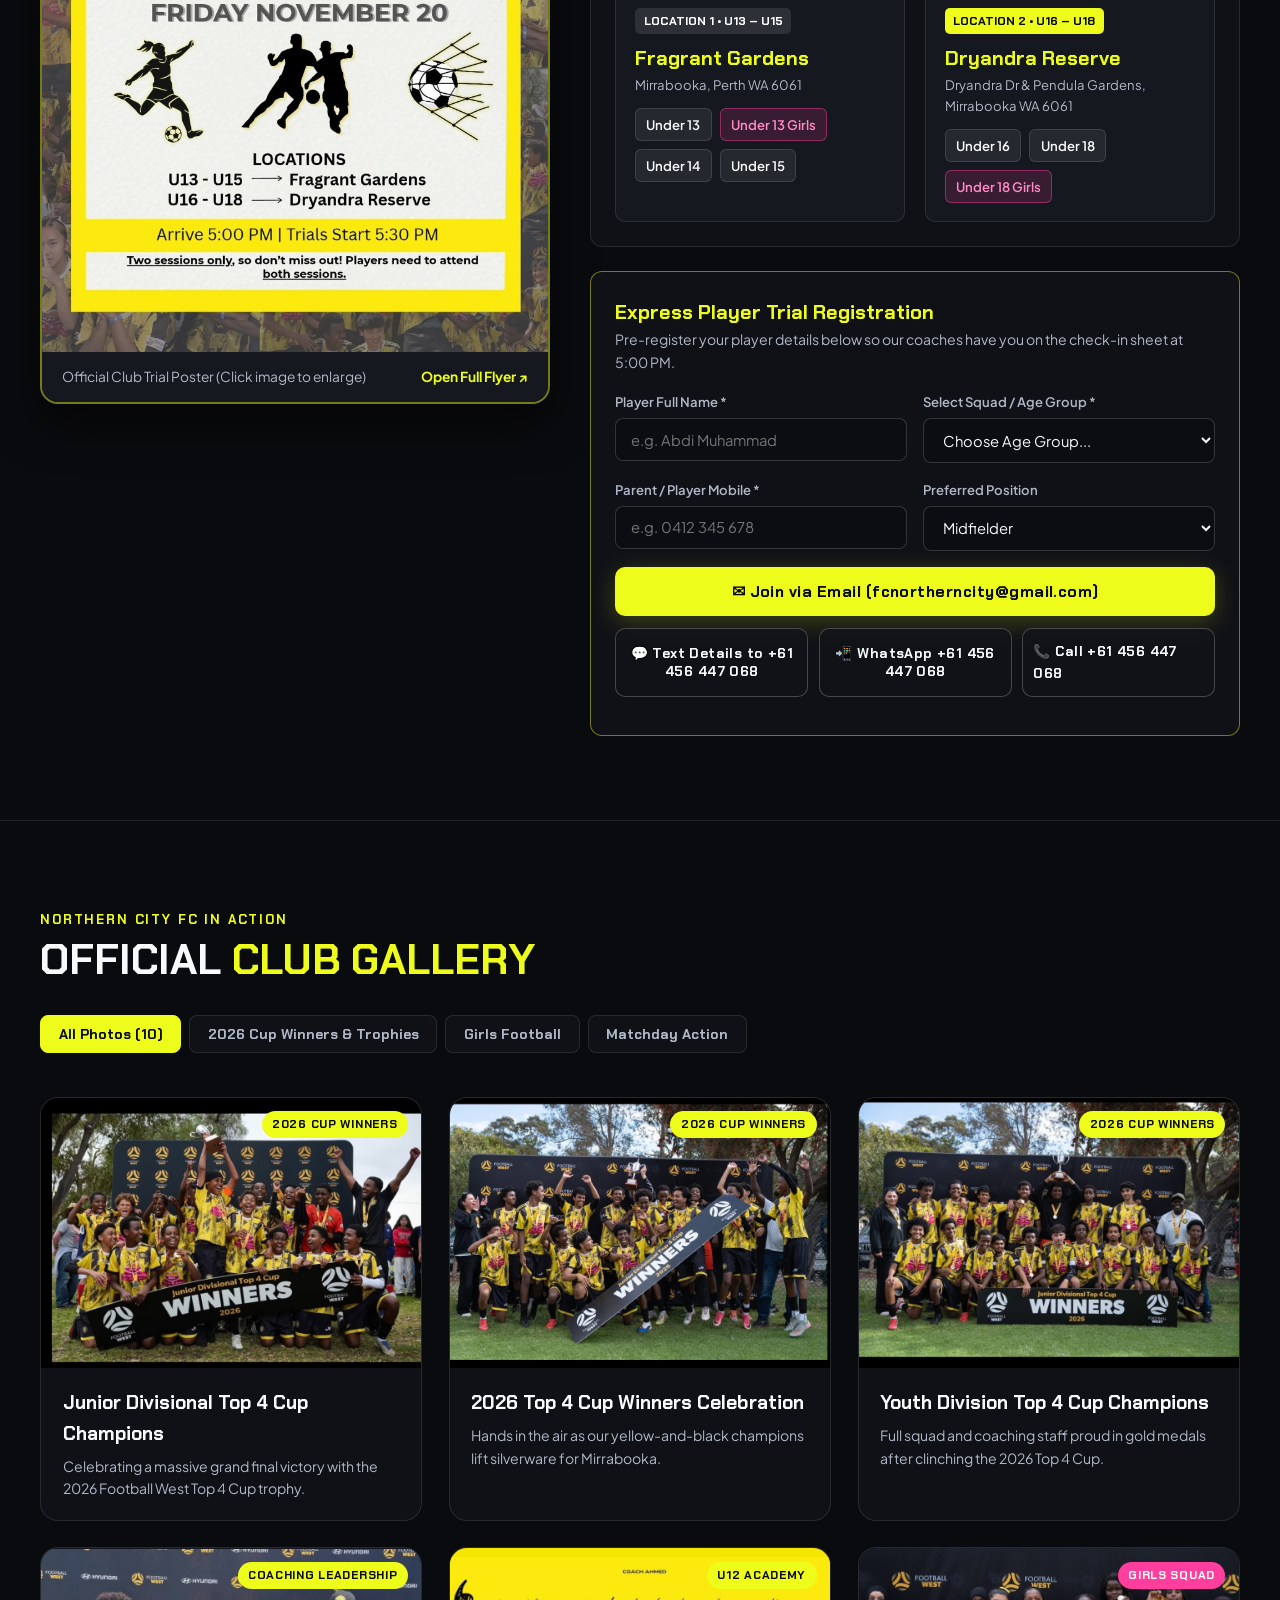
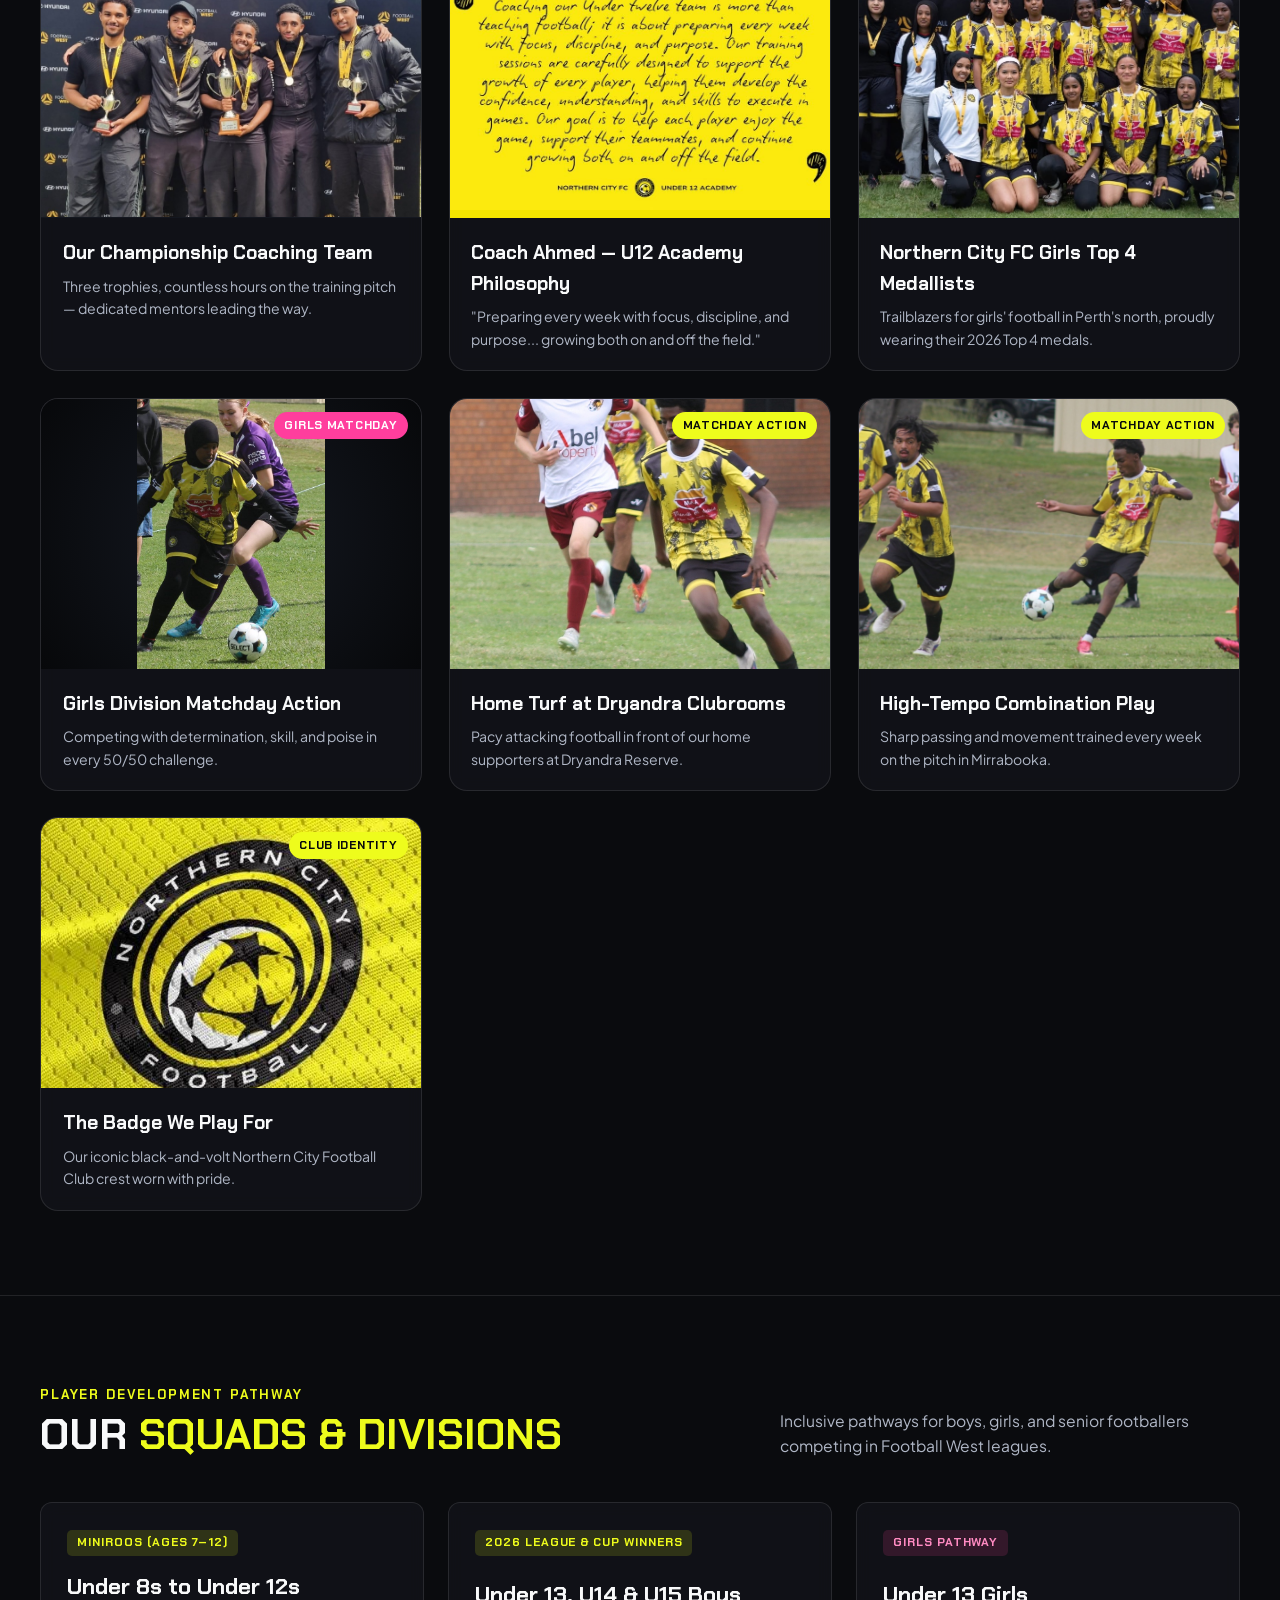
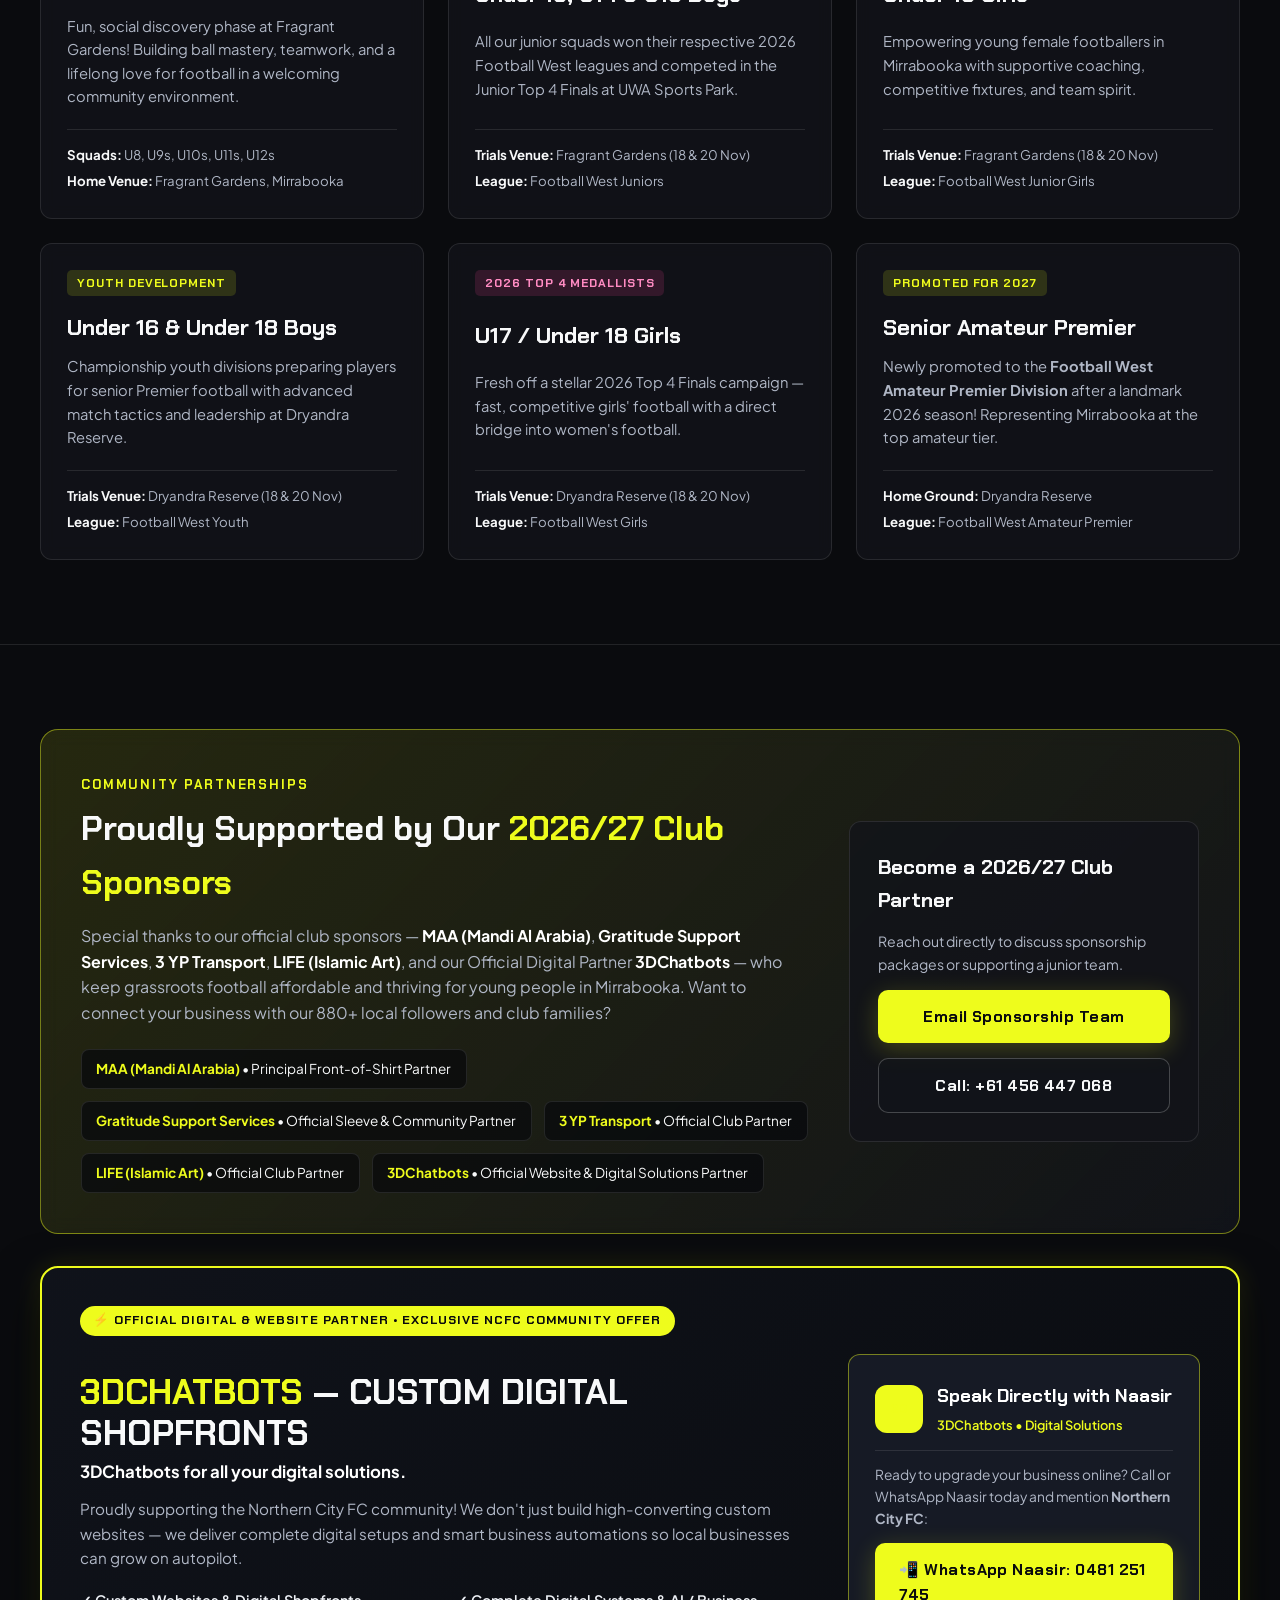
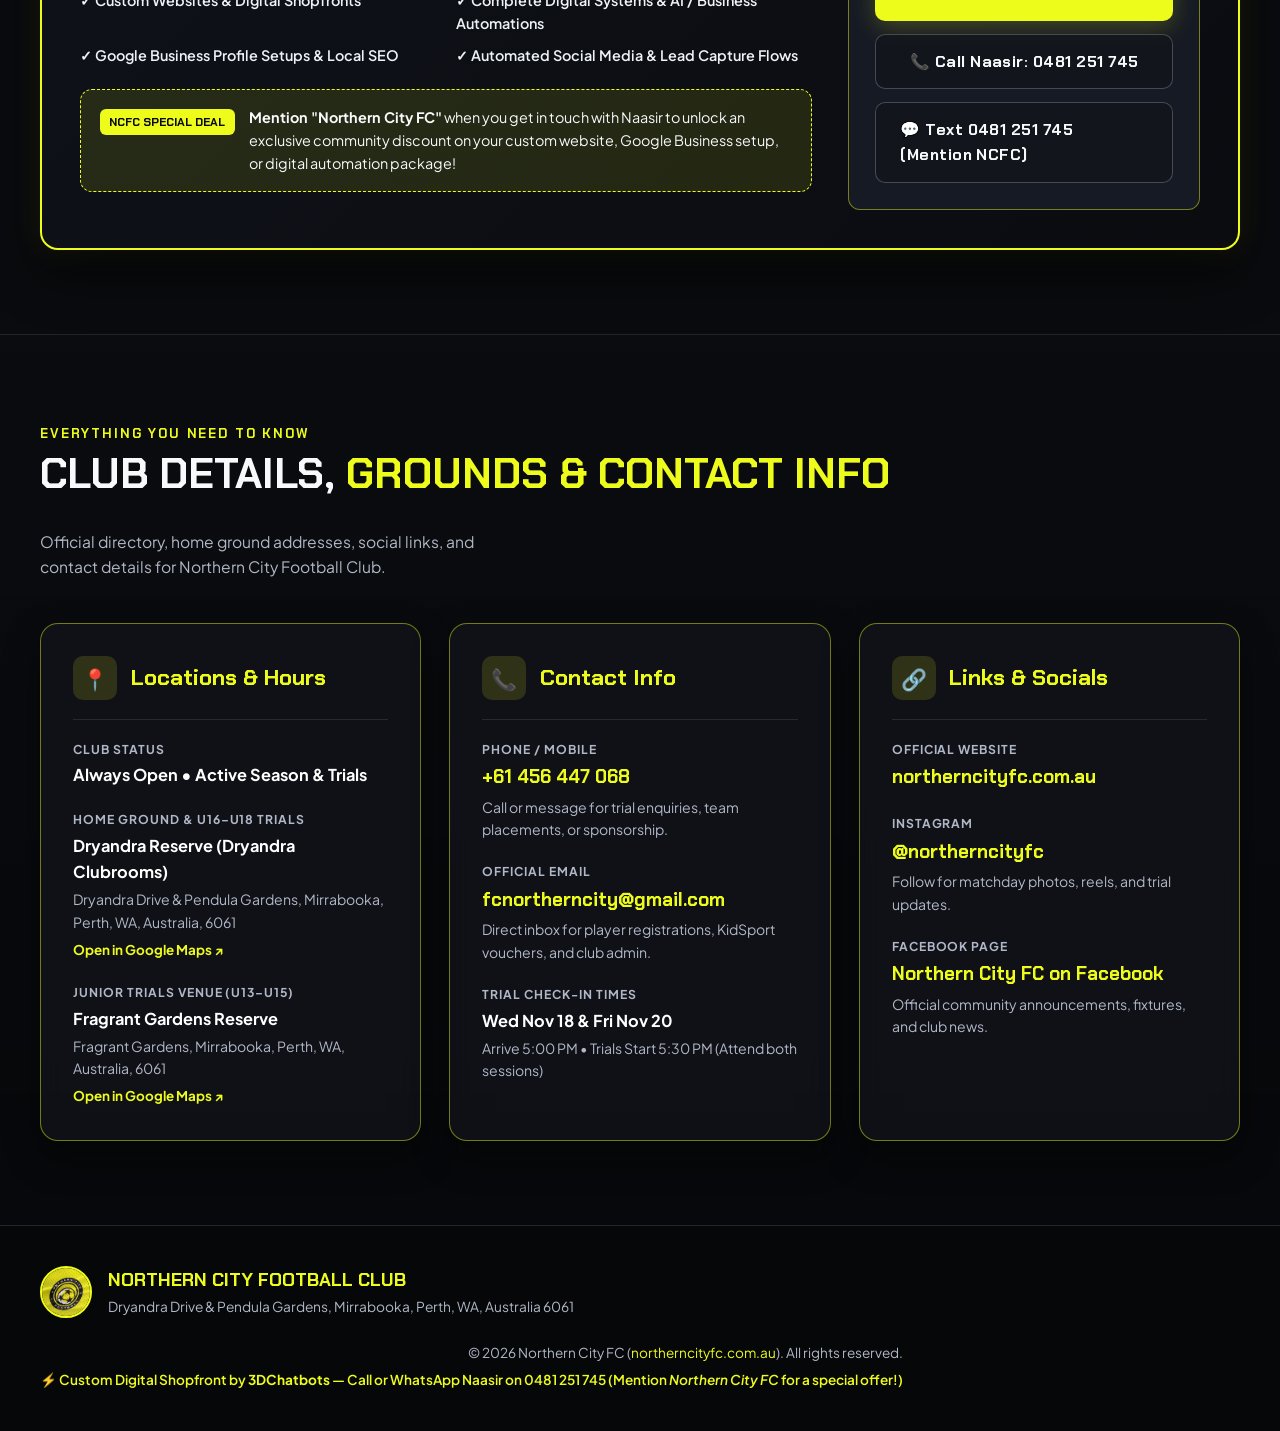
==== commit 2c61f69b: "Add 3DChatbots Official Digital Partner spotlight, NCFC community special offer, and Naasir contact " ====
--- a/index.html
+++ b/index.html
@@ -491,13 +491,14 @@
           <span class="section-kicker">COMMUNITY PARTNERSHIPS</span>
           <h2>Proudly Supported by Our <span class="text-volt">2026/27 Club Sponsors</span></h2>
           <p>
-            Special thanks to our official club sponsors — <strong>MAA (Mandi Al Arabia)</strong>, <strong>Gratitude Support Services</strong>, <strong>3 YP Transport</strong>, and <strong>LIFE (Islamic Art)</strong> — who keep grassroots football affordable and thriving for young people in Mirrabooka. Want to connect your business with our 880+ local followers and club families?
+            Special thanks to our official club sponsors — <strong>MAA (Mandi Al Arabia)</strong>, <strong>Gratitude Support Services</strong>, <strong>3 YP Transport</strong>, <strong>LIFE (Islamic Art)</strong>, and our Official Digital Partner <strong>3DChatbots</strong> — who keep grassroots football affordable and thriving for young people in Mirrabooka. Want to connect your business with our 880+ local followers and club families?
           </p>
           <div class="sponsor-tiers">
             <div class="tier-pill"><strong>MAA (Mandi Al Arabia)</strong> &bull; Principal Front-of-Shirt Partner</div>
             <div class="tier-pill"><strong>Gratitude Support Services</strong> &bull; Official Sleeve &amp; Community Partner</div>
             <div class="tier-pill"><strong>3 YP Transport</strong> &bull; Official Club Partner</div>
             <div class="tier-pill"><strong>LIFE (Islamic Art)</strong> &bull; Official Club Partner</div>
+            <div class="tier-pill"><strong>3DChatbots</strong> &bull; Official Website &amp; Digital Solutions Partner</div>
           </div>
         </div>
         <div class="sponsor-action-card">
@@ -511,6 +512,52 @@
           </a>
         </div>
       </div>
+
+      <!-- Featured Digital Partner Spotlight: 3DChatbots -->
+      <div class="digital-partner-spotlight" id="digital-partner">
+        <div class="partner-badge-top">&#9889; OFFICIAL DIGITAL &amp; WEBSITE PARTNER &bull; EXCLUSIVE NCFC COMMUNITY OFFER</div>
+        <div class="partner-spotlight-grid">
+          <div class="partner-info">
+            <h3 class="partner-brand-title">
+              <span class="text-volt">3DCHATBOTS</span> &mdash; CUSTOM DIGITAL SHOPFRONTS
+            </h3>
+            <p class="partner-tagline"><strong>3DChatbots for all your digital solutions.</strong></p>
+            <p class="partner-desc">
+              Proudly supporting the Northern City FC community! We don't just build high-converting custom websites &mdash; we deliver complete digital setups and smart business automations so local businesses can grow on autopilot.
+            </p>
+            <ul class="partner-services-list">
+              <li>&#10003; Custom Websites &amp; Digital Shopfronts</li>
+              <li>&#10003; Complete Digital Systems &amp; AI / Business Automations</li>
+              <li>&#10003; Google Business Profile Setups &amp; Local SEO</li>
+              <li>&#10003; Automated Social Media &amp; Lead Capture Flows</li>
+            </ul>
+            <div class="ncfc-special-banner">
+              <span class="special-pill">NCFC SPECIAL DEAL</span>
+              <p><strong>Mention "Northern City FC"</strong> when you get in touch with Naasir to unlock an exclusive community discount on your custom website, Google Business setup, or digital automation package!</p>
+            </div>
+          </div>
+
+          <div class="partner-cta-box">
+            <div class="partner-contact-header">
+              <span class="partner-avatar">3D</span>
+              <div>
+                <strong>Speak Directly with Naasir</strong>
+                <span>3DChatbots &bull; Digital Solutions</span>
+              </div>
+            </div>
+            <p class="partner-cta-sub">Ready to upgrade your business online? Call or WhatsApp Naasir today and mention <strong>Northern City FC</strong>:</p>
+            <a href="https://wa.me/61481251745?text=Hi%20Naasir%20at%203DChatbots!%20I%20saw%20your%20work%20on%20the%20Northern%20City%20FC%20website%20and%20would%20like%20to%20claim%20the%20NCFC%20special%20for%20my%20business." target="_blank" rel="noopener" class="btn btn-volt btn-full">
+              &#128242; WhatsApp Naasir: 0481 251 745
+            </a>
+            <a href="tel:+61481251745" class="btn btn-outline btn-full">
+              &#128222; Call Naasir: 0481 251 745
+            </a>
+            <a href="sms:+61481251745?body=Hi%20Naasir%20at%203DChatbots!%20I'm%20reaching%20out%20from%20Northern%20City%20FC%20about%20a%20digital%20shopfront%20/%20Google%20Business%20setup." class="btn btn-outline btn-full">
+              &#128172; Text 0481 251 745 (Mention NCFC)
+            </a>
+          </div>
+        </div>
+      </div>
     </div>
   </section>
 
@@ -620,7 +667,7 @@
       <div class="footer-credit">
         <p>&copy; 2026 Northern City FC (<a href="https://northerncityfc.com.au">northerncityfc.com.au</a>). All rights reserved.</p>
         <p class="community-supporter-badge">
-          <span>&#9889; Proudly built &amp; donated in support of the Northern City FC Community</span>
+          <span>&#9889; Custom Digital Shopfront by <strong>3DChatbots</strong> &mdash; Call or WhatsApp Naasir on <a href="https://wa.me/61481251745?text=Hi%20Naasir%20at%203DChatbots!%20I%20saw%20the%20Northern%20City%20FC%20website%20and%20want%20to%20ask%20about%20the%20NCFC%20special." target="_blank" rel="noopener">0481 251 745</a> (Mention <em>Northern City FC</em> for a special offer!)</span>
         </p>
       </div>
     </div>
--- a/assets/css/styles.css
+++ b/assets/css/styles.css
@@ -1177,6 +1177,152 @@
   color: var(--text-muted);
 }
 
+/* 3DChatbots Featured Digital Partner Spotlight */
+.digital-partner-spotlight {
+  margin-top: 2rem;
+  background: linear-gradient(135deg, rgba(16, 19, 27, 0.96), rgba(10, 12, 16, 0.98));
+  border: 2px solid var(--volt);
+  border-radius: var(--radius-lg);
+  padding: 2.35rem;
+  position: relative;
+  box-shadow: 0 22px 50px rgba(0, 0, 0, 0.65), 0 0 28px rgba(238, 252, 28, 0.12);
+  backdrop-filter: blur(12px);
+}
+
+.partner-badge-top {
+  display: inline-block;
+  background: var(--volt);
+  color: #090a0d;
+  font-family: var(--font-display);
+  font-size: 0.78rem;
+  font-weight: 700;
+  letter-spacing: 0.08em;
+  padding: 0.3rem 0.85rem;
+  border-radius: 99px;
+  margin-bottom: 1.15rem;
+}
+
+.partner-spotlight-grid {
+  display: grid;
+  grid-template-columns: 1.35fr 0.65fr;
+  gap: 2.25rem;
+  align-items: center;
+}
+
+.partner-brand-title {
+  font-family: var(--font-display);
+  font-size: clamp(1.65rem, 2.8vw, 2.2rem);
+  font-weight: 700;
+  line-height: 1.15;
+  margin-bottom: 0.35rem;
+}
+
+.partner-tagline {
+  font-size: 1.05rem;
+  color: #ffffff;
+  margin-bottom: 0.75rem;
+}
+
+.partner-desc {
+  color: var(--text-muted);
+  font-size: 0.95rem;
+  margin-bottom: 1.15rem;
+}
+
+.partner-services-list {
+  list-style: none;
+  display: grid;
+  grid-template-columns: 1fr 1fr;
+  gap: 0.6rem 1.25rem;
+  margin-bottom: 1.35rem;
+}
+
+.partner-services-list li {
+  font-size: 0.9rem;
+  font-weight: 600;
+  color: #eef1f6;
+}
+
+.ncfc-special-banner {
+  background: rgba(238, 252, 28, 0.11);
+  border: 1px dashed var(--volt);
+  border-radius: var(--radius-md);
+  padding: 1rem 1.2rem;
+  display: flex;
+  align-items: flex-start;
+  gap: 0.9rem;
+}
+
+.special-pill {
+  background: var(--volt);
+  color: #090a0d;
+  font-family: var(--font-display);
+  font-size: 0.74rem;
+  font-weight: 700;
+  padding: 0.25rem 0.6rem;
+  border-radius: 6px;
+  white-space: nowrap;
+  flex-shrink: 0;
+  margin-top: 0.15rem;
+}
+
+.ncfc-special-banner p {
+  font-size: 0.9rem;
+  color: #f8f9fa;
+  margin: 0;
+}
+
+.partner-cta-box {
+  background: rgba(24, 28, 38, 0.95);
+  border: 1px solid var(--border-volt);
+  border-radius: var(--radius-md);
+  padding: 1.65rem;
+  display: flex;
+  flex-direction: column;
+  gap: 0.8rem;
+}
+
+.partner-contact-header {
+  display: flex;
+  align-items: center;
+  gap: 0.85rem;
+  padding-bottom: 0.85rem;
+  border-bottom: 1px solid var(--border-subtle);
+}
+
+.partner-avatar {
+  width: 48px;
+  height: 48px;
+  border-radius: 12px;
+  background: var(--volt);
+  color: #090a0d;
+  font-family: var(--font-display);
+  font-size: 1.25rem;
+  font-weight: 700;
+  display: flex;
+  align-items: center;
+  justify-content: center;
+  flex-shrink: 0;
+}
+
+.partner-contact-header strong {
+  display: block;
+  font-family: var(--font-display);
+  font-size: 1.15rem;
+  color: #ffffff;
+}
+
+.partner-contact-header span {
+  font-size: 0.8rem;
+  color: var(--volt);
+  font-weight: 600;
+}
+
+.partner-cta-sub {
+  font-size: 0.86rem;
+  color: var(--text-muted);
+}
+
 /* Bottom All-In-One Club Details Hub */
 .bottom-details-section {
   background: linear-gradient(180deg, rgba(12, 14, 19, 0.45) 0%, rgba(7, 8, 11, 0.78) 100%);
@@ -1392,6 +1538,7 @@
   .hero-grid,
   .trials-grid,
   .sponsor-cta-box,
+  .partner-spotlight-grid,
   .details-hub-grid {
     grid-template-columns: 1fr;
   }
@@ -1435,8 +1582,13 @@
   .teams-grid,
   .join-phone-row,
   .direct-contact-strip,
-  .modal-action-buttons {
+  .modal-action-buttons,
+  .partner-services-list {
     grid-template-columns: 1fr;
+  }
+
+  .ncfc-special-banner {
+    flex-direction: column;
   }
 
   .footer-credit {
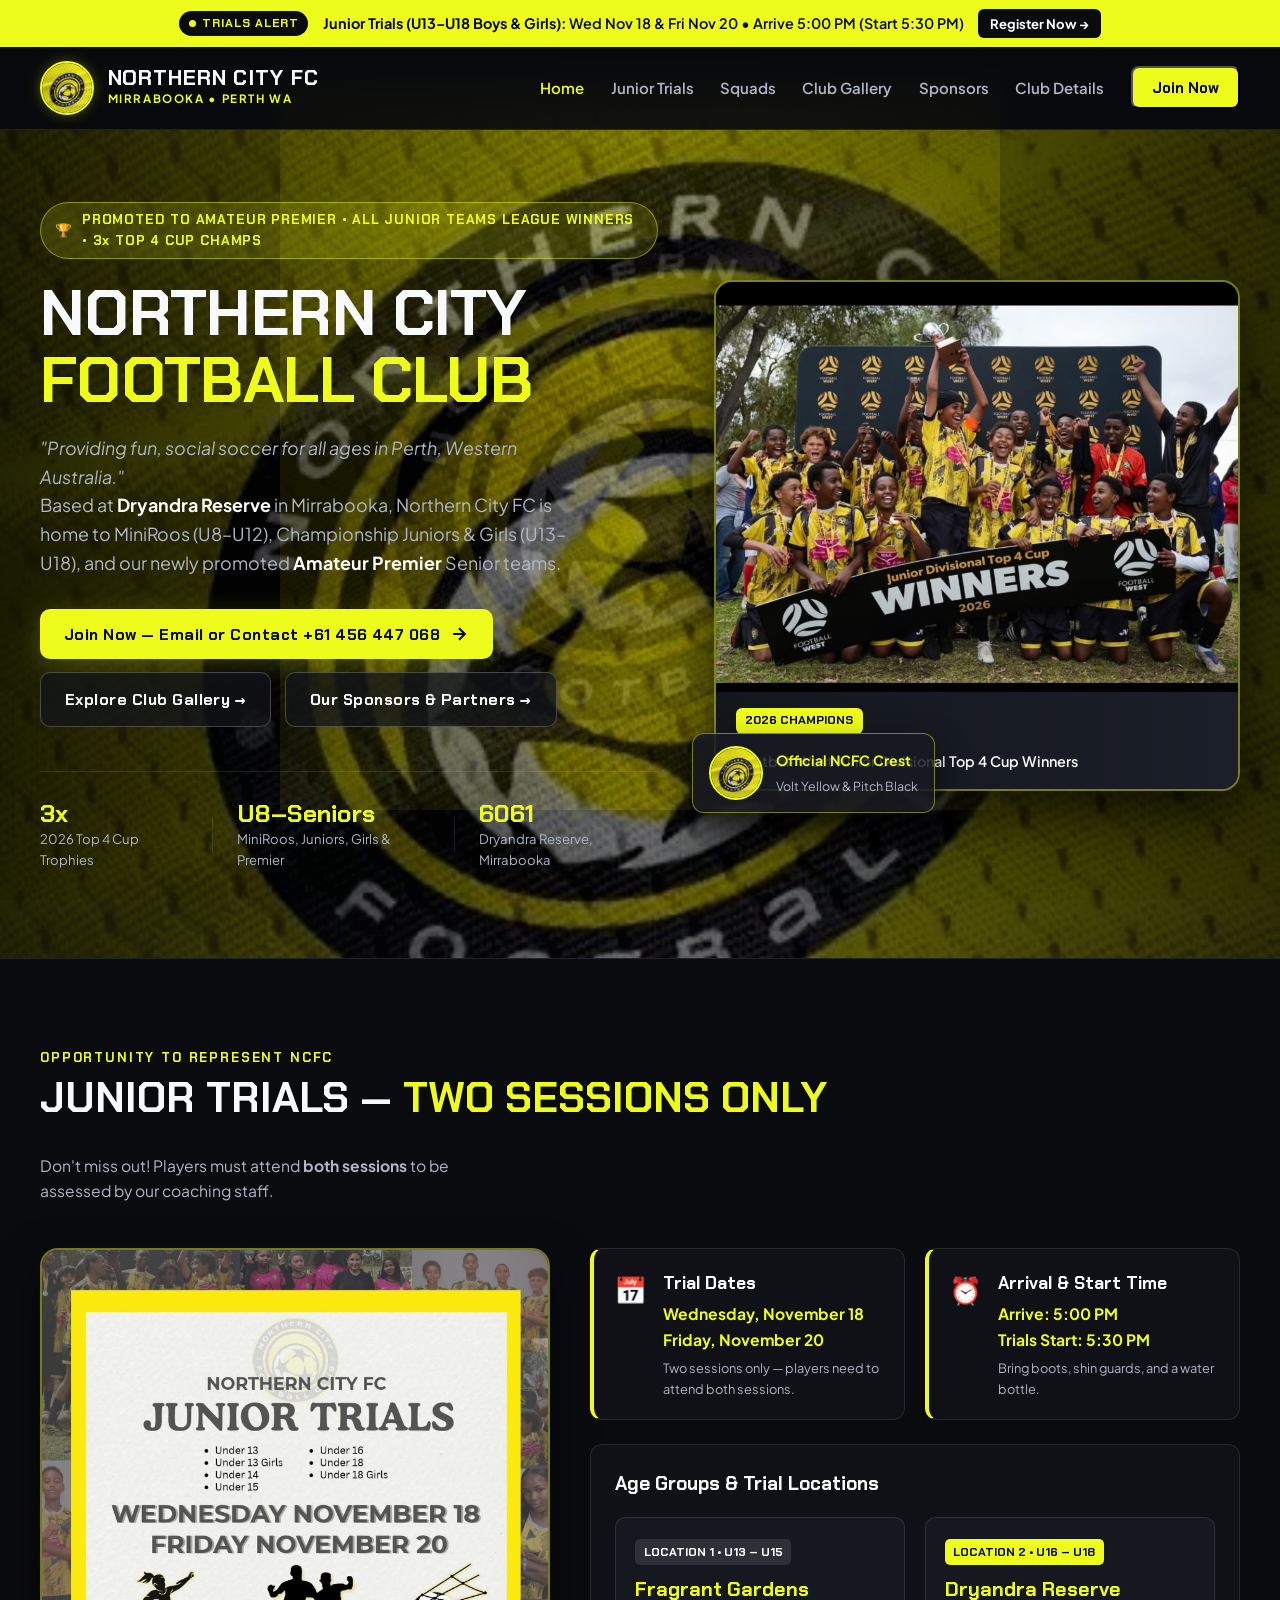
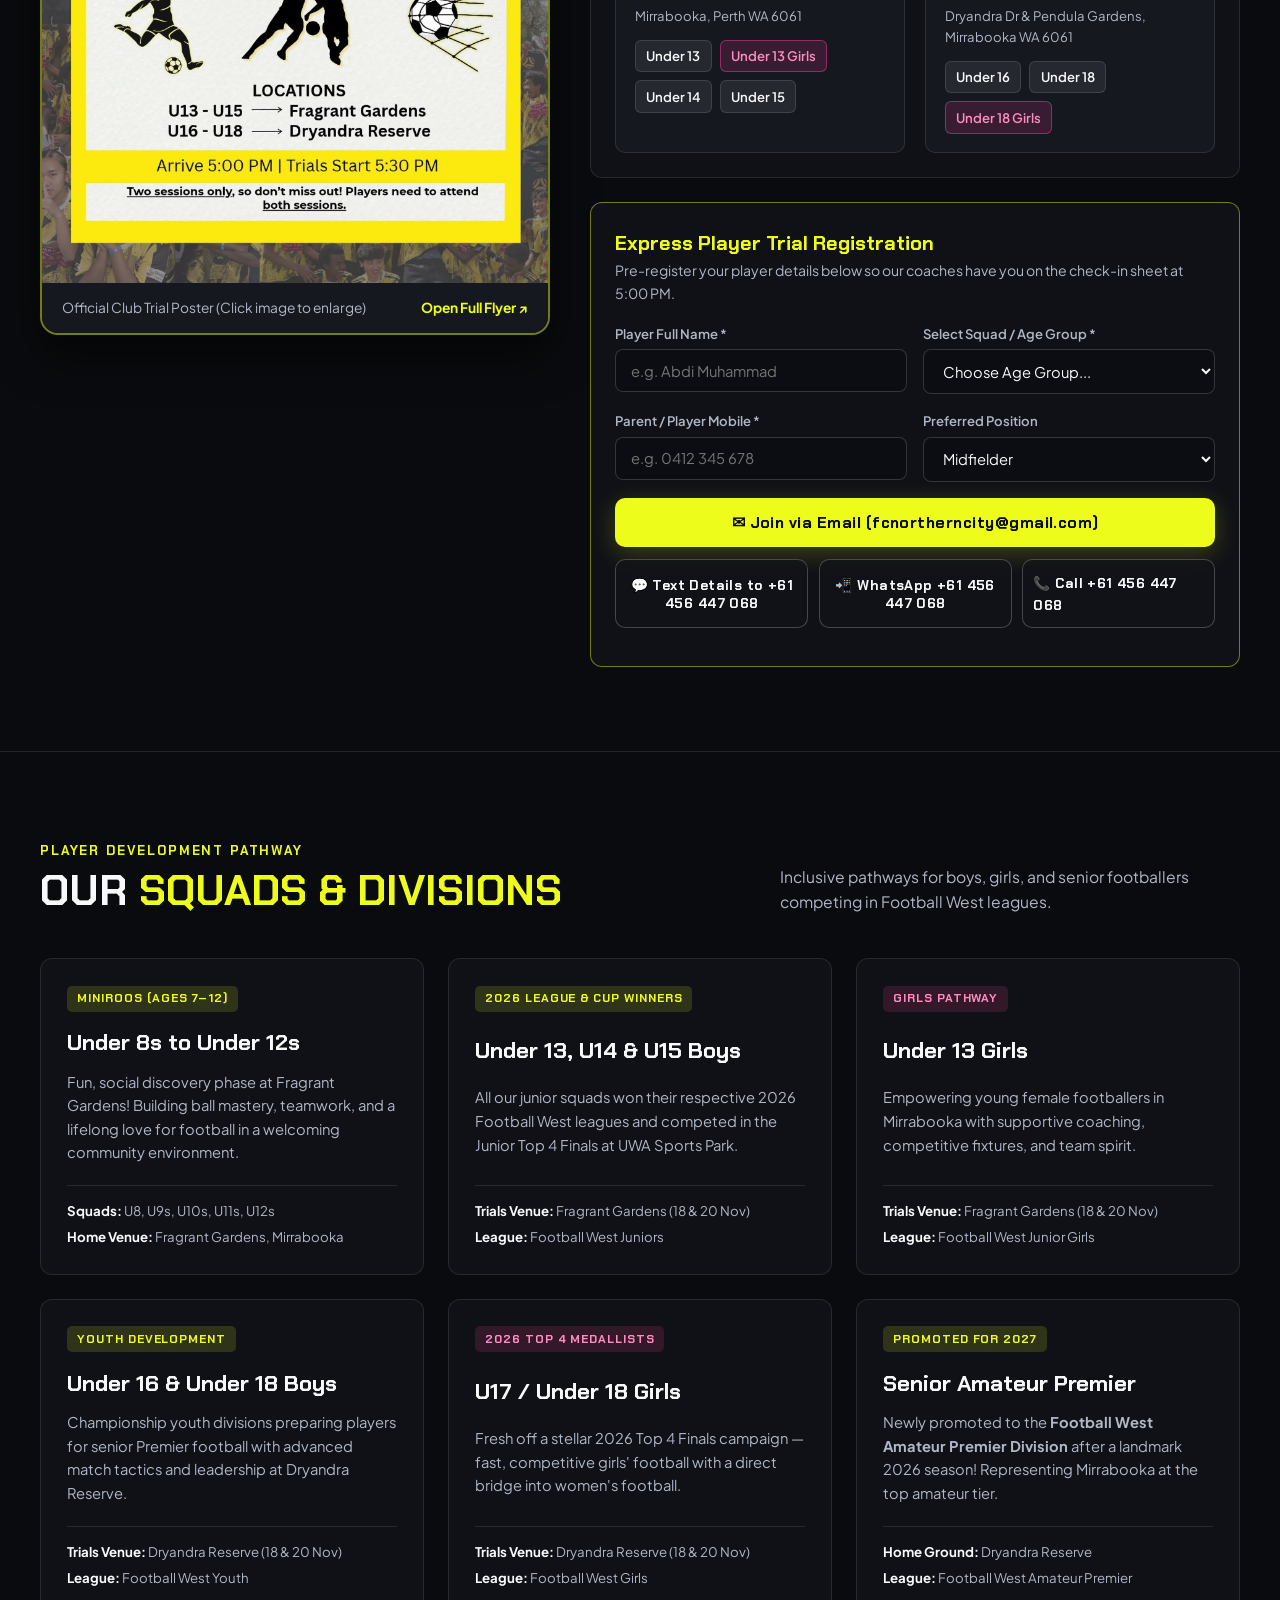
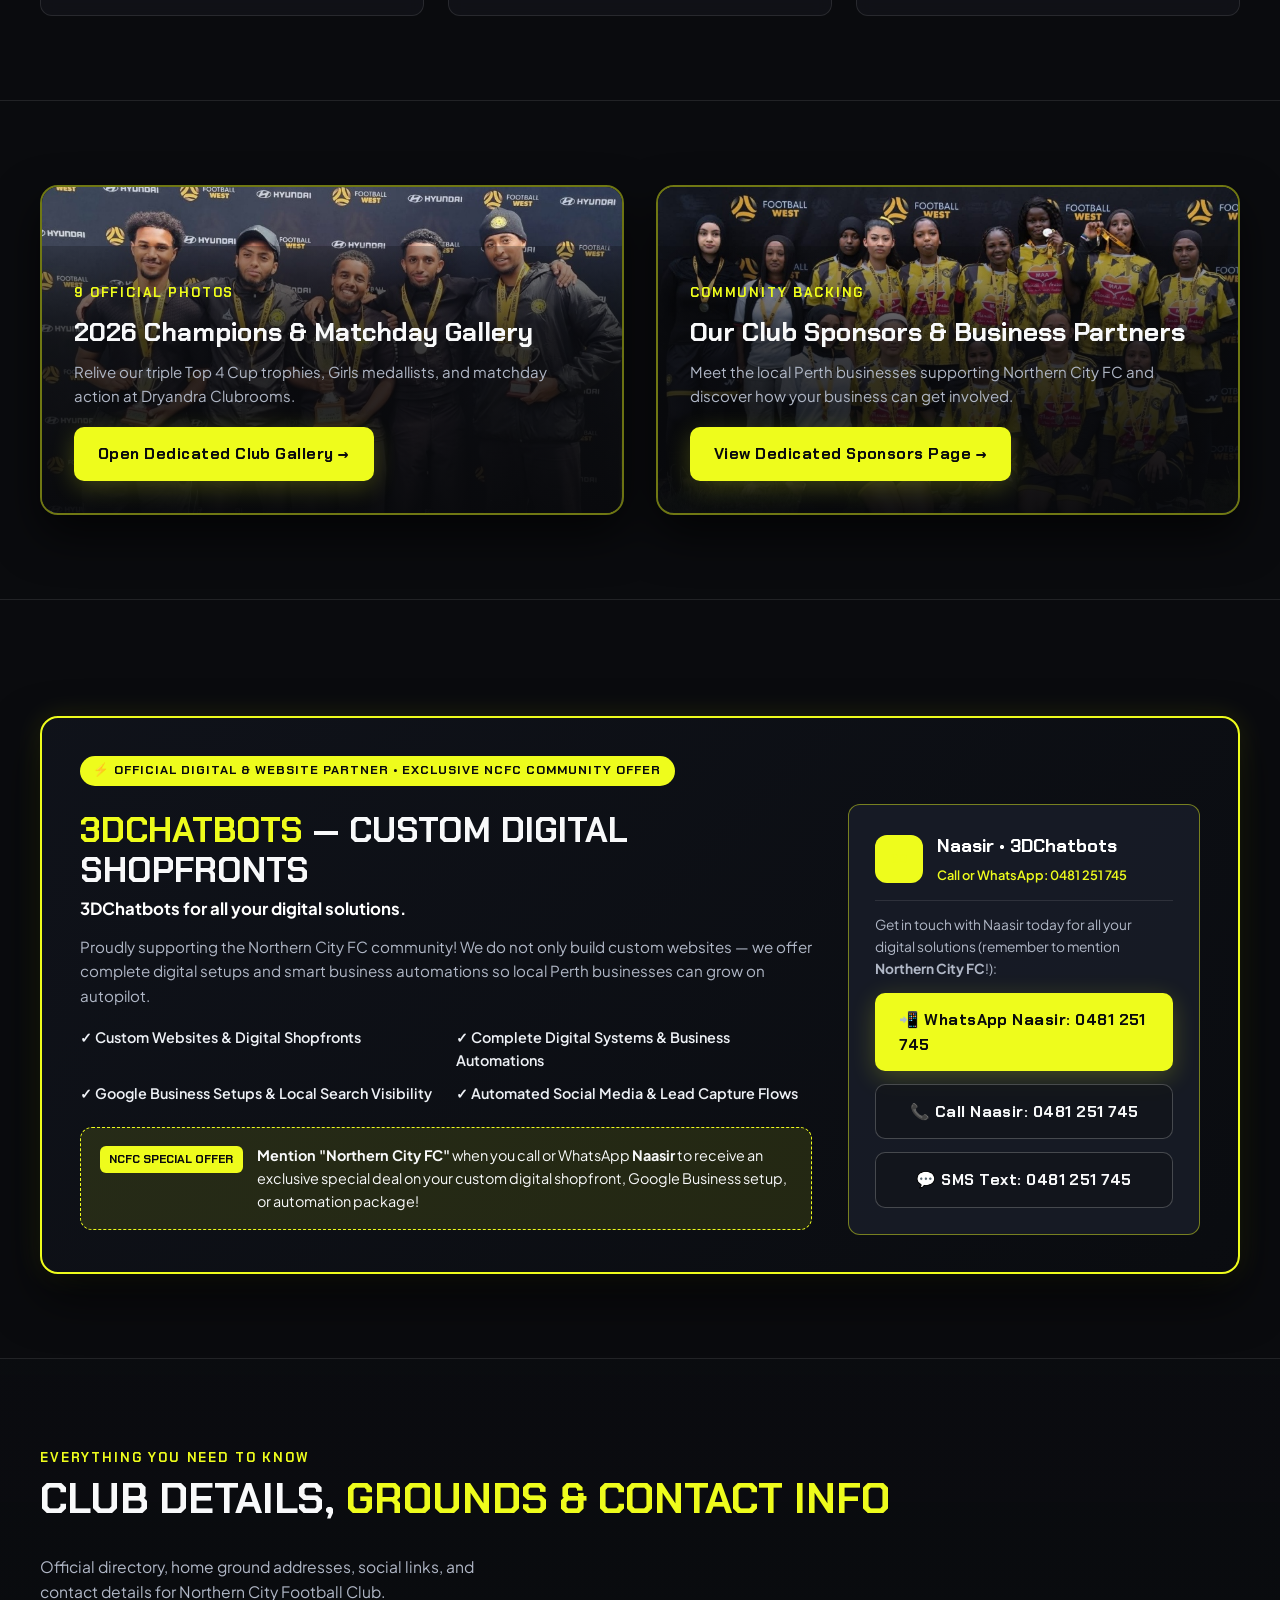
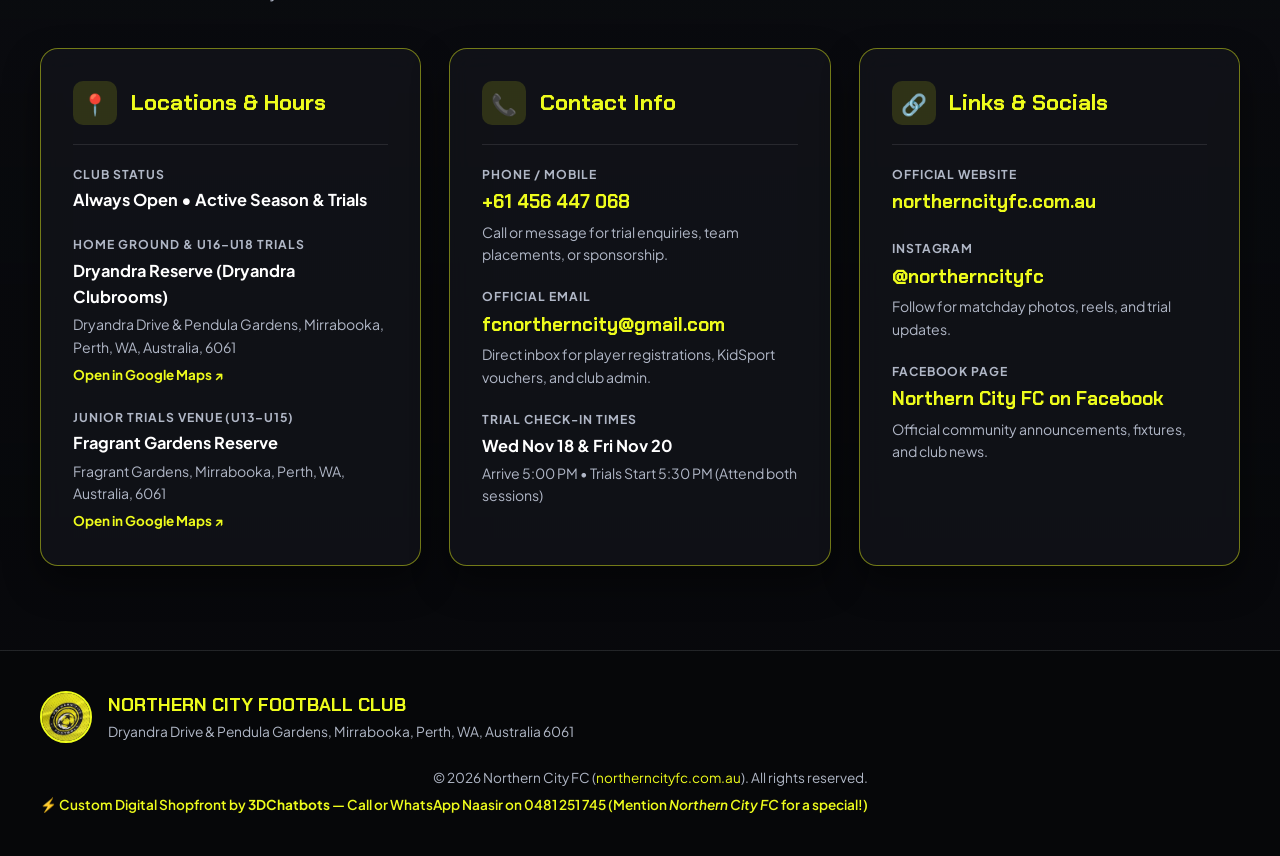
==== commit 41516786: "Remove floating footer Join Now button, add dedicated Gallery & Sponsors pages, and place 3DChatbots" ====
--- a/index.html
+++ b/index.html
@@ -8,7 +8,7 @@
   <link rel="preconnect" href="https://fonts.googleapis.com">
   <link rel="preconnect" href="https://fonts.gstatic.com" crossorigin>
   <link href="https://fonts.googleapis.com/css2?family=Chakra+Petch:ital,wght@0,600;0,700;1,700&family=Plus+Jakarta+Sans:wght@400;500;600;700&display=swap" rel="stylesheet">
-  <link rel="stylesheet" href="assets/css/styles.css?v=4" />
+  <link rel="stylesheet" href="assets/css/styles.css" />
 </head>
 <body>
 
@@ -27,7 +27,7 @@
   <!-- Navigation -->
   <header class="site-header" id="top">
     <div class="container nav-container">
-      <a href="#top" class="brand" aria-label="Northern City FC Home">
+      <a href="index.html" class="brand" aria-label="Northern City FC Home">
         <div class="crest-wrapper">
           <img src="assets/images/logo-patch.jpg" alt="Northern City FC Crest" class="nav-crest-img" />
         </div>
@@ -44,10 +44,11 @@
       </button>
 
       <nav class="main-nav" id="mainNav">
-        <a href="#trials" class="nav-link highlight-link">Junior Trials</a>
-        <a href="#gallery" class="nav-link">Club Gallery</a>
+        <a href="index.html" class="nav-link highlight-link">Home</a>
+        <a href="#trials" class="nav-link">Junior Trials</a>
         <a href="#teams" class="nav-link">Squads</a>
-        <a href="#sponsors" class="nav-link">Sponsors</a>
+        <a href="gallery.html" class="nav-link">Club Gallery</a>
+        <a href="sponsors.html" class="nav-link">Sponsors</a>
         <a href="#details" class="nav-link">Club Details</a>
         <button type="button" class="nav-btn open-join-modal">Join Now</button>
       </nav>
@@ -76,14 +77,11 @@
             Join Now &mdash; Email or Contact +61 456 447 068
             <svg width="20" height="20" viewBox="0 0 24 24" fill="none" stroke="currentColor" stroke-width="2.5"><path d="M5 12h14M12 5l7 7-7 7"/></svg>
           </button>
-          <a href="#trials" class="btn btn-outline">
-            Junior Trials Info
+          <a href="gallery.html" class="btn btn-outline">
+            Explore Club Gallery &rarr;
           </a>
-          <a href="#gallery" class="btn btn-outline">
-            Club Gallery (10 Photos)
-          </a>
-          <a href="https://www.facebook.com/search/top?q=northern%20city%20fc" target="_blank" rel="noopener" class="btn btn-outline">
-            Facebook Page &nearr;
+          <a href="sponsors.html" class="btn btn-outline">
+            Our Sponsors &amp; Partners &rarr;
           </a>
         </div>
 
@@ -94,8 +92,8 @@
           </div>
           <div class="stat-divider"></div>
           <div class="stat-item">
-            <span class="stat-num">U13–U18</span>
-            <span class="stat-label">Boys &amp; Girls Squads + Seniors</span>
+            <span class="stat-num">U8–Seniors</span>
+            <span class="stat-label">MiniRoos, Juniors, Girls &amp; Premier</span>
           </div>
           <div class="stat-divider"></div>
           <div class="stat-item">
@@ -268,146 +266,6 @@
     </div>
   </section>
 
-  <!-- Dedicated Club Gallery Section (All Uploaded Club Photos with Filter & Lightbox) -->
-  <section class="section gallery-section" id="gallery">
-    <div class="container">
-      <div class="section-header">
-        <div>
-          <span class="section-kicker">NORTHERN CITY FC IN ACTION</span>
-          <h2 class="section-title">OFFICIAL <span class="text-volt">CLUB GALLERY</span></h2>
-        </div>
-        <div class="filter-tabs" role="tablist" aria-label="Filter Club Gallery">
-          <button class="gallery-filter-btn active" data-gallery-filter="all">All Photos (10)</button>
-          <button class="gallery-filter-btn" data-gallery-filter="champions">2026 Cup Winners &amp; Trophies</button>
-          <button class="gallery-filter-btn" data-gallery-filter="girls">Girls Football</button>
-          <button class="gallery-filter-btn" data-gallery-filter="matchday">Matchday Action</button>
-        </div>
-      </div>
-
-      <div class="club-gallery-grid" id="clubGalleryGrid">
-        <!-- Photo 1: Junior Cup Winners 1 -->
-        <figure class="club-photo-card" data-gallery-cat="champions">
-          <div class="club-photo-img-wrap">
-            <img src="assets/images/winners-cup-1.jpg" alt="Northern City FC Junior Squad lifting the 2026 Football West Junior Divisional Top 4 Cup" class="lightbox-trigger" data-caption="2026 Football West Junior Divisional Top 4 Cup Winners — Northern City FC" />
-            <span class="photo-badge">2026 CUP WINNERS</span>
-          </div>
-          <figcaption class="club-photo-caption">
-            <h3>Junior Divisional Top 4 Cup Champions</h3>
-            <p>Celebrating a massive grand final victory with the 2026 Football West Top 4 Cup trophy.</p>
-          </figcaption>
-        </figure>
-
-        <!-- Photo 2: Junior Cup Winners 2 -->
-        <figure class="club-photo-card" data-gallery-cat="champions">
-          <div class="club-photo-img-wrap">
-            <img src="assets/images/winners-cup-2.jpg" alt="Northern City FC Squad celebrating 2026 Football West Top 4 Cup victory" class="lightbox-trigger" data-caption="2026 Football West Junior Divisional Top 4 Cup Winners — Trophy Celebration" />
-            <span class="photo-badge">2026 CUP WINNERS</span>
-          </div>
-          <figcaption class="club-photo-caption">
-            <h3>2026 Top 4 Cup Winners Celebration</h3>
-            <p>Hands in the air as our yellow-and-black champions lift silverware for Mirrabooka.</p>
-          </figcaption>
-        </figure>
-
-        <!-- Photo 3: Youth Cup Winners 3 -->
-        <figure class="club-photo-card" data-gallery-cat="champions">
-          <div class="club-photo-img-wrap">
-            <img src="assets/images/winners-cup-3.jpg" alt="Northern City FC Youth Division team with 2026 Football West Top 4 Cup Winners banner and coaches" class="lightbox-trigger" data-caption="2026 Football West Junior Divisional Top 4 Cup Winners — Full Squad & Coaches" />
-            <span class="photo-badge">2026 CUP WINNERS</span>
-          </div>
-          <figcaption class="club-photo-caption">
-            <h3>Youth Division Top 4 Cup Champions</h3>
-            <p>Full squad and coaching staff proud in gold medals after clinching the 2026 Top 4 Cup.</p>
-          </figcaption>
-        </figure>
-
-        <!-- Photo 4: Coaches with 3 Trophies -->
-        <figure class="club-photo-card" data-gallery-cat="champions">
-          <div class="club-photo-img-wrap">
-            <img src="assets/images/coaches-trophies.jpg?v=4" alt="Northern City FC coaching staff holding three 2026 Football West Junior Top 4 Cup trophies" class="lightbox-trigger img-coaches-closeup" data-caption="Northern City FC Coaching & Leadership Team with 3x 2026 Top 4 Cup Trophies" />
-            <span class="photo-badge">COACHING LEADERSHIP</span>
-          </div>
-          <figcaption class="club-photo-caption">
-            <h3>Our Championship Coaching Team</h3>
-            <p>Three trophies, countless hours on the training pitch — dedicated mentors leading the way.</p>
-          </figcaption>
-        </figure>
-
-        <!-- Photo 4B: Coach Ahmed Under 12 Academy Quote -->
-        <figure class="club-photo-card" data-gallery-cat="champions">
-          <div class="club-photo-img-wrap">
-            <img src="assets/images/coach-ahmed-quote.jpg?v=4" alt="Coach Ahmed quote — Northern City FC Under 12 Academy" class="lightbox-trigger img-coach-quote" data-caption="Coach Ahmed — Northern City FC Under 12 Academy Philosophy" />
-            <span class="photo-badge">U12 ACADEMY</span>
-          </div>
-          <figcaption class="club-photo-caption">
-            <h3>Coach Ahmed &mdash; U12 Academy Philosophy</h3>
-            <p>"Preparing every week with focus, discipline, and purpose... growing both on and off the field."</p>
-          </figcaption>
-        </figure>
-
-        <!-- Photo 5: Girls Medallists Team -->
-        <figure class="club-photo-card" data-gallery-cat="girls champions">
-          <div class="club-photo-img-wrap">
-            <img src="assets/images/girls-team-medals.jpg" alt="Northern City FC Girls Team wearing their 2026 Football West Junior Top 4 medals" class="lightbox-trigger" data-caption="Northern City FC Girls Squad — 2026 Football West Junior Top 4 Medallists" />
-            <span class="photo-badge badge-pink">GIRLS SQUAD</span>
-          </div>
-          <figcaption class="club-photo-caption">
-            <h3>Northern City FC Girls Top 4 Medallists</h3>
-            <p>Trailblazers for girls' football in Perth's north, proudly wearing their 2026 Top 4 medals.</p>
-          </figcaption>
-        </figure>
-
-        <!-- Photo 6: Girls Matchday Action -->
-        <figure class="club-photo-card" data-gallery-cat="girls matchday">
-          <div class="club-photo-img-wrap">
-            <img src="assets/images/girls-match-action.jpg?v=3" alt="Northern City FC girls player shielding the ball during weekend fixture" class="lightbox-trigger img-girls-action" data-caption="Girls Division Match Action — Strength & Composure on the Ball" />
-            <span class="photo-badge badge-pink">GIRLS MATCHDAY</span>
-          </div>
-          <figcaption class="club-photo-caption">
-            <h3>Girls Division Matchday Action</h3>
-            <p>Competing with determination, skill, and poise in every 50/50 challenge.</p>
-          </figcaption>
-        </figure>
-
-        <!-- Photo 7: Match Action Dryandra Clubrooms -->
-        <figure class="club-photo-card" data-gallery-cat="matchday">
-          <div class="club-photo-img-wrap">
-            <img src="assets/images/match-action-1.jpg" alt="Northern City FC player driving forward with the ball in front of Dryandra Clubrooms" class="lightbox-trigger" data-caption="Matchday at Dryandra Clubrooms — Driving Forward on the Counter" />
-            <span class="photo-badge">MATCHDAY ACTION</span>
-          </div>
-          <figcaption class="club-photo-caption">
-            <h3>Home Turf at Dryandra Clubrooms</h3>
-            <p>Pacy attacking football in front of our home supporters at Dryandra Reserve.</p>
-          </figcaption>
-        </figure>
-
-        <!-- Photo 8: Match Action Combination Play -->
-        <figure class="club-photo-card" data-gallery-cat="matchday">
-          <div class="club-photo-img-wrap">
-            <img src="assets/images/match-action-2.jpg" alt="Northern City FC teammates combining with a crisp pass on matchday" class="lightbox-trigger" data-caption="Northern City FC Matchday — High-Tempo Midfield Combination Play" />
-            <span class="photo-badge">MATCHDAY ACTION</span>
-          </div>
-          <figcaption class="club-photo-caption">
-            <h3>High-Tempo Combination Play</h3>
-            <p>Sharp passing and movement trained every week on the pitch in Mirrabooka.</p>
-          </figcaption>
-        </figure>
-
-        <!-- Photo 9: Official Woven Crest on Jersey -->
-        <figure class="club-photo-card" data-gallery-cat="champions">
-          <div class="club-photo-img-wrap">
-            <img src="assets/images/logo-patch.jpg" alt="Close-up of the woven Northern City Football Club badge on the volt yellow kit" class="lightbox-trigger" data-caption="Official Northern City Football Club Woven Crest" />
-            <span class="photo-badge">CLUB IDENTITY</span>
-          </div>
-          <figcaption class="club-photo-caption">
-            <h3>The Badge We Play For</h3>
-            <p>Our iconic black-and-volt Northern City Football Club crest worn with pride.</p>
-          </figcaption>
-        </figure>
-      </div>
-    </div>
-  </section>
-
   <!-- Teams & Age Divisions -->
   <section class="section teams-section" id="teams">
     <div class="container">
@@ -483,57 +341,56 @@
     </div>
   </section>
 
-  <!-- Community Sponsors Section -->
-  <section class="section sponsors-section" id="sponsors">
+  <!-- Gallery & Sponsors Preview Banner on Landing Page -->
+  <section class="section preview-links-section">
     <div class="container">
-      <div class="sponsor-cta-box">
-        <div class="sponsor-copy">
-          <span class="section-kicker">COMMUNITY PARTNERSHIPS</span>
-          <h2>Proudly Supported by Our <span class="text-volt">2026/27 Club Sponsors</span></h2>
-          <p>
-            Special thanks to our official club sponsors — <strong>MAA (Mandi Al Arabia)</strong>, <strong>Gratitude Support Services</strong>, <strong>3 YP Transport</strong>, <strong>LIFE (Islamic Art)</strong>, and our Official Digital Partner <strong>3DChatbots</strong> — who keep grassroots football affordable and thriving for young people in Mirrabooka. Want to connect your business with our 880+ local followers and club families?
-          </p>
-          <div class="sponsor-tiers">
-            <div class="tier-pill"><strong>MAA (Mandi Al Arabia)</strong> &bull; Principal Front-of-Shirt Partner</div>
-            <div class="tier-pill"><strong>Gratitude Support Services</strong> &bull; Official Sleeve &amp; Community Partner</div>
-            <div class="tier-pill"><strong>3 YP Transport</strong> &bull; Official Club Partner</div>
-            <div class="tier-pill"><strong>LIFE (Islamic Art)</strong> &bull; Official Club Partner</div>
-            <div class="tier-pill"><strong>3DChatbots</strong> &bull; Official Website &amp; Digital Solutions Partner</div>
-          </div>
-        </div>
-        <div class="sponsor-action-card">
-          <h3>Become a 2026/27 Club Partner</h3>
-          <p>Reach out directly to discuss sponsorship packages or supporting a junior team.</p>
-          <a href="mailto:fcnortherncity@gmail.com?subject=Sponsorship%20Enquiry%20-%20Northern%20City%20FC" class="btn btn-volt btn-full">
-            Email Sponsorship Team
-          </a>
-          <a href="tel:+61456447068" class="btn btn-outline btn-full">
-            Call: +61 456 447 068
-          </a>
-        </div>
-      </div>
-
-      <!-- Featured Digital Partner Spotlight: 3DChatbots -->
-      <div class="digital-partner-spotlight" id="digital-partner">
+      <div class="preview-cards-grid">
+        <div class="preview-feature-card">
+          <img src="assets/images/coaches-trophies.jpg" alt="Northern City FC Coaches with 3 Top 4 Cup Trophies" class="preview-bg-img" />
+          <div class="preview-overlay">
+            <span class="section-kicker">9 OFFICIAL PHOTOS</span>
+            <h3>2026 Champions &amp; Matchday Gallery</h3>
+            <p>Relive our triple Top 4 Cup trophies, Girls medallists, and matchday action at Dryandra Clubrooms.</p>
+            <a href="gallery.html" class="btn btn-volt">Open Dedicated Club Gallery &rarr;</a>
+          </div>
+        </div>
+
+        <div class="preview-feature-card">
+          <img src="assets/images/girls-team-medals.jpg" alt="Northern City FC Girls Team with 2026 Medals" class="preview-bg-img" />
+          <div class="preview-overlay">
+            <span class="section-kicker">COMMUNITY BACKING</span>
+            <h3>Our Club Sponsors &amp; Business Partners</h3>
+            <p>Meet the local Perth businesses supporting Northern City FC and discover how your business can get involved.</p>
+            <a href="sponsors.html" class="btn btn-volt">View Dedicated Sponsors Page &rarr;</a>
+          </div>
+        </div>
+      </div>
+    </div>
+  </section>
+
+  <!-- 3DChatbots Ad Placement on Landing Page -->
+  <section class="section ad-placement-section" id="digital-partner">
+    <div class="container">
+      <div class="digital-partner-spotlight">
         <div class="partner-badge-top">&#9889; OFFICIAL DIGITAL &amp; WEBSITE PARTNER &bull; EXCLUSIVE NCFC COMMUNITY OFFER</div>
         <div class="partner-spotlight-grid">
           <div class="partner-info">
-            <h3 class="partner-brand-title">
+            <h2 class="partner-brand-title">
               <span class="text-volt">3DCHATBOTS</span> &mdash; CUSTOM DIGITAL SHOPFRONTS
-            </h3>
+            </h2>
             <p class="partner-tagline"><strong>3DChatbots for all your digital solutions.</strong></p>
             <p class="partner-desc">
-              Proudly supporting the Northern City FC community! We don't just build high-converting custom websites &mdash; we deliver complete digital setups and smart business automations so local businesses can grow on autopilot.
+              Proudly supporting the Northern City FC community! We do not only build custom websites &mdash; we offer complete digital setups and smart business automations so local Perth businesses can grow on autopilot.
             </p>
             <ul class="partner-services-list">
               <li>&#10003; Custom Websites &amp; Digital Shopfronts</li>
-              <li>&#10003; Complete Digital Systems &amp; AI / Business Automations</li>
-              <li>&#10003; Google Business Profile Setups &amp; Local SEO</li>
+              <li>&#10003; Complete Digital Systems &amp; Business Automations</li>
+              <li>&#10003; Google Business Setups &amp; Local Search Visibility</li>
               <li>&#10003; Automated Social Media &amp; Lead Capture Flows</li>
             </ul>
             <div class="ncfc-special-banner">
-              <span class="special-pill">NCFC SPECIAL DEAL</span>
-              <p><strong>Mention "Northern City FC"</strong> when you get in touch with Naasir to unlock an exclusive community discount on your custom website, Google Business setup, or digital automation package!</p>
+              <span class="special-pill">NCFC SPECIAL OFFER</span>
+              <p><strong>Mention "Northern City FC"</strong> when you call or WhatsApp <strong>Naasir</strong> to receive an exclusive special deal on your custom digital shopfront, Google Business setup, or automation package!</p>
             </div>
           </div>
 
@@ -541,19 +398,19 @@
             <div class="partner-contact-header">
               <span class="partner-avatar">3D</span>
               <div>
-                <strong>Speak Directly with Naasir</strong>
-                <span>3DChatbots &bull; Digital Solutions</span>
-              </div>
-            </div>
-            <p class="partner-cta-sub">Ready to upgrade your business online? Call or WhatsApp Naasir today and mention <strong>Northern City FC</strong>:</p>
-            <a href="https://wa.me/61481251745?text=Hi%20Naasir%20at%203DChatbots!%20I%20saw%20your%20work%20on%20the%20Northern%20City%20FC%20website%20and%20would%20like%20to%20claim%20the%20NCFC%20special%20for%20my%20business." target="_blank" rel="noopener" class="btn btn-volt btn-full">
+                <strong>Naasir &bull; 3DChatbots</strong>
+                <span>Call or WhatsApp: 0481 251 745</span>
+              </div>
+            </div>
+            <p class="partner-cta-sub">Get in touch with Naasir today for all your digital solutions (remember to mention <strong>Northern City FC</strong>!):</p>
+            <a href="https://wa.me/61481251745?text=Hi%20Naasir%20at%203DChatbots!%20I%20saw%20your%20ad%20on%20the%20Northern%20City%20FC%20website%20and%20would%20like%20to%20claim%20the%20NCFC%20special%20for%20my%20business." target="_blank" rel="noopener" class="btn btn-volt btn-full">
               &#128242; WhatsApp Naasir: 0481 251 745
             </a>
             <a href="tel:+61481251745" class="btn btn-outline btn-full">
               &#128222; Call Naasir: 0481 251 745
             </a>
-            <a href="sms:+61481251745?body=Hi%20Naasir%20at%203DChatbots!%20I'm%20reaching%20out%20from%20Northern%20City%20FC%20about%20a%20digital%20shopfront%20/%20Google%20Business%20setup." class="btn btn-outline btn-full">
-              &#128172; Text 0481 251 745 (Mention NCFC)
+            <a href="sms:+61481251745?body=Hi%20Naasir%20at%203DChatbots!%20I'm%20reaching%20out%20from%20Northern%20City%20FC%20about%20a%20custom%20digital%20shopfront%20/%20Google%20Business%20setup." class="btn btn-outline btn-full">
+              &#128172; SMS Text: 0481 251 745
             </a>
           </div>
         </div>
@@ -572,7 +429,6 @@
         <p class="section-subtitle">Official directory, home ground addresses, social links, and contact details for Northern City Football Club.</p>
       </div>
 
-      <!-- 3-Column Official Details Hub (Mirroring & expanding the Facebook Details card) -->
       <div class="details-hub-grid">
         <!-- Card 1: Official Details & Grounds -->
         <div class="details-card">
@@ -643,7 +499,7 @@
             </li>
             <li>
               <span class="detail-label">Facebook Page</span>
-              <a href="https://www.facebook.com/search/top?q=northern%20city%20fc" target="_blank" rel="noopener" class="detail-big-link">Northern City FC on Facebook</a>
+              <a href="https://www.facebook.com/p/Northern-City-FC-100069073464415/" target="_blank" rel="noopener" class="detail-big-link">Northern City FC on Facebook</a>
               <p>Official community announcements, fixtures, and club news.</p>
             </li>
           </ul>
@@ -652,7 +508,7 @@
     </div>
   </section>
 
-  <!-- Footer -->
+  <!-- Footer (Clean & Unobstructed — No Floating Button Blocking Text) -->
   <footer class="site-footer">
     <div class="container footer-inner">
       <div class="footer-brand">
@@ -667,17 +523,11 @@
       <div class="footer-credit">
         <p>&copy; 2026 Northern City FC (<a href="https://northerncityfc.com.au">northerncityfc.com.au</a>). All rights reserved.</p>
         <p class="community-supporter-badge">
-          <span>&#9889; Custom Digital Shopfront by <strong>3DChatbots</strong> &mdash; Call or WhatsApp Naasir on <a href="https://wa.me/61481251745?text=Hi%20Naasir%20at%203DChatbots!%20I%20saw%20the%20Northern%20City%20FC%20website%20and%20want%20to%20ask%20about%20the%20NCFC%20special." target="_blank" rel="noopener">0481 251 745</a> (Mention <em>Northern City FC</em> for a special offer!)</span>
+          <span>&#9889; Custom Digital Shopfront by <strong>3DChatbots</strong> &mdash; Call or WhatsApp Naasir on <a href="https://wa.me/61481251745?text=Hi%20Naasir%20at%203DChatbots!%20I%20saw%20the%20Northern%20City%20FC%20website%20and%20want%20to%20ask%20about%20the%20NCFC%20special." target="_blank" rel="noopener">0481 251 745</a> (Mention <em>Northern City FC</em> for a special!)</span>
         </p>
       </div>
     </div>
   </footer>
-
-  <!-- Floating Quick "Join Now" Pill Button -->
-  <button type="button" class="floating-join-fab open-join-modal" aria-label="Join Northern City FC Now">
-    <span class="fab-dot"></span>
-    <span>JOIN NOW &bull; +61 456 447 068</span>
-  </button>
 
   <!-- "Join Now" Instant Contact & Registration Modal -->
   <div class="join-modal" id="joinModal" role="dialog" aria-modal="true" aria-labelledby="joinModalTitle" aria-hidden="true">
--- a/assets/css/styles.css
+++ b/assets/css/styles.css
@@ -758,40 +758,130 @@
   font-size: 0.86rem;
 }
 
-/* Floating Quick Join Now Pill */
-.floating-join-fab {
-  position: fixed;
-  bottom: 1.5rem;
-  right: 1.5rem;
-  z-index: 95;
-  background: var(--volt);
-  color: #090a0d;
-  border: 2px solid #090a0d;
-  border-radius: 99px;
-  padding: 0.8rem 1.35rem;
-  font-family: var(--font-display);
-  font-size: 0.92rem;
-  font-weight: 700;
-  letter-spacing: 0.04em;
-  display: inline-flex;
-  align-items: center;
-  gap: 0.55rem;
-  cursor: pointer;
-  box-shadow: 0 10px 30px rgba(238, 252, 28, 0.4);
-  transition: transform 0.2s ease, background 0.2s ease;
-}
-
-.floating-join-fab:hover {
-  background: var(--volt-hover);
-  transform: translateY(-3px) scale(1.02);
-}
-
-.fab-dot {
-  width: 9px;
-  height: 9px;
-  border-radius: 50%;
-  background: #090a0d;
-  animation: pulse 1.6s infinite;
+/* Page Sub-Hero Banner (Gallery & Sponsors Pages) */
+.page-banner {
+  padding: 4rem 0 3.25rem;
+  border-bottom: 1px solid var(--border-subtle);
+  background: linear-gradient(180deg, rgba(238, 252, 28, 0.08) 0%, rgba(10, 11, 14, 0.4) 100%);
+}
+
+.page-banner-title {
+  font-family: var(--font-display);
+  font-size: clamp(2.2rem, 4.5vw, 3.6rem);
+  font-weight: 700;
+  line-height: 1.08;
+  margin-bottom: 0.85rem;
+}
+
+.page-banner-lead {
+  color: var(--text-muted);
+  font-size: 1.06rem;
+  max-width: 720px;
+}
+
+/* Landing Page Preview Feature Cards (Gallery & Sponsors Links) */
+.preview-cards-grid {
+  display: grid;
+  grid-template-columns: 1fr 1fr;
+  gap: 2rem;
+}
+
+.preview-feature-card {
+  position: relative;
+  border-radius: var(--radius-lg);
+  overflow: hidden;
+  border: 2px solid var(--border-volt);
+  min-height: 330px;
+  display: flex;
+  align-items: flex-end;
+  box-shadow: 0 20px 45px rgba(0, 0, 0, 0.65);
+}
+
+.preview-bg-img {
+  position: absolute;
+  inset: 0;
+  width: 100%;
+  height: 100%;
+  object-fit: cover;
+  transition: transform 0.45s ease;
+}
+
+.preview-feature-card:hover .preview-bg-img {
+  transform: scale(1.05);
+}
+
+.preview-overlay {
+  position: relative;
+  z-index: 1;
+  width: 100%;
+  padding: 2rem;
+  background: linear-gradient(0deg, rgba(8, 9, 12, 0.96) 0%, rgba(8, 9, 12, 0.78) 65%, rgba(8, 9, 12, 0.25) 100%);
+}
+
+.preview-overlay h3 {
+  font-family: var(--font-display);
+  font-size: 1.65rem;
+  margin-bottom: 0.45rem;
+}
+
+.preview-overlay p {
+  font-size: 0.94rem;
+  color: var(--text-muted);
+  margin-bottom: 1.2rem;
+}
+
+/* Sponsors Directory Cards (sponsors.html) */
+.sponsors-directory-grid {
+  display: grid;
+  grid-template-columns: repeat(2, 1fr);
+  gap: 1.75rem;
+  margin-bottom: 2.5rem;
+}
+
+.sponsor-feature-card {
+  background: var(--bg-card);
+  border: 1px solid var(--border-volt);
+  border-radius: var(--radius-lg);
+  padding: 2rem;
+  display: flex;
+  flex-direction: column;
+  justify-content: space-between;
+  gap: 0.85rem;
+  backdrop-filter: blur(10px);
+  box-shadow: 0 16px 35px rgba(0, 0, 0, 0.45);
+}
+
+.sponsor-tier-badge {
+  display: inline-block;
+  align-self: flex-start;
+  background: var(--volt-dim);
+  border: 1px solid var(--border-volt);
+  color: var(--volt);
+  font-family: var(--font-display);
+  font-size: 0.75rem;
+  font-weight: 700;
+  letter-spacing: 0.08em;
+  padding: 0.25rem 0.7rem;
+  border-radius: 6px;
+}
+
+.sponsor-feature-card h3 {
+  font-family: var(--font-display);
+  font-size: 1.6rem;
+  color: #ffffff;
+}
+
+.sponsor-feature-card p {
+  color: var(--text-muted);
+  font-size: 0.95rem;
+}
+
+.sponsor-support-tag {
+  font-size: 0.84rem;
+  font-weight: 700;
+  color: var(--volt);
+  padding-top: 0.75rem;
+  border-top: 1px solid var(--border-subtle);
 }
 
 /* Join Now Instant Contact Modal */
@@ -1537,6 +1627,8 @@
 @media (max-width: 992px) {
   .hero-grid,
   .trials-grid,
+  .preview-cards-grid,
+  .sponsors-directory-grid,
   .sponsor-cta-box,
   .partner-spotlight-grid,
   .details-hub-grid {
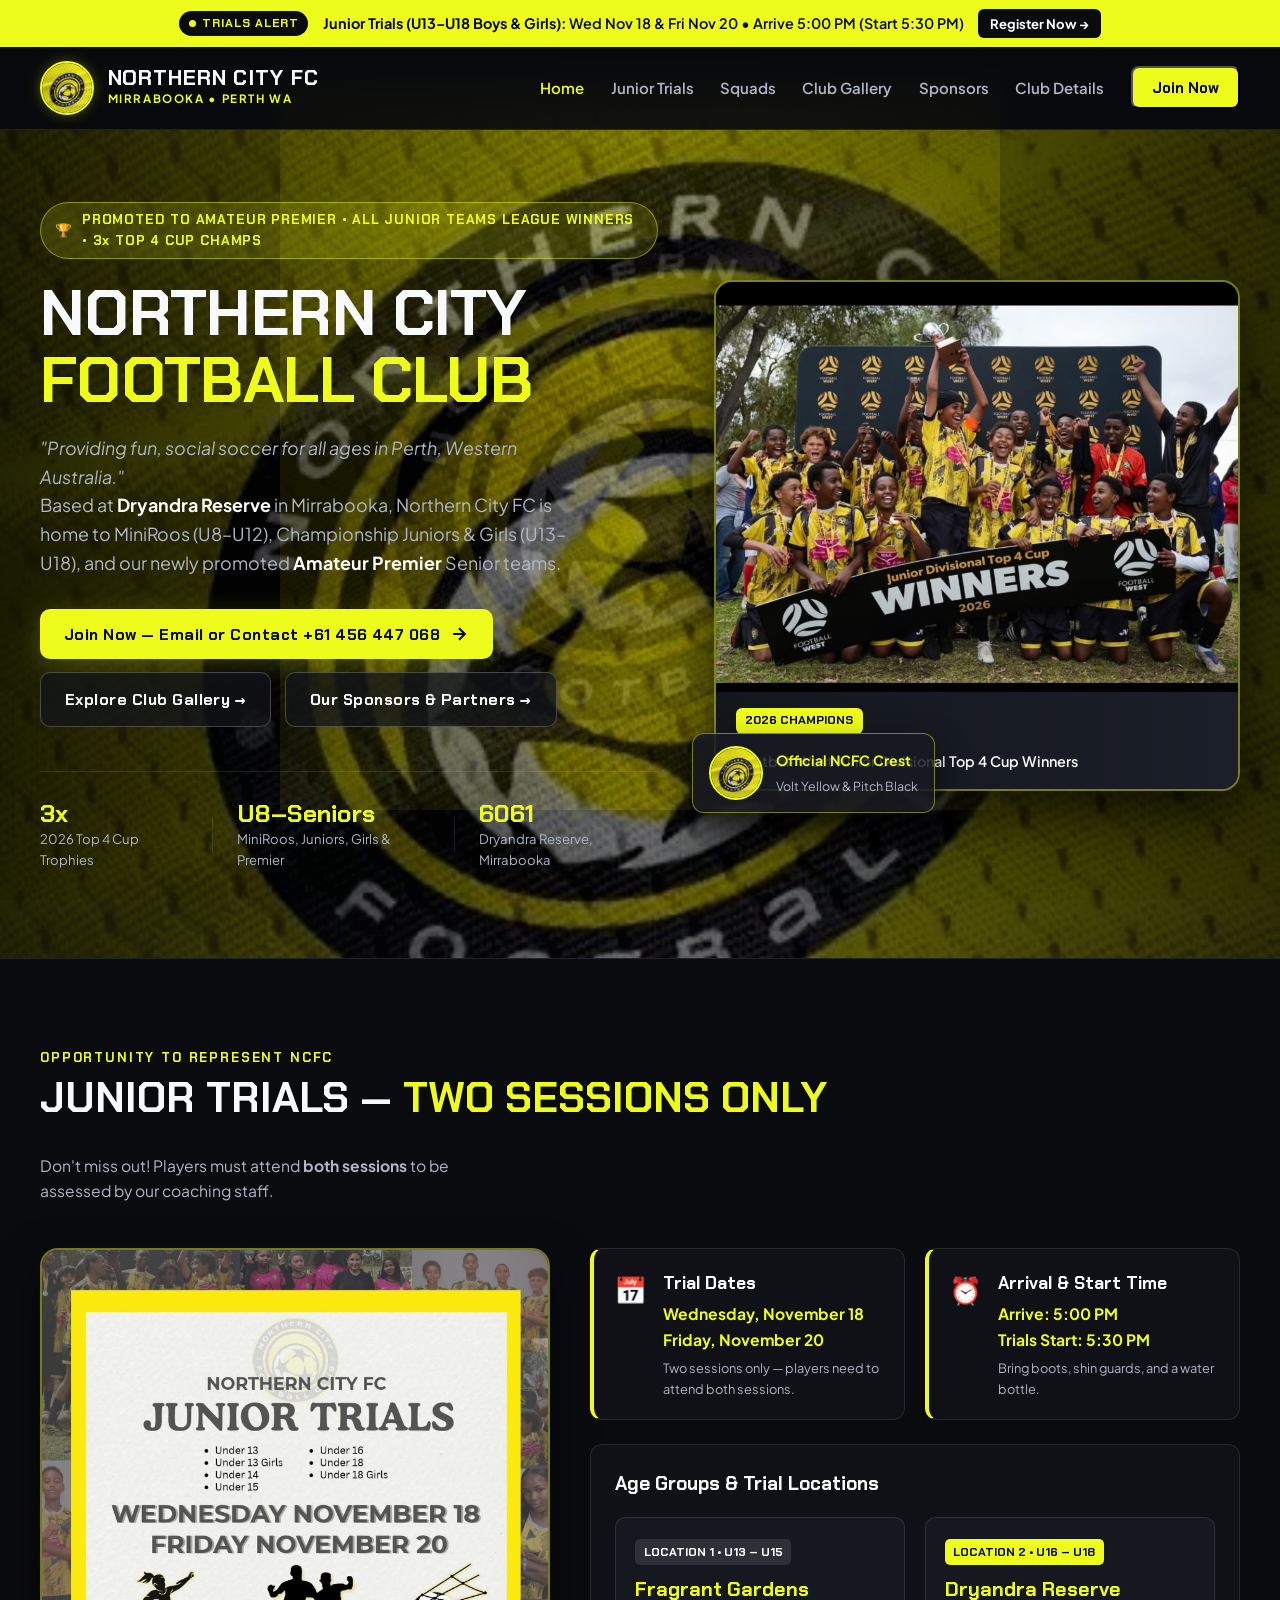
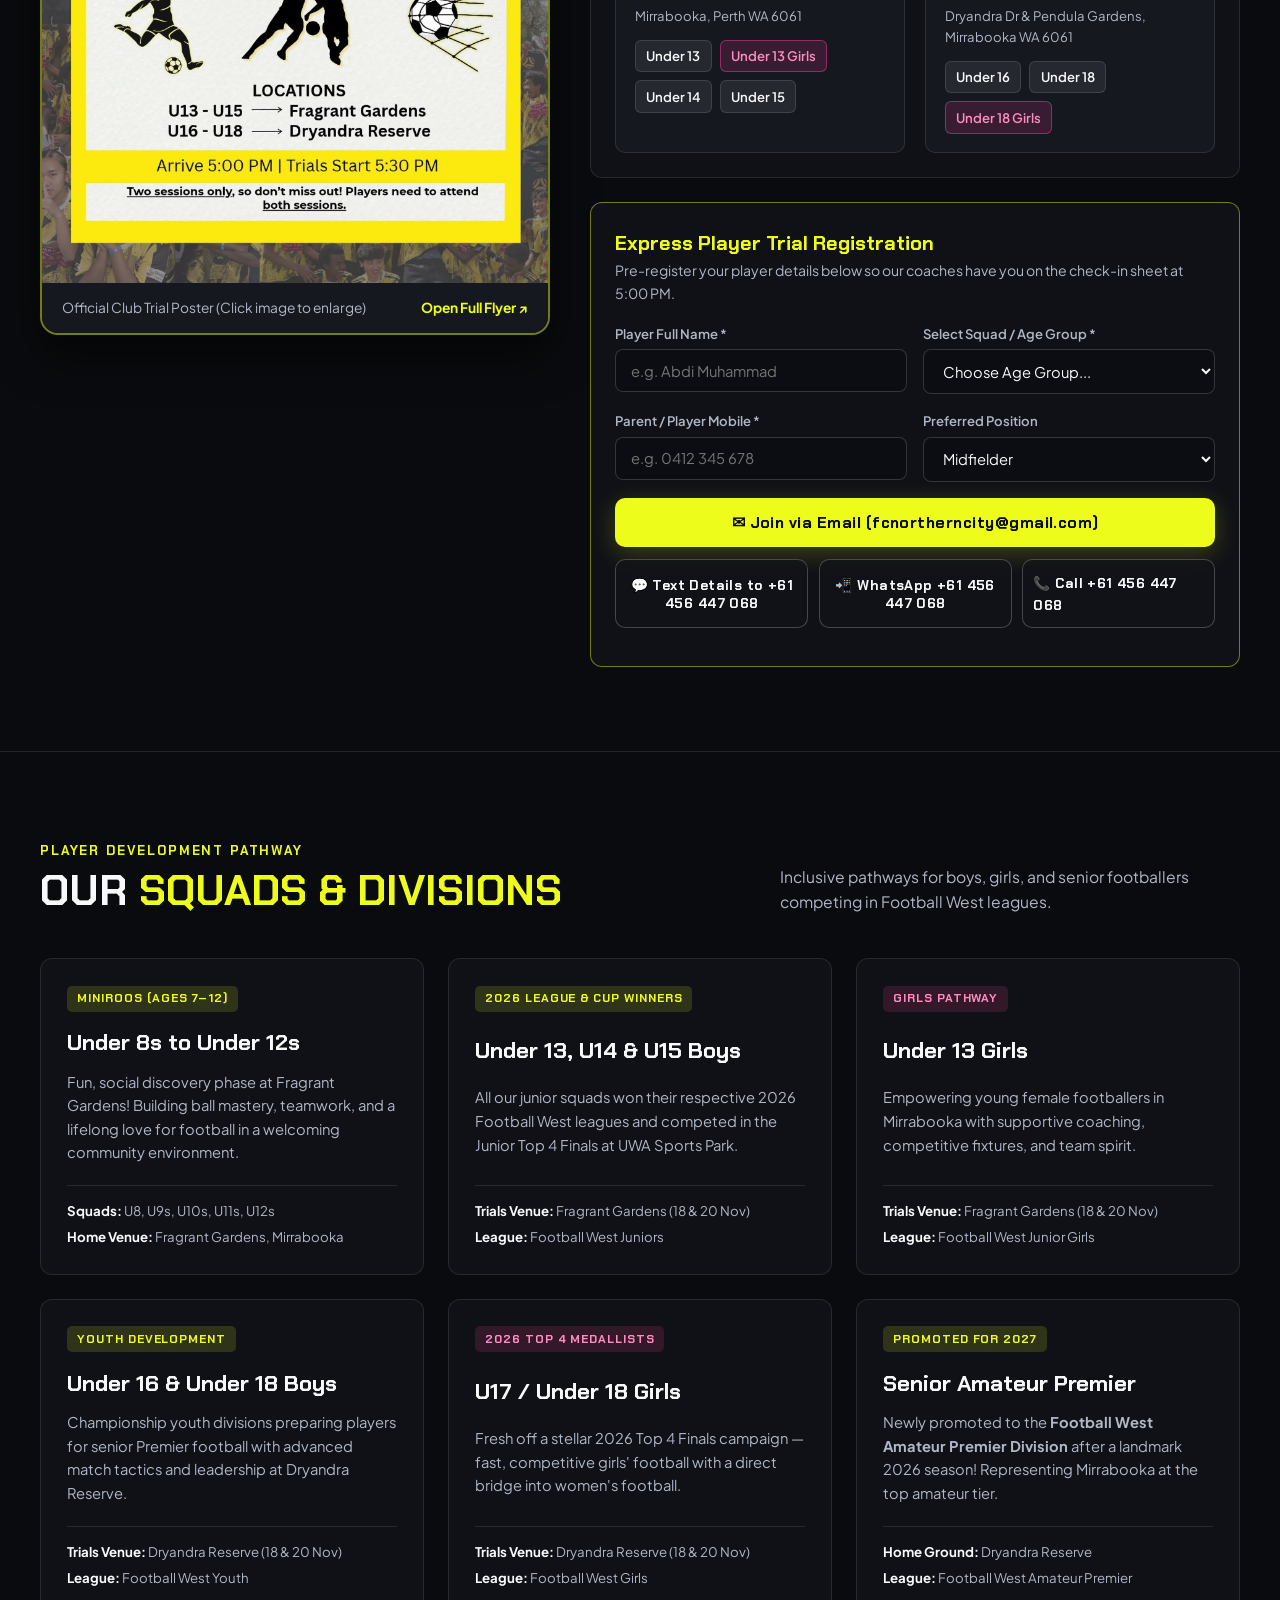
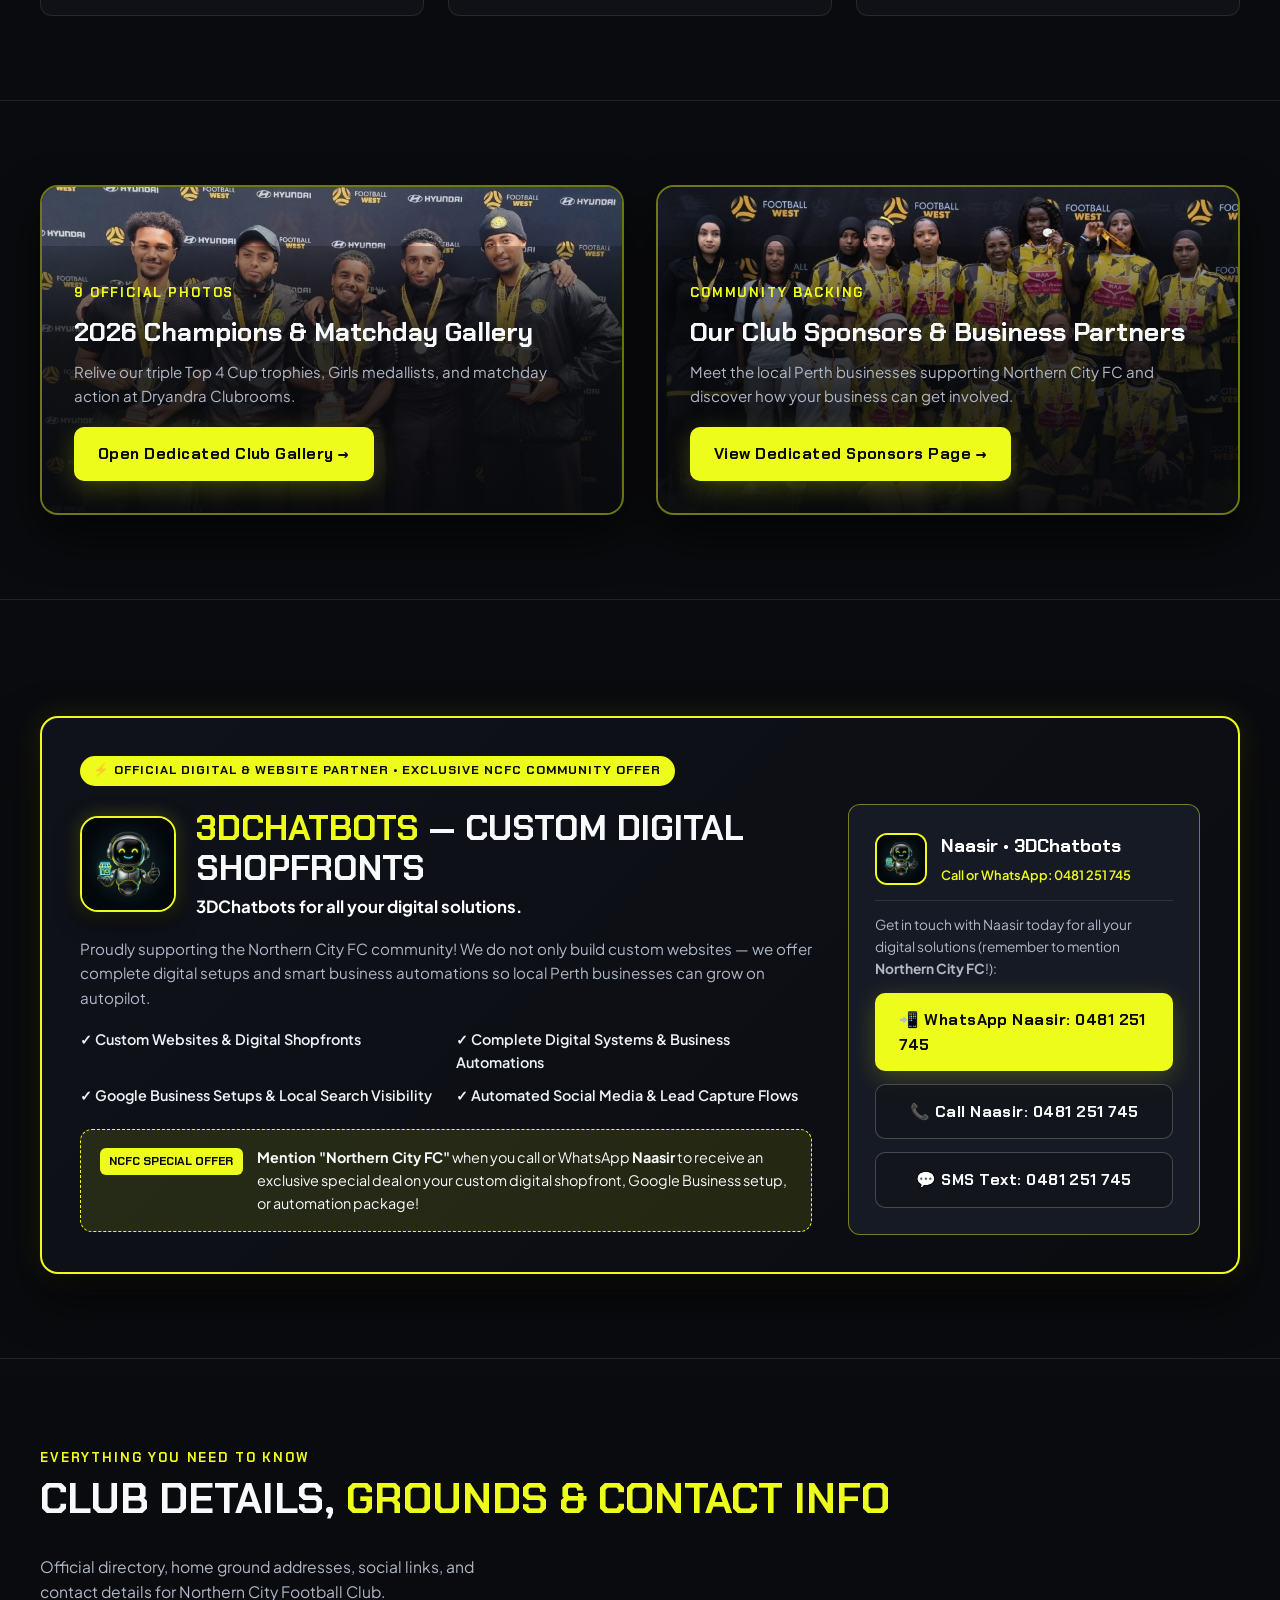
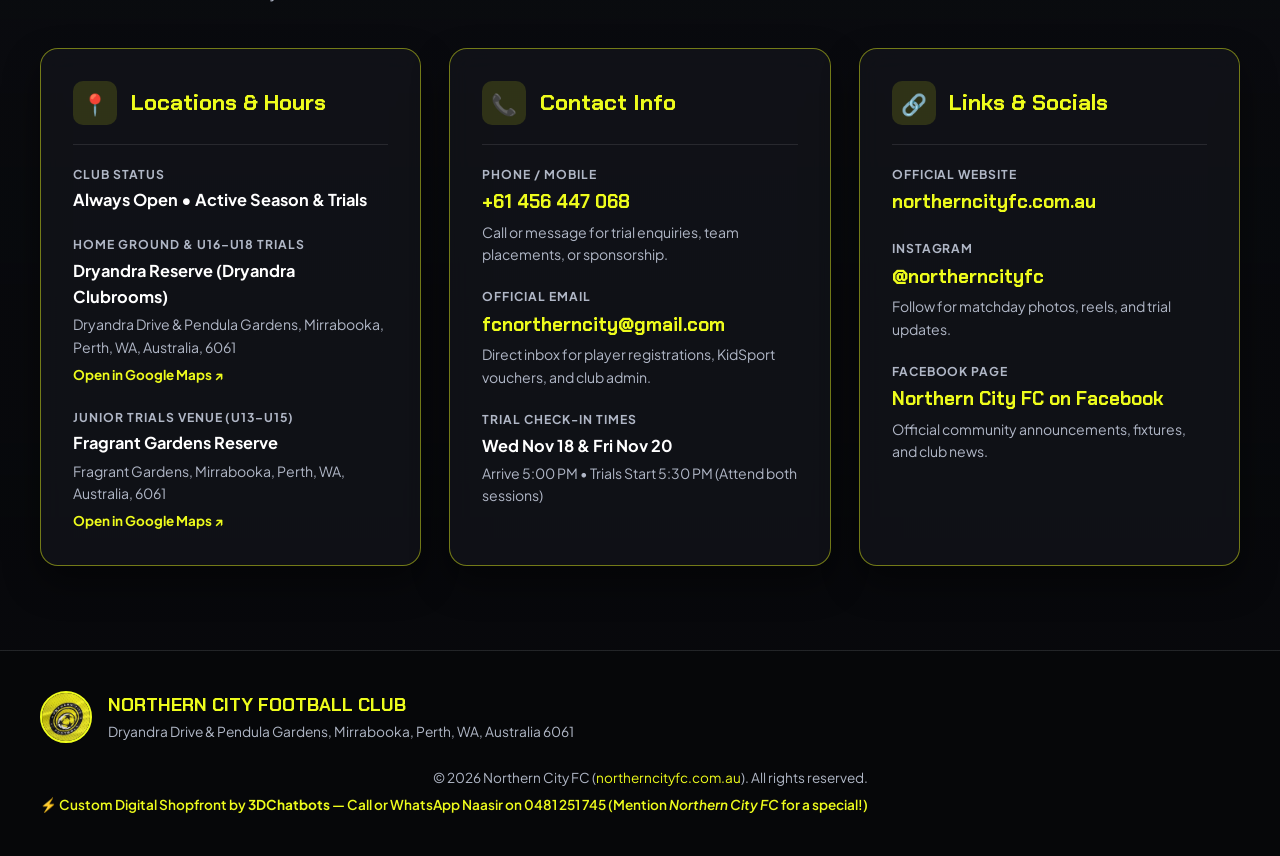
==== commit 88405847: "Add club favicons (svg/png/ico) and 3DChatbots 3D character mascot logo" ====
--- a/index.html
+++ b/index.html
@@ -5,6 +5,9 @@
   <meta name="viewport" content="width=device-width, initial-scale=1.0" />
   <title>Northern City Football Club | Mirrabooka, Perth WA</title>
   <meta name="description" content="Official home of Northern City Football Club (NCFC) in Mirrabooka, Perth WA. 2026 Football West Junior Divisional Top 4 Cup Winners. Register for trials, view our club gallery, and connect with the club." />
+  <link rel="icon" type="image/svg+xml" href="favicon.svg" />
+  <link rel="icon" type="image/png" href="favicon.png" />
+  <link rel="shortcut icon" href="favicon.ico" />
   <link rel="preconnect" href="https://fonts.googleapis.com">
   <link rel="preconnect" href="https://fonts.gstatic.com" crossorigin>
   <link href="https://fonts.googleapis.com/css2?family=Chakra+Petch:ital,wght@0,600;0,700;1,700&family=Plus+Jakarta+Sans:wght@400;500;600;700&display=swap" rel="stylesheet">
@@ -375,10 +378,15 @@
         <div class="partner-badge-top">&#9889; OFFICIAL DIGITAL &amp; WEBSITE PARTNER &bull; EXCLUSIVE NCFC COMMUNITY OFFER</div>
         <div class="partner-spotlight-grid">
           <div class="partner-info">
-            <h2 class="partner-brand-title">
-              <span class="text-volt">3DCHATBOTS</span> &mdash; CUSTOM DIGITAL SHOPFRONTS
-            </h2>
-            <p class="partner-tagline"><strong>3DChatbots for all your digital solutions.</strong></p>
+            <div class="partner-brand-hero-row">
+              <img src="assets/images/3dchatbots-logo.jpg" alt="3DChatbots 3D Character Mascot Logo" class="partner-mascot-logo" />
+              <div>
+                <h2 class="partner-brand-title">
+                  <span class="text-volt">3DCHATBOTS</span> &mdash; CUSTOM DIGITAL SHOPFRONTS
+                </h2>
+                <p class="partner-tagline"><strong>3DChatbots for all your digital solutions.</strong></p>
+              </div>
+            </div>
             <p class="partner-desc">
               Proudly supporting the Northern City FC community! We do not only build custom websites &mdash; we offer complete digital setups and smart business automations so local Perth businesses can grow on autopilot.
             </p>
@@ -396,7 +404,7 @@
 
           <div class="partner-cta-box">
             <div class="partner-contact-header">
-              <span class="partner-avatar">3D</span>
+              <img src="assets/images/3dchatbots-logo.jpg" alt="3DChatbots Logo" class="partner-avatar-img" />
               <div>
                 <strong>Naasir &bull; 3DChatbots</strong>
                 <span>Call or WhatsApp: 0481 251 745</span>
--- a/assets/css/styles.css
+++ b/assets/css/styles.css
@@ -1299,6 +1299,23 @@
   align-items: center;
 }
 
+.partner-brand-hero-row {
+  display: flex;
+  align-items: center;
+  gap: 1.25rem;
+  margin-bottom: 1rem;
+}
+
+.partner-mascot-logo {
+  width: 96px;
+  height: 96px;
+  border-radius: 18px;
+  object-fit: cover;
+  border: 2px solid var(--volt);
+  box-shadow: 0 10px 25px rgba(0, 0, 0, 0.6), 0 0 18px rgba(238, 252, 28, 0.25);
+  flex-shrink: 0;
+}
+
 .partner-brand-title {
   font-family: var(--font-display);
   font-size: clamp(1.65rem, 2.8vw, 2.2rem);
@@ -1310,7 +1327,7 @@
 .partner-tagline {
   font-size: 1.05rem;
   color: #ffffff;
-  margin-bottom: 0.75rem;
+  margin-bottom: 0;
 }
 
 .partner-desc {
@@ -1380,18 +1397,12 @@
   border-bottom: 1px solid var(--border-subtle);
 }
 
-.partner-avatar {
-  width: 48px;
-  height: 48px;
+.partner-avatar-img {
+  width: 52px;
+  height: 52px;
   border-radius: 12px;
-  background: var(--volt);
-  color: #090a0d;
-  font-family: var(--font-display);
-  font-size: 1.25rem;
-  font-weight: 700;
-  display: flex;
-  align-items: center;
-  justify-content: center;
+  object-fit: cover;
+  border: 2px solid var(--volt);
   flex-shrink: 0;
 }
 
@@ -1679,8 +1690,10 @@
     grid-template-columns: 1fr;
   }
 
-  .ncfc-special-banner {
+  .ncfc-special-banner,
+  .partner-brand-hero-row {
     flex-direction: column;
+    align-items: flex-start;
   }
 
   .footer-credit {
